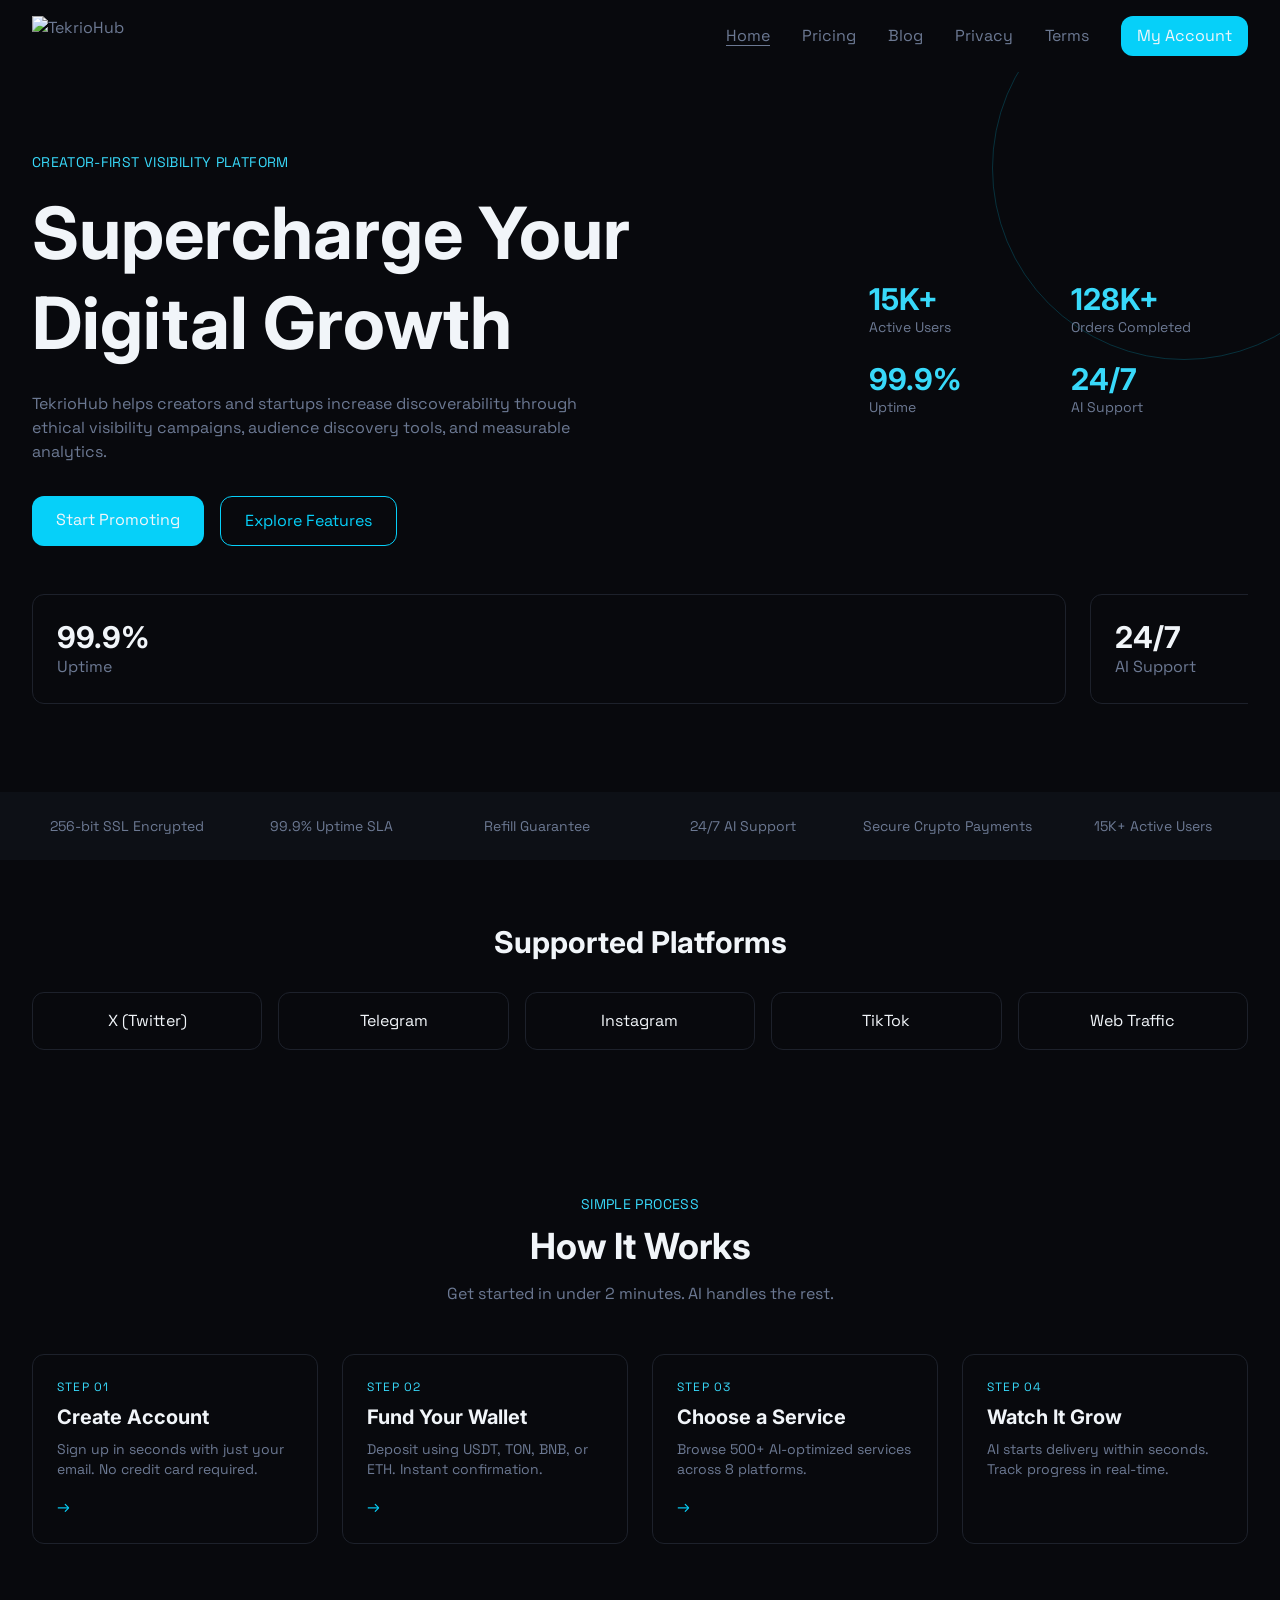
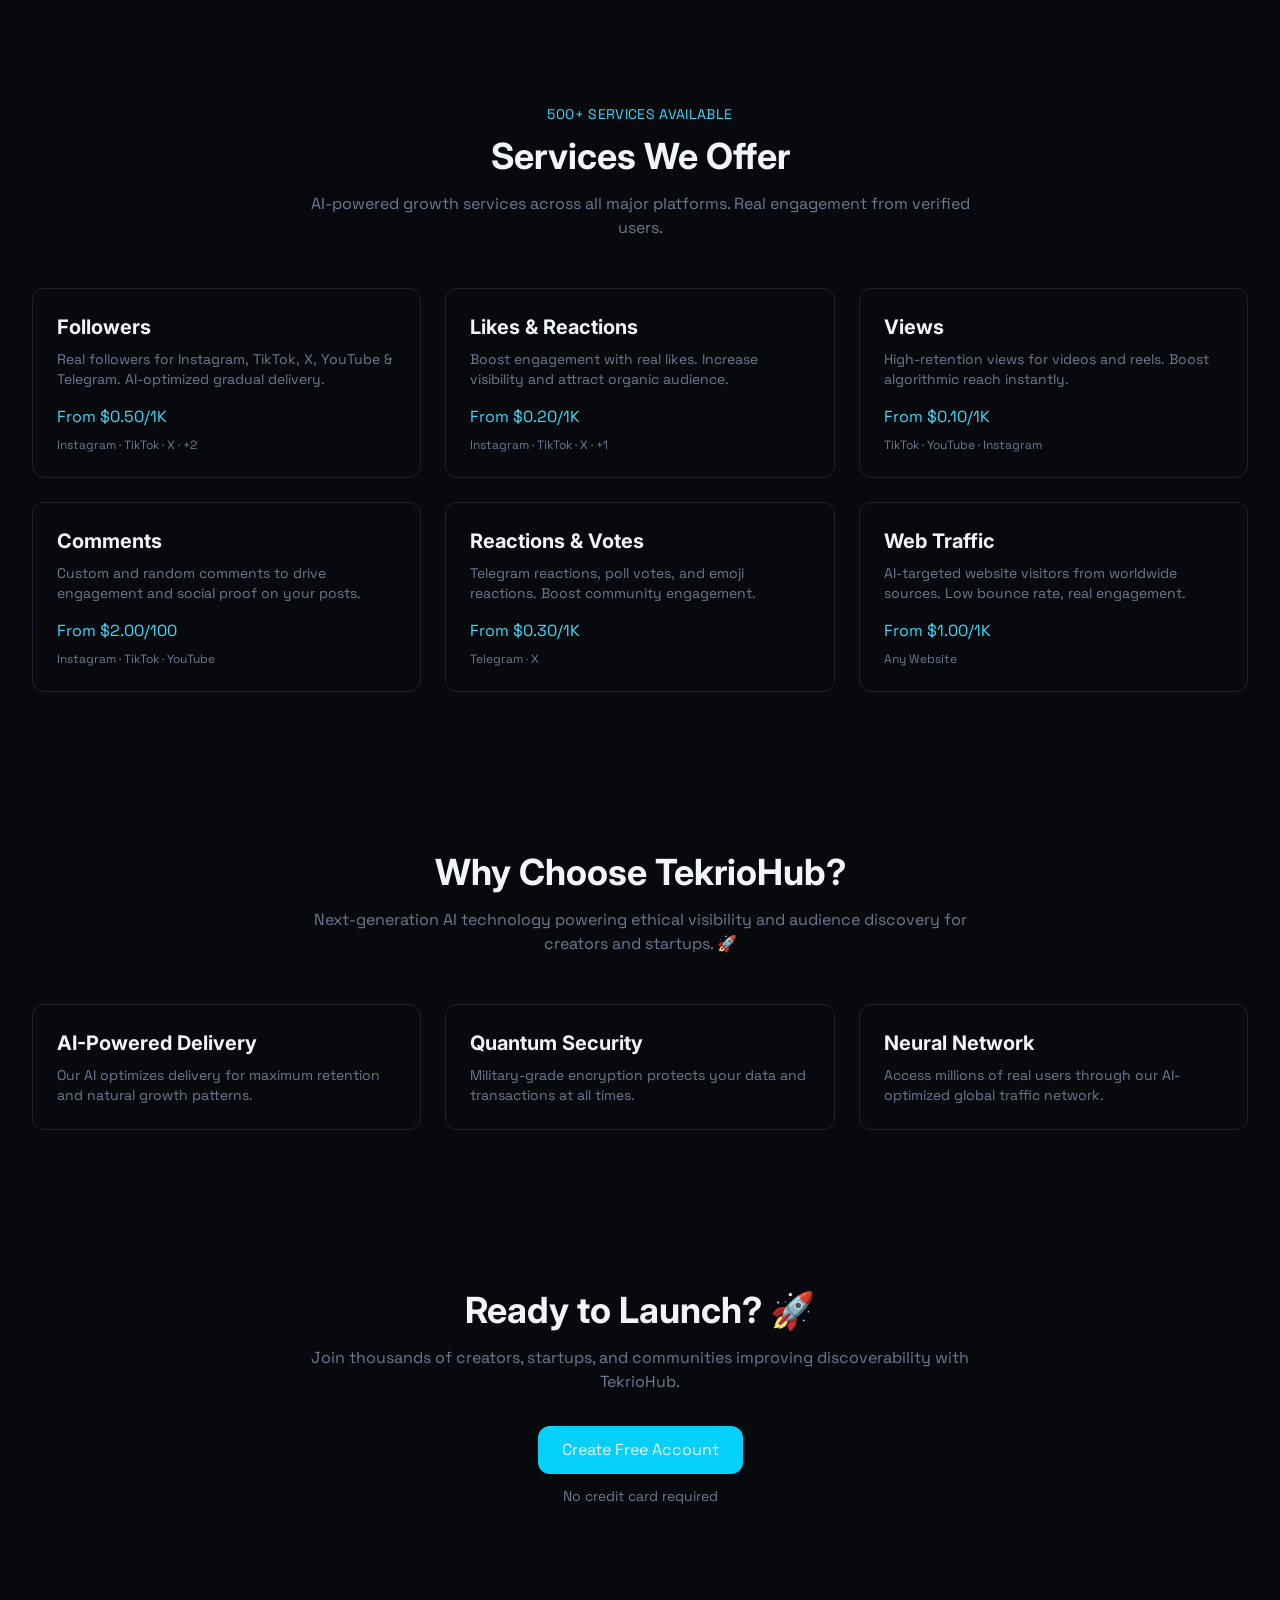
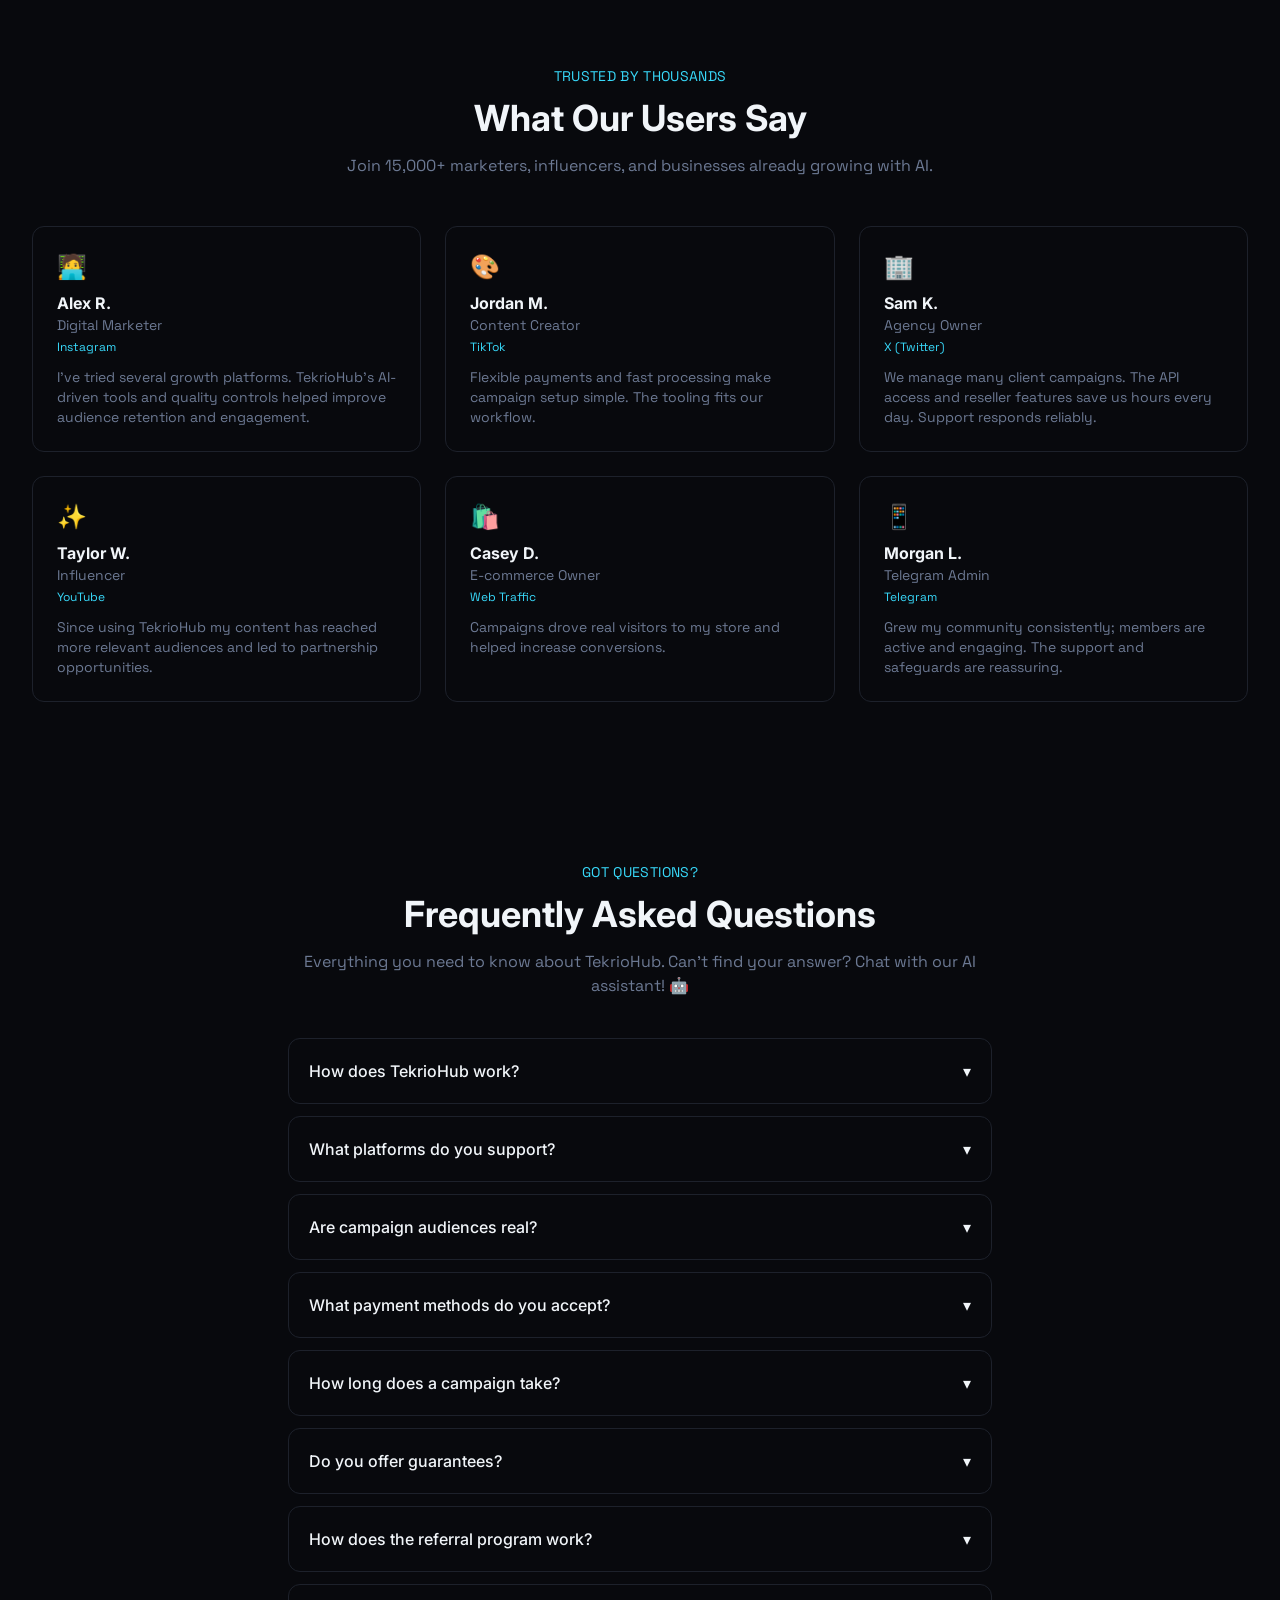
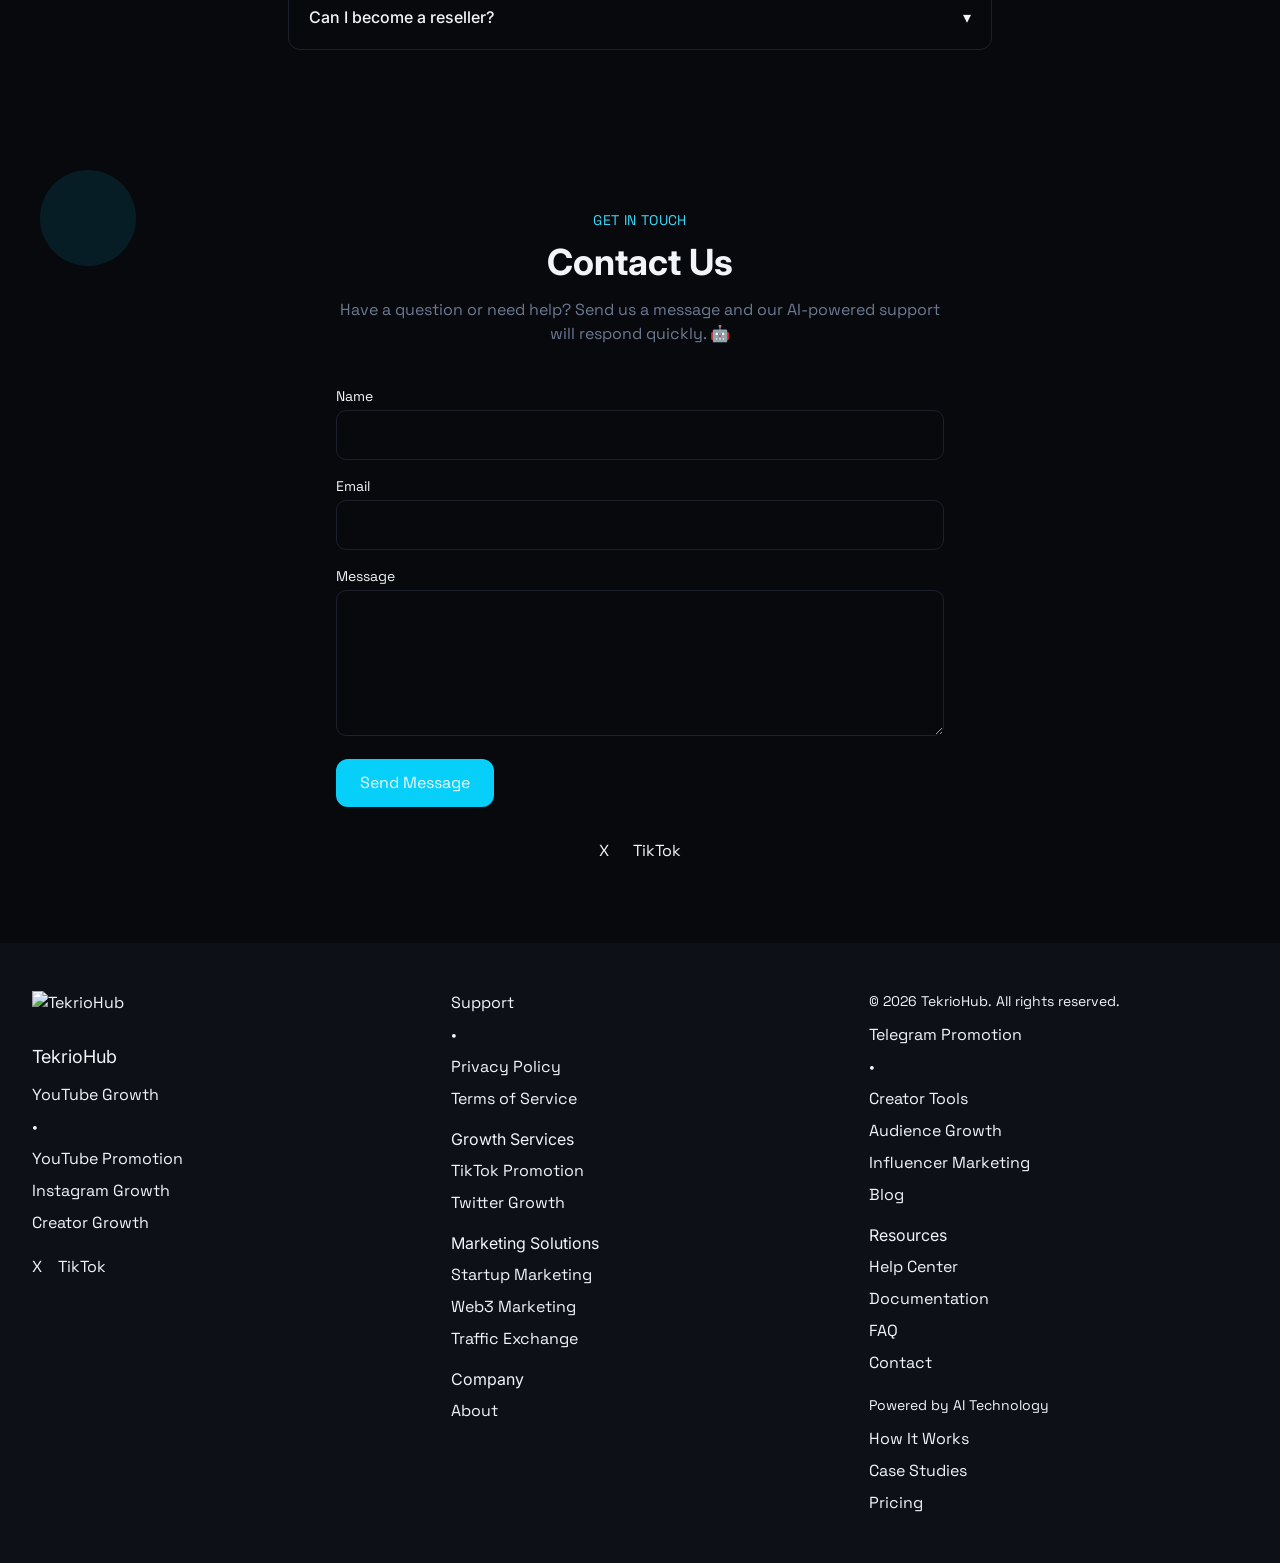
==== index.html @ 3140b38f "Update copy on / via Tibly" ====
<!DOCTYPE html><html lang="en"><head>
<meta charset="utf-8"/>
<meta name="viewport" content="width=device-width, initial-scale=1"/>
<title>TekrioHub | Digital Visibility Platform for Creators &amp; Startups</title>
<meta name="description" content="TekrioHub helps creators, startups, and communities increase visibility with ethical visibility campaigns, audience discovery tools, and actionable analytics."/>
<meta property="og:image" content="https://br-winter-boat-ajcnusyq.storage.c-3.us-east-2.aws.neon.tech/tibly-site-media/sites/421fded9-c532-4788-9be6-885346e5e071/cadd8f67a41bf68ce78d9ea12c8941b3.png"/>
<link rel="canonical" href="https://tekriohub-50c8.sites.tibly.ai/"/>
<meta property="og:type" content="website"/>
<meta property="og:url" content="https://tekriohub-50c8.sites.tibly.ai/"/>
<meta property="og:site_name" content="TekrioHub"/>
<meta property="og:title" content="TekrioHub | Digital Visibility Platform for Creators &amp; Startups"/>
<meta property="og:description" content="TekrioHub helps creators, startups, and communities increase visibility with ethical visibility campaigns, audience discovery tools, and actionable analytics."/>
<meta name="twitter:card" content="summary_large_image"/>
<script type="application/ld+json" data-tibly-business="">{"@context":"https://schema.org","@type":"LocalBusiness","name":"TekrioHub","url":"https://tekriohub-50c8.sites.tibly.ai/"}</script>
<link rel="icon" href="/favicon.svg" type="image/svg+xml"/>
<link rel="preconnect" href="https://fonts.googleapis.com"/>
<link rel="preconnect" href="https://fonts.gstatic.com" crossorigin=""/>
<link href="https://fonts.googleapis.com/css2?family=Inter:wght@300;400;600;700&amp;family=Space+Grotesk:wght@300;400;600;700&amp;display=swap" rel="stylesheet"/>
<style>details[open] > *:not(summary){animation:tibly-acc .35s ease}@keyframes tibly-acc{from{opacity:0;transform:translateY(-4px)}}</style>
<style>.tibly-ba{position:relative;overflow:hidden;--ba:50%;cursor:ew-resize;touch-action:pan-y;user-select:none;-webkit-user-select:none}.tibly-ba>img{display:block;width:100%;height:100%;object-fit:cover}.tibly-ba .tibly-ba-before{position:absolute;inset:0;clip-path:inset(0 calc(100% - var(--ba)) 0 0)}.tibly-ba .tibly-ba-before img{display:block;width:100%;height:100%;object-fit:cover}.tibly-ba::after{content:'';position:absolute;top:0;bottom:0;left:var(--ba);width:2px;margin-left:-1px;background:#fff;box-shadow:0 0 6px rgba(0,0,0,.55);pointer-events:none;z-index:1}.tibly-ba::before{content:'';position:absolute;top:50%;left:var(--ba);width:44px;height:44px;transform:translate(-50%,-50%);border-radius:9999px;background:rgba(0,0,0,.75) url("data:image/svg+xml,%3Csvg%20xmlns='http://www.w3.org/2000/svg'%20viewBox='0%200%2024%2024'%20fill='%23fff'%3E%3Cpath%20d='M9%206l-6%206%206%206zM15%206l6%206-6%206z'/%3E%3C/svg%3E") center/22px 22px no-repeat;border:2px solid #fff;box-shadow:0 2px 8px rgba(0,0,0,.4);pointer-events:none;z-index:1}.tibly-ba input[type=range]{position:absolute;inset:0;width:100%;height:100%;margin:0;opacity:0;pointer-events:none;-webkit-appearance:none;appearance:none;z-index:2}[data-lightbox]{cursor:zoom-in}.tibly-lb{position:fixed;inset:0;z-index:9999;background:rgba(0,0,0,.92);display:flex;align-items:center;justify-content:center;cursor:zoom-out;padding:24px}.tibly-lb img{max-width:100%;max-height:100%;object-fit:contain}</style>
<script>document.addEventListener('input',function(e){var t=e.target;if(!t||t.type!=='range')return;var c=t.closest&&t.closest('.tibly-ba');if(c)c.style.setProperty('--ba',t.value+'%')});document.addEventListener('pointerdown',function(e){var c=e.target.closest&&e.target.closest('.tibly-ba');if(!c||e.button>0)return;e.preventDefault();var inp=c.querySelector('input[type=range]');var set=function(x){var r=c.getBoundingClientRect();if(!r.width)return;var p=Math.max(0,Math.min(100,(x-r.left)*100/r.width));c.style.setProperty('--ba',p+'%');if(inp)inp.value=Math.round(p)};set(e.clientX);var mv=function(ev){set(ev.clientX)};var up=function(){document.removeEventListener('pointermove',mv);document.removeEventListener('pointerup',up);document.removeEventListener('pointercancel',up)};document.addEventListener('pointermove',mv);document.addEventListener('pointerup',up);document.addEventListener('pointercancel',up)});document.addEventListener('click',function(e){var im=e.target.closest&&e.target.closest('[data-lightbox]');if(!im||!(im.currentSrc||im.src))return;e.preventDefault();var o=document.createElement('div');o.className='tibly-lb';var big=document.createElement('img');big.src=im.currentSrc||im.src;big.alt=im.alt||'';o.appendChild(big);o.addEventListener('click',function(){o.remove()});document.addEventListener('keydown',function esc(ev){if(ev.key==='Escape'){o.remove();document.removeEventListener('keydown',esc)}});document.body.appendChild(o)});document.addEventListener('click',function(e){var x=e.target.closest&&e.target.closest('[data-announce-close]');if(!x)return;var b=x.closest('[data-announce]');if(b){b.style.display='none';try{sessionStorage.setItem('tibly-announce','1')}catch(_){}}});addEventListener('DOMContentLoaded',function(){try{if(sessionStorage.getItem('tibly-announce')==='1'){var b=document.querySelector('[data-announce]');if(b)b.style.display='none'}}catch(_){}if('IntersectionObserver' in window&&!matchMedia('(prefers-reduced-motion:reduce)').matches){var els=document.querySelectorAll('[data-count]');if(els.length){var io=new IntersectionObserver(function(es){es.forEach(function(en){if(!en.isIntersecting)return;io.unobserve(en.target);var el=en.target,s=el.textContent||'',m=s.match(/[\d,]*\d(?:\.\d+)?/);if(!m)return;var raw=m[0],num=parseFloat(raw.replace(/,/g,''));if(!isFinite(num))return;var pre=s.slice(0,m.index),post=s.slice(m.index+raw.length),grp=raw.indexOf(',')>=0,dec=(raw.split('.')[1]||'').length,t0=performance.now();requestAnimationFrame(function tick(now){var p=Math.min((now-t0)/1400,1);p=1-Math.pow(1-p,3);var v=(num*p).toFixed(dec);if(grp)v=Number(v).toLocaleString('en-US',{minimumFractionDigits:dec});el.textContent=pre+v+post;if(p<1)requestAnimationFrame(tick)})})},{rootMargin:'0px 0px -10% 0px'});els.forEach(function(el){io.observe(el)})}}var badge=document.querySelector('[data-tibly-open]');if(badge){var src=document.querySelector('[data-tibly-field="hours"]');var txt=(src&&src.textContent||'').toLowerCase();var days=['sun','mon','tue','wed','thu','fri','sat'];var toMin=function(h,mm,ap){h=+h;mm=+(mm||0);if(ap==='pm'&&h!==12)h+=12;if(ap==='am'&&h===12)h=0;return h*60+mm};var spans=[];var re=/(sun|mon|tue|wed|thu|fri|sat|daily|every ?day)[a-z]*\s*(?:[-\u2013\u2014]\s*(sun|mon|tue|wed|thu|fri|sat)[a-z]*)?\s*:?\s*(\d{1,2})(?::(\d{2}))?\s*(am|pm)?\s*[-\u2013\u2014]\s*(\d{1,2})(?::(\d{2}))?\s*(am|pm)?/g,mm;while((mm=re.exec(txt))){var d1=mm[1].slice(0,3),d2=mm[2],ap1=mm[5]||(mm[8]==='pm'&&+mm[3]<=+mm[6]?'am':mm[8]),o=toMin(mm[3],mm[4],ap1),c=toMin(mm[6],mm[7],mm[8]);var from=d1==='dai'||d1==='eve'?0:days.indexOf(d1),to=d2?days.indexOf(d2.slice(0,3)):(d1==='dai'||d1==='eve'?6:from);if(from<0)continue;for(var d=from;;d=(d+1)%7){spans.push([d,o,c]);if(d===to)break}}if(spans.length){var now=new Date(),cur=now.getDay(),min=now.getHours()*60+now.getMinutes();var open=spans.some(function(s){return s[0]===cur&&min>=s[1]&&min<s[2]});badge.textContent=open?(badge.getAttribute('data-open-text')||'Open now'):(badge.getAttribute('data-closed-text')||'Closed now');badge.setAttribute('data-state',open?'open':'closed');badge.hidden=false}}});</script>
<style>header a[aria-current="page"]:not(:has(img,svg)){text-decoration:underline;text-underline-offset:4px;text-decoration-thickness:1px}</style>
<style>#nav-open~[class*="peer-checked:"][class*="fixed"]{min-height:100vh;min-height:100dvh}@media (prefers-reduced-motion:no-preference){label[for="nav-open"] span{transition:transform .3s ease,opacity .2s ease}header:has(#nav-open:checked) label[for="nav-open"]:not([aria-label="Close" i]) span:not(:has(span)):nth-of-type(1){transform:translateY(8px) rotate(45deg)}header:has(#nav-open:checked) label[for="nav-open"]:not([aria-label="Close" i]) span:not(:has(span)):nth-of-type(2){opacity:0}header:has(#nav-open:checked) label[for="nav-open"]:not([aria-label="Close" i]) span:not(:has(span)):nth-of-type(3){transform:translateY(-8px) rotate(-45deg)}#nav-open:checked~[class*="peer-checked:"]{animation:tibly-nav-in .25s ease}#nav-open:checked~[class*="peer-checked:"] label[for="nav-open"]{display:inline-block;animation:tibly-x-in .35s ease}@keyframes tibly-nav-in{from{opacity:0;transform:translateY(10px)}}@keyframes tibly-x-in{from{opacity:0;transform:rotate(-90deg) scale(.6)}}}</style>
<link rel="stylesheet" href="/styles.css?v=0b97b1a1"/>
</head>
<body>
<!-- block:header -->
<header class="bg-[#08090d] text-[#6c7993] font-body">
  <div class="mx-auto max-w-7xl px-4 sm:px-6 lg:px-8">
    <input type="checkbox" id="nav-open" class="peer sr-only"/>
    <div class="flex items-center justify-between py-4">
      <a aria-current="page" class="shrink-0" href="/">
        <img src="https://br-winter-boat-ajcnusyq.storage.c-3.us-east-2.aws.neon.tech/tibly-site-media/sites/421fded9-c532-4788-9be6-885346e5e071/7f662dbefc5cf13996095ab83c02dd96.png" alt="TekrioHub" class="h-[40px] w-auto"/>
      </a>
      <nav class="hidden md:flex items-center gap-8 font-normal">
        <a aria-current="page" class="hover:text-[#06d0f9] transition duration-200" href="/">Home</a>
        <a class="hover:text-[#06d0f9] transition duration-200" href="/pricing">Pricing</a>
        <a class="hover:text-[#06d0f9] transition duration-200" href="/blog">Blog</a>
        <a class="hover:text-[#06d0f9] transition duration-200" href="/privacy">Privacy</a>
        <a class="hover:text-[#06d0f9] transition duration-200" href="/terms">Terms</a>
        <a class="bg-[#06d0f9] text-[#f1f5f9] rounded-[12px] px-4 py-2 font-normal hover:-translate-y-0.5 hover:shadow-lg transition duration-200" href="/account">My Account</a>
      </nav>
      <label for="nav-open" class="md:hidden cursor-pointer" aria-label="Menu">
        <span class="block h-0.5 w-6 bg-current mb-1.5"></span>
        <span class="block h-0.5 w-6 bg-current mb-1.5"></span>
        <span class="block h-0.5 w-6 bg-current"></span>
      </label>
    </div>
    <div class="hidden peer-checked:flex md:hidden fixed inset-0 z-50 flex-col bg-[#08090d] text-[#6c7993]">
      <div class="flex items-center justify-between px-4 py-4">
        <a aria-current="page" class="shrink-0" href="/">
          <img src="https://br-winter-boat-ajcnusyq.storage.c-3.us-east-2.aws.neon.tech/tibly-site-media/sites/421fded9-c532-4788-9be6-885346e5e071/7f662dbefc5cf13996095ab83c02dd96.png" alt="TekrioHub" class="h-[40px] w-auto"/>
        </a>
        <label for="nav-open" aria-label="Close" class="cursor-pointer">
          <svg xmlns="http://www.w3.org/2000/svg" fill="none" viewBox="0 0 24 24" stroke="currentColor" stroke-width="2" class="h-7 w-7"><path stroke-linecap="round" stroke-linejoin="round" d="M6 18L18 6M6 6l12 12"></path></svg>
        </label>
      </div>
      <nav class="flex-1 flex flex-col gap-6 px-6 pt-8 font-normal text-3xl">
        <a aria-current="page" class="hover:text-[#06d0f9] transition duration-200" href="/">Home</a>
        <a class="hover:text-[#06d0f9] transition duration-200" href="/pricing">Pricing</a>
        <a class="hover:text-[#06d0f9] transition duration-200" href="/blog">Blog</a>
        <a class="hover:text-[#06d0f9] transition duration-200" href="/privacy">Privacy</a>
        <a class="hover:text-[#06d0f9] transition duration-200" href="/terms">Terms</a>
      </nav>
      <div class="px-6 pb-10">
        <a class="block text-center bg-[#06d0f9] text-[#f1f5f9] rounded-[12px] px-5 py-3 text-lg hover:-translate-y-0.5 hover:shadow-lg transition duration-200" href="/account">My Account</a>
      </div>
    </div>
  </div>
</header>
<!-- /block:header -->
<!-- block:hero -->
<section class="bg-surface text-[#f1f5f9] font-body relative overflow-hidden" data-block="hero">
  <div class="absolute -top-24 -right-24 h-96 w-96 rounded-full border border-brand-500/20 animate-spin-slow" aria-hidden="true"></div>
  <div class="relative z-10 mx-auto max-w-7xl px-4 sm:px-6 lg:px-8 py-20">
    <div class="grid lg:grid-cols-3 gap-10 items-center">
      <div class="lg:col-span-2">
        <p class="text-brand-400 tracking-wide uppercase text-sm">Creator-first Visibility Platform</p>
        <h1 class="font-display text-5xl md:text-[72px] leading-tight font-bold mt-4">Supercharge Your<br/>Digital Growth</h1>
        <p class="mt-6 text-ink max-w-xl">TekrioHub helps creators and startups increase discoverability through ethical visibility campaigns, audience discovery tools, and measurable analytics.</p>
        <div class="mt-8 flex flex-wrap gap-4">
          <a class="bg-[#06d0f9] text-[#f1f5f9] rounded-[12px] px-6 py-3 hover:-translate-y-0.5 hover:shadow-lg transition duration-200" href="/account">Start Promoting</a>
          <a class="border border-[#06d0f9] text-[#06d0f9] bg-transparent rounded-[12px] px-6 py-3 hover:-translate-y-0.5 hover:shadow-lg transition duration-200" href="/pricing">Explore Features</a>
        </div>
      </div>
      <div class="grid grid-cols-4 lg:grid-cols-2 gap-6">
        <div><p class="font-display text-3xl font-bold text-brand-400">15K+</p><p class="text-ink text-sm">Active Users</p></div>
        <div><p class="font-display text-3xl font-bold text-brand-400">128K+</p><p class="text-ink text-sm">Orders Completed</p></div>
        <div><p class="font-display text-3xl font-bold text-brand-400">99.9%</p><p class="text-ink text-sm">Uptime</p></div>
        <div><p class="font-display text-3xl font-bold text-brand-400">24/7</p><p class="text-ink text-sm">AI Support</p></div>
      </div>
    </div>
    <div class="mt-12 flex overflow-x-auto snap-x snap-mandatory gap-6 pb-2">
      <div class="shrink-0 snap-start basis-[85%] rounded-[12px] border border-[#1d212b] p-6"><p class="font-display text-3xl font-bold">99.9%</p><p class="text-ink">Uptime</p></div>
      <div class="shrink-0 snap-start basis-[85%] rounded-[12px] border border-[#1d212b] p-6"><p class="font-display text-3xl font-bold">24/7</p><p class="text-ink">AI Support</p></div>
    </div>
  </div>
</section>
<!-- /block:hero -->
<!-- block:trust -->
<section class="bg-[#0d1016] text-ink font-body" data-block="trust">
  <div class="mx-auto max-w-7xl px-4 sm:px-6 lg:px-8 py-6 grid grid-cols-2 md:grid-cols-6 gap-4 text-sm font-normal text-center">
    <p>256-bit SSL Encrypted</p>
    <p>99.9% Uptime SLA</p>
    <p>Refill Guarantee</p>
    <p>24/7 AI Support</p>
    <p>Secure Crypto Payments</p>
    <p>15K+ Active Users</p>
  </div>
</section>
<!-- /block:trust -->
<!-- block:platforms -->
<section class="bg-surface text-[#f1f5f9] font-body" data-block="platforms">
  <div class="mx-auto max-w-7xl px-4 sm:px-6 lg:px-8 py-16 text-center">
    <h2 class="font-display text-3xl font-bold">Supported Platforms</h2>
    <div class="mt-8 grid grid-cols-2 md:grid-cols-5 gap-4">
      <div class="rounded-[12px] border border-[#1d212b] py-4">X (Twitter)</div>
      <div class="rounded-[12px] border border-[#1d212b] py-4">Telegram</div>
      <div class="rounded-[12px] border border-[#1d212b] py-4">Instagram</div>
      <div class="rounded-[12px] border border-[#1d212b] py-4">TikTok</div>
      <div class="rounded-[12px] border border-[#1d212b] py-4">Web Traffic</div>
    </div>
  </div>
</section>
<!-- /block:platforms -->
<!-- block:how-it-works -->
<section class="bg-surface text-[#f1f5f9] font-body" data-block="how-it-works">
  <div class="mx-auto max-w-7xl px-4 sm:px-6 lg:px-8 py-20 text-center">
    <p class="text-brand-400 text-sm uppercase tracking-wide">Simple Process</p>
    <h2 class="font-display text-4xl font-bold mt-3">How It Works</h2>
    <p class="mt-4 text-ink">Get started in under 2 minutes. AI handles the rest.</p>
    <div class="mt-12 grid md:grid-cols-4 gap-6 text-left">
      <div class="rounded-[12px] border border-[#1d212b] p-6">
        <p class="text-brand-400 text-xs tracking-widest">STEP 01</p>
        <h3 class="font-display text-xl font-bold mt-2">Create Account</h3>
        <p class="text-ink mt-2 text-sm">Sign up in seconds with just your email. No credit card required.</p>
        <p class="text-brand-500 mt-4" aria-hidden="true">→</p>
      </div>
      <div class="rounded-[12px] border border-[#1d212b] p-6">
        <p class="text-brand-400 text-xs tracking-widest">STEP 02</p>
        <h3 class="font-display text-xl font-bold mt-2">Fund Your Wallet</h3>
        <p class="text-ink mt-2 text-sm">Deposit using USDT, TON, BNB, or ETH. Instant confirmation.</p>
        <p class="text-brand-500 mt-4" aria-hidden="true">→</p>
      </div>
      <div class="rounded-[12px] border border-[#1d212b] p-6">
        <p class="text-brand-400 text-xs tracking-widest">STEP 03</p>
        <h3 class="font-display text-xl font-bold mt-2">Choose a Service</h3>
        <p class="text-ink mt-2 text-sm">Browse 500+ AI-optimized services across 8 platforms.</p>
        <p class="text-brand-500 mt-4" aria-hidden="true">→</p>
      </div>
      <div class="rounded-[12px] border border-[#1d212b] p-6">
        <p class="text-brand-400 text-xs tracking-widest">STEP 04</p>
        <h3 class="font-display text-xl font-bold mt-2">Watch It Grow</h3>
        <p class="text-ink mt-2 text-sm">AI starts delivery within seconds. Track progress in real-time.</p>
      </div>
    </div>
  </div>
</section>
<!-- /block:how-it-works -->
<!-- block:services -->
<section class="bg-surface text-[#f1f5f9] font-body" data-block="services">
  <div class="mx-auto max-w-7xl px-4 sm:px-6 lg:px-8 py-20 text-center">
    <p class="text-brand-400 text-sm uppercase tracking-wide">500+ Services Available</p>
    <h2 class="font-display text-4xl font-bold mt-3">Services We Offer</h2>
    <p class="mt-4 text-ink max-w-2xl mx-auto">AI-powered growth services across all major platforms. Real engagement from verified users.</p>
    <div class="mt-12 grid md:grid-cols-3 gap-6 text-left">
      <div class="rounded-[12px] border border-[#1d212b] p-6">
        <h3 class="font-display text-xl font-bold">Followers</h3>
        <p class="text-ink mt-2 text-sm">Real followers for Instagram, TikTok, X, YouTube &amp; Telegram. AI-optimized gradual delivery.</p>
        <p class="text-brand-400 mt-4">From $0.50/1K</p>
        <p class="text-ink text-xs mt-2">Instagram · TikTok · X · +2</p>
      </div>
      <div class="rounded-[12px] border border-[#1d212b] p-6">
        <h3 class="font-display text-xl font-bold">Likes &amp; Reactions</h3>
        <p class="text-ink mt-2 text-sm">Boost engagement with real likes. Increase visibility and attract organic audience.</p>
        <p class="text-brand-400 mt-4">From $0.20/1K</p>
        <p class="text-ink text-xs mt-2">Instagram · TikTok · X · +1</p>
      </div>
      <div class="rounded-[12px] border border-[#1d212b] p-6">
        <h3 class="font-display text-xl font-bold">Views</h3>
        <p class="text-ink mt-2 text-sm">High-retention views for videos and reels. Boost algorithmic reach instantly.</p>
        <p class="text-brand-400 mt-4">From $0.10/1K</p>
        <p class="text-ink text-xs mt-2">TikTok · YouTube · Instagram</p>
      </div>
      <div class="rounded-[12px] border border-[#1d212b] p-6">
        <h3 class="font-display text-xl font-bold">Comments</h3>
        <p class="text-ink mt-2 text-sm">Custom and random comments to drive engagement and social proof on your posts.</p>
        <p class="text-brand-400 mt-4">From $2.00/100</p>
        <p class="text-ink text-xs mt-2">Instagram · TikTok · YouTube</p>
      </div>
      <div class="rounded-[12px] border border-[#1d212b] p-6">
        <h3 class="font-display text-xl font-bold">Reactions &amp; Votes</h3>
        <p class="text-ink mt-2 text-sm">Telegram reactions, poll votes, and emoji reactions. Boost community engagement.</p>
        <p class="text-brand-400 mt-4">From $0.30/1K</p>
        <p class="text-ink text-xs mt-2">Telegram · X</p>
      </div>
      <div class="rounded-[12px] border border-[#1d212b] p-6">
        <h3 class="font-display text-xl font-bold">Web Traffic</h3>
        <p class="text-ink mt-2 text-sm">AI-targeted website visitors from worldwide sources. Low bounce rate, real engagement.</p>
        <p class="text-brand-400 mt-4">From $1.00/1K</p>
        <p class="text-ink text-xs mt-2">Any Website</p>
      </div>
    </div>
  </div>
</section>
<!-- /block:services -->
<!-- block:why -->
<section class="bg-surface text-[#f1f5f9] font-body" data-block="why">
  <div class="mx-auto max-w-7xl px-4 sm:px-6 lg:px-8 py-20 text-center">
    <h2 class="font-display text-4xl font-bold">Why Choose <span data-tibly-field="business-name">TekrioHub</span>?</h2>
    <p class="mt-4 text-ink max-w-2xl mx-auto">Next-generation AI technology powering ethical visibility and audience discovery for creators and startups. 🚀</p>
    <div class="mt-12 grid md:grid-cols-3 gap-6 text-left">
      <div class="rounded-[12px] border border-[#1d212b] p-6">
        <h3 class="font-display text-xl font-bold">AI-Powered Delivery</h3>
        <p class="text-ink mt-2 text-sm">Our AI optimizes delivery for maximum retention and natural growth patterns.</p>
      </div>
      <div class="rounded-[12px] border border-[#1d212b] p-6">
        <h3 class="font-display text-xl font-bold">Quantum Security</h3>
        <p class="text-ink mt-2 text-sm">Military-grade encryption protects your data and transactions at all times.</p>
      </div>
      <div class="rounded-[12px] border border-[#1d212b] p-6">
        <h3 class="font-display text-xl font-bold">Neural Network</h3>
        <p class="text-ink mt-2 text-sm">Access millions of real users through our AI-optimized global traffic network.</p>
      </div>
    </div>
  </div>
</section>
<!-- /block:why -->
<!-- block:launch -->
<section class="bg-surface text-[#f1f5f9] font-body" data-block="launch">
  <div class="mx-auto max-w-3xl px-4 sm:px-6 lg:px-8 py-20 text-center">
    <h2 class="font-display text-4xl font-bold">Ready to Launch? 🚀</h2>
    <p class="mt-4 text-ink">Join thousands of creators, startups, and communities improving discoverability with TekrioHub.</p>
    <a class="inline-block mt-8 bg-[#06d0f9] text-[#f1f5f9] rounded-[12px] px-6 py-3 hover:-translate-y-0.5 hover:shadow-lg transition duration-200" href="/account">Create Free Account</a>
    <p class="mt-3 text-ink text-sm">No credit card required</p>
  </div>
</section>
<!-- /block:launch -->
<!-- block:testimonials -->
<section class="bg-surface text-[#f1f5f9] font-body" data-block="testimonials">
  <div class="mx-auto max-w-7xl px-4 sm:px-6 lg:px-8 py-20 text-center">
    <p class="text-brand-400 text-sm uppercase tracking-wide">Trusted by Thousands</p>
    <h2 class="font-display text-4xl font-bold mt-3">What Our Users Say</h2>
    <p class="mt-4 text-ink">Join 15,000+ marketers, influencers, and businesses already growing with AI.</p>
    <div class="mt-12 grid md:grid-cols-3 gap-6 text-left">
      <div class="rounded-[12px] border border-[#1d212b] p-6">
        <p class="text-2xl">🧑‍💻</p>
        <p class="font-display font-bold mt-2">Alex R.</p>
        <p class="text-ink text-sm">Digital Marketer</p>
        <p class="text-brand-400 text-xs mt-1">Instagram</p>
        <p class="text-ink mt-3 text-sm">I&#39;ve tried several growth platforms. TekrioHub&#39;s AI-driven tools and quality controls helped improve audience retention and engagement.</p>
      </div>
      <div class="rounded-[12px] border border-[#1d212b] p-6">
        <p class="text-2xl">🎨</p>
        <p class="font-display font-bold mt-2">Jordan M.</p>
        <p class="text-ink text-sm">Content Creator</p>
        <p class="text-brand-400 text-xs mt-1">TikTok</p>
        <p class="text-ink mt-3 text-sm">Flexible payments and fast processing make campaign setup simple. The tooling fits our workflow.</p>
      </div>
      <div class="rounded-[12px] border border-[#1d212b] p-6">
        <p class="text-2xl">🏢</p>
        <p class="font-display font-bold mt-2">Sam K.</p>
        <p class="text-ink text-sm">Agency Owner</p>
        <p class="text-brand-400 text-xs mt-1">X (Twitter)</p>
        <p class="text-ink mt-3 text-sm">We manage many client campaigns. The API access and reseller features save us hours every day. Support responds reliably.</p>
      </div>
      <div class="rounded-[12px] border border-[#1d212b] p-6">
        <p class="text-2xl">✨</p>
        <p class="font-display font-bold mt-2">Taylor W.</p>
        <p class="text-ink text-sm">Influencer</p>
        <p class="text-brand-400 text-xs mt-1">YouTube</p>
        <p class="text-ink mt-3 text-sm">Since using TekrioHub my content has reached more relevant audiences and led to partnership opportunities.</p>
      </div>
      <div class="rounded-[12px] border border-[#1d212b] p-6">
        <p class="text-2xl">🛍️</p>
        <p class="font-display font-bold mt-2">Casey D.</p>
        <p class="text-ink text-sm">E-commerce Owner</p>
        <p class="text-brand-400 text-xs mt-1">Web Traffic</p>
        <p class="text-ink mt-3 text-sm">Campaigns drove real visitors to my store and helped increase conversions.</p>
      </div>
      <div class="rounded-[12px] border border-[#1d212b] p-6">
        <p class="text-2xl">📱</p>
        <p class="font-display font-bold mt-2">Morgan L.</p>
        <p class="text-ink text-sm">Telegram Admin</p>
        <p class="text-brand-400 text-xs mt-1">Telegram</p>
        <p class="text-ink mt-3 text-sm">Grew my community consistently; members are active and engaging. The support and safeguards are reassuring.</p>
      </div>
    </div>
  </div>
</section>
<!-- /block:testimonials -->
<!-- block:faq -->
<section class="bg-surface text-[#f1f5f9] font-body" data-block="faq">
  <div class="mx-auto max-w-3xl px-4 sm:px-6 lg:px-8 py-20">
    <div class="text-center">
      <p class="text-brand-400 text-sm uppercase tracking-wide">Got Questions?</p>
      <h2 class="font-display text-4xl font-bold mt-3">Frequently Asked Questions</h2>
      <p class="mt-4 text-ink">Everything you need to know about TekrioHub. Can&#39;t find your answer? Chat with our AI assistant! 🤖</p>
    </div>
    <div class="mt-10 space-y-3">
      <details class="group rounded-[12px] border border-[#1d212b] p-5">
        <summary class="cursor-pointer list-none flex justify-between items-center font-display font-medium">How does TekrioHub work?<span class="transition-transform group-open:rotate-180">▾</span></summary>
        <p class="mt-3 text-ink text-sm">Create an account, fund your wallet, choose a service, and our AI starts the campaign within seconds.</p>
      </details>
      <details class="group rounded-[12px] border border-[#1d212b] p-5">
        <summary class="cursor-pointer list-none flex justify-between items-center font-display font-medium">What platforms do you support?<span class="transition-transform group-open:rotate-180">▾</span></summary>
        <p class="mt-3 text-ink text-sm">X (Twitter), Telegram, Instagram, TikTok, YouTube, and web traffic for any website.</p>
      </details>
      <details class="group rounded-[12px] border border-[#1d212b] p-5">
        <summary class="cursor-pointer list-none flex justify-between items-center font-display font-medium">Are campaign audiences real?<span class="transition-transform group-open:rotate-180">▾</span></summary>
        <p class="mt-3 text-ink text-sm">Yes. Campaigns reach real users through our discovery network, with gradual delivery and quality checks.</p>
      </details>
      <details class="group rounded-[12px] border border-[#1d212b] p-5">
        <summary class="cursor-pointer list-none flex justify-between items-center font-display font-medium">What payment methods do you accept?<span class="transition-transform group-open:rotate-180">▾</span></summary>
        <p class="mt-3 text-ink text-sm">USDT, TON, BNB, and ETH, with instant confirmation.</p>
      </details>
      <details class="group rounded-[12px] border border-[#1d212b] p-5">
        <summary class="cursor-pointer list-none flex justify-between items-center font-display font-medium">How long does a campaign take?<span class="transition-transform group-open:rotate-180">▾</span></summary>
        <p class="mt-3 text-ink text-sm">Delivery starts within seconds. Completion time depends on the service and volume you order.</p>
      </details>
      <details class="group rounded-[12px] border border-[#1d212b] p-5">
        <summary class="cursor-pointer list-none flex justify-between items-center font-display font-medium">Do you offer guarantees?<span class="transition-transform group-open:rotate-180">▾</span></summary>
        <p class="mt-3 text-ink text-sm">Eligible services include a refill guarantee, backed by a 99.9% uptime SLA.</p>
      </details>
      <details class="group rounded-[12px] border border-[#1d212b] p-5">
        <summary class="cursor-pointer list-none flex justify-between items-center font-display font-medium">How does the referral program work?<span class="transition-transform group-open:rotate-180">▾</span></summary>
        <p class="mt-3 text-ink text-sm">Share your referral link from your account and earn credit when the people you invite fund their wallet.</p>
      </details>
      <details class="group rounded-[12px] border border-[#1d212b] p-5">
        <summary class="cursor-pointer list-none flex justify-between items-center font-display font-medium">Can I become a reseller?<span class="transition-transform group-open:rotate-180">▾</span></summary>
        <p class="mt-3 text-ink text-sm">Yes. Agencies can use our API access and reseller features to manage client campaigns at scale.</p>
      </details>
    </div>
  </div>
</section>
<!-- /block:faq -->
<!-- block:contact -->
<section class="bg-surface text-[#f1f5f9] font-body relative overflow-hidden" data-block="contact">
  <div class="absolute top-10 left-10 h-24 w-24 rounded-full bg-brand-500/10 animate-float" aria-hidden="true"></div>
  <div class="relative z-10 mx-auto max-w-2xl px-4 sm:px-6 lg:px-8 py-20 text-center">
    <p class="text-brand-400 text-sm uppercase tracking-wide">Get In Touch</p>
    <h2 class="font-display text-4xl font-bold mt-3">Contact Us</h2>
    <p class="mt-4 text-ink">Have a question or need help? Send us a message and our AI-powered support will respond quickly. 🤖</p>
    <form method="POST" action="https://api.tibly.ai/api/public/site-forms" class="mt-10 space-y-4 text-left">
      <input type="hidden" name="_page" value="/"/>
      <input type="text" name="_gotcha" class="hidden" tabindex="-1" autocomplete="off" aria-hidden="true"/>
      <div>
        <label class="block text-sm mb-1" for="name">Name</label>
        <input id="name" name="name" type="text" class="w-full bg-[#08090d] text-[#f1f5f9] border border-[#1d212b] rounded-[10px] px-4 py-3 hover:border-[#06d0f9] focus:border-[#06d0f9] focus:outline-none transition-colors"/>
      </div>
      <div>
        <label class="block text-sm mb-1" for="email">Email</label>
        <input id="email" name="email" type="email" class="w-full bg-[#08090d] text-[#f1f5f9] border border-[#1d212b] rounded-[10px] px-4 py-3 hover:border-[#06d0f9] focus:border-[#06d0f9] focus:outline-none transition-colors"/>
      </div>
      <div>
        <label class="block text-sm mb-1" for="message">Message</label>
        <textarea id="message" name="message" rows="5" class="w-full bg-[#08090d] text-[#f1f5f9] border border-[#1d212b] rounded-[10px] px-4 py-3 hover:border-[#06d0f9] focus:border-[#06d0f9] focus:outline-none transition-colors"></textarea>
      </div>
      <button type="submit" class="bg-[#06d0f9] text-[#f1f5f9] rounded-[12px] px-6 py-3 hover:-translate-y-0.5 hover:shadow-lg transition duration-200">Send Message</button>
    </form>
    <div data-tibly-field="links" class="mt-8 flex justify-center gap-6"><a href="https://x.com/tekriohub" class="hover:opacity-80 transition duration-200">X</a><a href="https://www.tiktok.com/@tekriohub" class="hover:opacity-80 transition duration-200">TikTok</a></div>
  </div>
</section>
<!-- /block:contact -->
<!-- block:footer -->
<footer class="bg-[#0d1016] text-[#f1f5f9] font-body">
  <div class="mx-auto max-w-7xl px-4 sm:px-6 lg:px-8 py-12 grid grid-cols-1 md:grid-cols-3 gap-10">
    <div class="space-y-3">
      <img src="https://br-winter-boat-ajcnusyq.storage.c-3.us-east-2.aws.neon.tech/tibly-site-media/sites/421fded9-c532-4788-9be6-885346e5e071/7f662dbefc5cf13996095ab83c02dd96.png" alt="TekrioHub" class="h-[40px] w-auto"/>
      <p class="font-display text-lg" data-tibly-field="business-name">TekrioHub</p>
      <ul class="space-y-2">
        <li><a class="hover:text-[#06d0f9] transition duration-200" href="/youtube-growth">YouTube Growth</a></li>
        <li aria-hidden="true">•</li>
        <li><a class="hover:text-[#06d0f9] transition duration-200" href="/youtube-promotion">YouTube Promotion</a></li>
        <li><a class="hover:text-[#06d0f9] transition duration-200" href="/instagram-growth">Instagram Growth</a></li>
        <li><a class="hover:text-[#06d0f9] transition duration-200" href="/creator-growth">Creator Growth</a></li>
      </ul>
      <div data-tibly-field="links" class="flex gap-4 pt-2"><a href="https://x.com/tekriohub" class="hover:text-[#06d0f9] transition duration-200">X</a><a href="https://www.tiktok.com/@tekriohub" class="hover:text-[#06d0f9] transition duration-200">TikTok</a></div>
    </div>
    <div class="space-y-3">
      
      <ul class="space-y-2">
        <li><a class="hover:text-[#06d0f9] transition duration-200" href="/support">Support</a></li>
        <li aria-hidden="true">•</li>
        <li><a class="hover:text-[#06d0f9] transition duration-200" href="/privacy">Privacy Policy</a></li>
        <li><a class="hover:text-[#06d0f9] transition duration-200" href="/terms">Terms of Service</a></li>
        <li class="font-display pt-2">Growth Services</li>
        <li><a class="hover:text-[#06d0f9] transition duration-200" href="/tiktok-promotion">TikTok Promotion</a></li>
        <li><a class="hover:text-[#06d0f9] transition duration-200" href="/twitter-growth">Twitter Growth</a></li>
        <li class="font-display pt-2">Marketing Solutions</li>
        <li><a class="hover:text-[#06d0f9] transition duration-200" href="/startup-marketing">Startup Marketing</a></li>
        <li><a class="hover:text-[#06d0f9] transition duration-200" href="/web3-marketing">Web3 Marketing</a></li>
        <li><a class="hover:text-[#06d0f9] transition duration-200" href="/traffic-exchange">Traffic Exchange</a></li>
        <li class="font-display pt-2">Company</li>
        <li><a class="hover:text-[#06d0f9] transition duration-200" href="/about">About</a></li>
      </ul>
    </div>
    <div class="space-y-3">
      
      <p class="text-sm">© 2026 TekrioHub. All rights reserved.</p>
      <ul class="space-y-2">
        <li><a class="hover:text-[#06d0f9] transition duration-200" href="/telegram-promotion">Telegram Promotion</a></li>
        <li aria-hidden="true">•</li>
        <li><a class="hover:text-[#06d0f9] transition duration-200" href="/creator-tools">Creator Tools</a></li>
        <li><a class="hover:text-[#06d0f9] transition duration-200" href="/audience-growth-platform">Audience Growth</a></li>
        <li><a class="hover:text-[#06d0f9] transition duration-200" href="/influencer-marketing">Influencer Marketing</a></li>
        <li><a class="hover:text-[#06d0f9] transition duration-200" href="/blog">Blog</a></li>
        <li class="font-display pt-2">Resources</li>
        <li><a class="hover:text-[#06d0f9] transition duration-200" href="/help">Help Center</a></li>
        <li><a class="hover:text-[#06d0f9] transition duration-200" href="/docs">Documentation</a></li>
        <li><a class="hover:text-[#06d0f9] transition duration-200" href="/faq">FAQ</a></li>
        <li><a class="hover:text-[#06d0f9] transition duration-200" href="/support">Contact</a></li>
      </ul>
      <p class="text-sm pt-2">Powered by AI Technology</p>
      <ul class="space-y-2">
        <li><a class="hover:text-[#06d0f9] transition duration-200" href="/how-it-works">How It Works</a></li>
        <li><a class="hover:text-[#06d0f9] transition duration-200" href="/case-studies">Case Studies</a></li>
        <li><a class="hover:text-[#06d0f9] transition duration-200" href="/pricing">Pricing</a></li>
      </ul>
    </div>
  </div>
</footer>
<!-- /block:footer -->
  <script async="" src="https://api.tibly.ai/widget/v1.js"></script>


</body></html>
---- styles.css ----
/*! tailwindcss v4.3.2 | MIT License | https://tailwindcss.com */
@layer properties{@supports (((-webkit-hyphens:none)) and (not (margin-trim:inline))) or ((-moz-orient:inline) and (not (color:rgb(from red r g b)))){*,:before,:after,::backdrop{--tw-translate-x:0;--tw-translate-y:0;--tw-translate-z:0;--tw-scroll-snap-strictness:proximity;--tw-space-y-reverse:0;--tw-divide-y-reverse:0;--tw-border-style:solid;--tw-leading:initial;--tw-font-weight:initial;--tw-tracking:initial;--tw-shadow:0 0 #0000;--tw-shadow-color:initial;--tw-shadow-alpha:100%;--tw-inset-shadow:0 0 #0000;--tw-inset-shadow-color:initial;--tw-inset-shadow-alpha:100%;--tw-ring-color:initial;--tw-ring-shadow:0 0 #0000;--tw-inset-ring-color:initial;--tw-inset-ring-shadow:0 0 #0000;--tw-ring-inset:initial;--tw-ring-offset-width:0px;--tw-ring-offset-color:#fff;--tw-ring-offset-shadow:0 0 #0000;--tw-blur:initial;--tw-brightness:initial;--tw-contrast:initial;--tw-grayscale:initial;--tw-hue-rotate:initial;--tw-invert:initial;--tw-opacity:initial;--tw-saturate:initial;--tw-sepia:initial;--tw-drop-shadow:initial;--tw-drop-shadow-color:initial;--tw-drop-shadow-alpha:100%;--tw-drop-shadow-size:initial;--tw-duration:initial}}}@layer theme{:root,:host{--font-sans:ui-sans-serif, system-ui, sans-serif, "Apple Color Emoji", "Segoe UI Emoji", "Segoe UI Symbol", "Noto Color Emoji";--font-mono:ui-monospace, SFMono-Regular, Menlo, Monaco, Consolas, "Liberation Mono", "Courier New", monospace;--color-red-200:oklch(88.5% .062 18.334);--color-red-600:oklch(57.7% .245 27.325);--color-white:#fff;--spacing:.25rem;--container-xl:36rem;--container-2xl:42rem;--container-3xl:48rem;--container-4xl:56rem;--container-5xl:64rem;--container-7xl:80rem;--text-xs:.75rem;--text-xs--line-height:calc(1 / .75);--text-sm:.875rem;--text-sm--line-height:calc(1.25 / .875);--text-base:1rem;--text-base--line-height:calc(1.5 / 1);--text-lg:1.125rem;--text-lg--line-height:calc(1.75 / 1.125);--text-xl:1.25rem;--text-xl--line-height:calc(1.75 / 1.25);--text-2xl:1.5rem;--text-2xl--line-height:calc(2 / 1.5);--text-3xl:1.875rem;--text-3xl--line-height:calc(2.25 / 1.875);--text-4xl:2.25rem;--text-4xl--line-height:calc(2.5 / 2.25);--text-5xl:3rem;--text-5xl--line-height:1;--font-weight-normal:400;--font-weight-medium:500;--font-weight-semibold:600;--font-weight-bold:700;--tracking-wide:.025em;--tracking-widest:.1em;--leading-tight:1.25;--radius-lg:.5rem;--animate-pulse:pulse 2s cubic-bezier(.4, 0, .6, 1) infinite;--blur-3xl:64px;--default-transition-duration:.15s;--default-transition-timing-function:cubic-bezier(.4, 0, .2, 1);--default-font-family:var(--font-sans);--default-mono-font-family:var(--font-mono);--color-brand-50:#e6fafe;--color-brand-100:#cdf6fe;--color-brand-200:#a0edfd;--color-brand-300:#6fe4fc;--color-brand-400:#38d9fa;--color-brand-500:#06d0f9;--color-brand-600:#05b3d6;--color-brand-700:#0492ae;--color-brand-800:#037086;--color-brand-900:#024f5f;--color-surface:#08090d;--color-ink:#6c7993;--font-display:"Inter", serif;--font-body:"Space Grotesk", sans-serif;--radius-DEFAULT:12px;--animate-marquee:marquee 30s linear infinite;--animate-kenburns:kenburns 18s ease-in-out infinite alternate;--animate-float:float 6s ease-in-out infinite;--animate-pulse-soft:pulse-soft 4s ease-in-out infinite;--animate-spin-slow:spin-slow 24s linear infinite}}@layer base{*,:after,:before,::backdrop{box-sizing:border-box;border:0 solid;margin:0;padding:0}::file-selector-button{box-sizing:border-box;border:0 solid;margin:0;padding:0}html,:host{-webkit-text-size-adjust:100%;tab-size:4;line-height:1.5;font-family:var(--default-font-family,ui-sans-serif, system-ui, sans-serif, "Apple Color Emoji", "Segoe UI Emoji", "Segoe UI Symbol", "Noto Color Emoji");font-feature-settings:var(--default-font-feature-settings,normal);font-variation-settings:var(--default-font-variation-settings,normal);-webkit-tap-highlight-color:transparent}hr{height:0;color:inherit;border-top-width:1px}abbr:where([title]){-webkit-text-decoration:underline dotted;text-decoration:underline dotted}h1,h2,h3,h4,h5,h6{font-size:inherit;font-weight:inherit}a{color:inherit;-webkit-text-decoration:inherit;-webkit-text-decoration:inherit;-webkit-text-decoration:inherit;text-decoration:inherit}b,strong{font-weight:bolder}code,kbd,samp,pre{font-family:var(--default-mono-font-family,ui-monospace, SFMono-Regular, Menlo, Monaco, Consolas, "Liberation Mono", "Courier New", monospace);font-feature-settings:var(--default-mono-font-feature-settings,normal);font-variation-settings:var(--default-mono-font-variation-settings,normal);font-size:1em}small{font-size:80%}sub,sup{vertical-align:baseline;font-size:75%;line-height:0;position:relative}sub{bottom:-.25em}sup{top:-.5em}table{text-indent:0;border-color:inherit;border-collapse:collapse}:-moz-focusring{outline:auto}progress{vertical-align:baseline}summary{display:list-item}ol,ul,menu{list-style:none}img,svg,video,canvas,audio,iframe,embed,object{vertical-align:middle;display:block}img,video{max-width:100%;height:auto}button,input,select,optgroup,textarea{font:inherit;font-feature-settings:inherit;font-variation-settings:inherit;letter-spacing:inherit;color:inherit;opacity:1;background-color:#0000;border-radius:0}::file-selector-button{font:inherit;font-feature-settings:inherit;font-variation-settings:inherit;letter-spacing:inherit;color:inherit;opacity:1;background-color:#0000;border-radius:0}:where(select:is([multiple],[size])) optgroup{font-weight:bolder}:where(select:is([multiple],[size])) optgroup option{padding-inline-start:20px}::file-selector-button{margin-inline-end:4px}::placeholder{opacity:1}@supports (not ((-webkit-appearance:-apple-pay-button))) or (contain-intrinsic-size:1px){::placeholder{color:currentColor}@supports (color:color-mix(in lab, red, red)){::placeholder{color:color-mix(in oklab, currentcolor 50%, transparent)}}}textarea{resize:vertical}::-webkit-search-decoration{-webkit-appearance:none}::-webkit-date-and-time-value{min-height:1lh;text-align:inherit}::-webkit-datetime-edit{display:inline-flex}::-webkit-datetime-edit-fields-wrapper{padding:0}::-webkit-datetime-edit{padding-block:0}::-webkit-datetime-edit-year-field{padding-block:0}::-webkit-datetime-edit-month-field{padding-block:0}::-webkit-datetime-edit-day-field{padding-block:0}::-webkit-datetime-edit-hour-field{padding-block:0}::-webkit-datetime-edit-minute-field{padding-block:0}::-webkit-datetime-edit-second-field{padding-block:0}::-webkit-datetime-edit-millisecond-field{padding-block:0}::-webkit-datetime-edit-meridiem-field{padding-block:0}::-webkit-calendar-picker-indicator{line-height:1}:-moz-ui-invalid{box-shadow:none}button,input:where([type=button],[type=reset],[type=submit]){appearance:button}::file-selector-button{appearance:button}::-webkit-inner-spin-button{height:auto}::-webkit-outer-spin-button{height:auto}[hidden]:where(:not([hidden=until-found])){display:none!important}}@layer components;@layer utilities{.sr-only{clip-path:inset(50%);white-space:nowrap;border-width:0;width:1px;height:1px;margin:-1px;padding:0;position:absolute;overflow:hidden}.absolute{position:absolute}.fixed{position:fixed}.relative{position:relative}.inset-0{inset:0}.-top-24{top:calc(var(--spacing) * -24)}.top-10{top:calc(var(--spacing) * 10)}.-right-24{right:calc(var(--spacing) * -24)}.left-1\/2{left:50%}.left-10{left:calc(var(--spacing) * 10)}.z-10{z-index:10}.z-50{z-index:50}.mx-auto{margin-inline:auto}.mt-1{margin-top:var(--spacing)}.mt-2{margin-top:calc(var(--spacing) * 2)}.mt-3{margin-top:calc(var(--spacing) * 3)}.mt-4{margin-top:calc(var(--spacing) * 4)}.mt-5{margin-top:calc(var(--spacing) * 5)}.mt-6{margin-top:calc(var(--spacing) * 6)}.mt-8{margin-top:calc(var(--spacing) * 8)}.mt-10{margin-top:calc(var(--spacing) * 10)}.mt-12{margin-top:calc(var(--spacing) * 12)}.mb-1{margin-bottom:var(--spacing)}.mb-1\.5{margin-bottom:calc(var(--spacing) * 1.5)}.mb-2{margin-bottom:calc(var(--spacing) * 2)}.block{display:block}.flex{display:flex}.grid{display:grid}.hidden{display:none}.inline-block{display:inline-block}.h-0\.5{height:calc(var(--spacing) * .5)}.h-4{height:calc(var(--spacing) * 4)}.h-7{height:calc(var(--spacing) * 7)}.h-24{height:calc(var(--spacing) * 24)}.h-64{height:calc(var(--spacing) * 64)}.h-96{height:calc(var(--spacing) * 96)}.h-\[40px\]{height:40px}.w-1\/2{width:50%}.w-2\/3{width:66.6667%}.w-3\/4{width:75%}.w-6{width:calc(var(--spacing) * 6)}.w-7{width:calc(var(--spacing) * 7)}.w-24{width:calc(var(--spacing) * 24)}.w-64{width:calc(var(--spacing) * 64)}.w-96{width:calc(var(--spacing) * 96)}.w-auto{width:auto}.w-full{width:100%}.max-w-2xl{max-width:var(--container-2xl)}.max-w-3xl{max-width:var(--container-3xl)}.max-w-4xl{max-width:var(--container-4xl)}.max-w-5xl{max-width:var(--container-5xl)}.max-w-7xl{max-width:var(--container-7xl)}.max-w-xl{max-width:var(--container-xl)}.flex-1{flex:1}.shrink-0{flex-shrink:0}.basis-\[85\%\]{flex-basis:85%}.-translate-x-1\/2{--tw-translate-x:calc(calc(1 / 2 * 100%) * -1);translate:var(--tw-translate-x) var(--tw-translate-y)}.animate-float{animation:var(--animate-float)}.animate-pulse{animation:var(--animate-pulse)}.animate-pulse-soft{animation:var(--animate-pulse-soft)}.animate-spin-slow{animation:var(--animate-spin-slow)}.cursor-pointer{cursor:pointer}.snap-x{scroll-snap-type:x var(--tw-scroll-snap-strictness)}.snap-mandatory{--tw-scroll-snap-strictness:mandatory}.snap-start{scroll-snap-align:start}.list-disc{list-style-type:disc}.list-none{list-style-type:none}.grid-cols-1{grid-template-columns:repeat(1,minmax(0,1fr))}.grid-cols-2{grid-template-columns:repeat(2,minmax(0,1fr))}.grid-cols-4{grid-template-columns:repeat(4,minmax(0,1fr))}.flex-col{flex-direction:column}.flex-wrap{flex-wrap:wrap}.items-center{align-items:center}.justify-between{justify-content:space-between}.justify-center{justify-content:center}.justify-end{justify-content:flex-end}.gap-2{gap:calc(var(--spacing) * 2)}.gap-3{gap:calc(var(--spacing) * 3)}.gap-4{gap:calc(var(--spacing) * 4)}.gap-6{gap:calc(var(--spacing) * 6)}.gap-8{gap:calc(var(--spacing) * 8)}.gap-10{gap:calc(var(--spacing) * 10)}:where(.space-y-1>:not(:last-child)){--tw-space-y-reverse:0;margin-block-start:calc(var(--spacing) * var(--tw-space-y-reverse));margin-block-end:calc(var(--spacing) * calc(1 - var(--tw-space-y-reverse)))}:where(.space-y-2>:not(:last-child)){--tw-space-y-reverse:0;margin-block-start:calc(calc(var(--spacing) * 2) * var(--tw-space-y-reverse));margin-block-end:calc(calc(var(--spacing) * 2) * calc(1 - var(--tw-space-y-reverse)))}:where(.space-y-3>:not(:last-child)){--tw-space-y-reverse:0;margin-block-start:calc(calc(var(--spacing) * 3) * var(--tw-space-y-reverse));margin-block-end:calc(calc(var(--spacing) * 3) * calc(1 - var(--tw-space-y-reverse)))}:where(.space-y-4>:not(:last-child)){--tw-space-y-reverse:0;margin-block-start:calc(calc(var(--spacing) * 4) * var(--tw-space-y-reverse));margin-block-end:calc(calc(var(--spacing) * 4) * calc(1 - var(--tw-space-y-reverse)))}:where(.space-y-6>:not(:last-child)){--tw-space-y-reverse:0;margin-block-start:calc(calc(var(--spacing) * 6) * var(--tw-space-y-reverse));margin-block-end:calc(calc(var(--spacing) * 6) * calc(1 - var(--tw-space-y-reverse)))}:where(.divide-y>:not(:last-child)){--tw-divide-y-reverse:0;border-bottom-style:var(--tw-border-style);border-top-style:var(--tw-border-style);border-top-width:calc(1px * var(--tw-divide-y-reverse));border-bottom-width:calc(1px * calc(1 - var(--tw-divide-y-reverse)))}:where(.divide-\[\#1d212b\]>:not(:last-child)){border-color:#1d212b}.overflow-hidden{overflow:hidden}.overflow-x-auto{overflow-x:auto}.rounded{border-radius:.25rem}.rounded-\[10px\]{border-radius:10px}.rounded-\[12px\]{border-radius:12px}.rounded-full{border-radius:3.40282e38px}.rounded-lg{border-radius:var(--radius-lg)}.border{border-style:var(--tw-border-style);border-width:1px}.border-dashed{--tw-border-style:dashed;border-style:dashed}.border-\[\#1d212b\]{border-color:#1d212b}.border-\[\#06d0f9\]{border-color:#06d0f9}.border-brand-500\/20{border-color:#06d0f933}@supports (color:color-mix(in lab, red, red)){.border-brand-500\/20{border-color:color-mix(in oklab, var(--color-brand-500) 20%, transparent)}}.border-brand-600\/30{border-color:#05b3d64d}@supports (color:color-mix(in lab, red, red)){.border-brand-600\/30{border-color:color-mix(in oklab, var(--color-brand-600) 30%, transparent)}}.border-ink\/10{border-color:#6c79931a}@supports (color:color-mix(in lab, red, red)){.border-ink\/10{border-color:color-mix(in oklab, var(--color-ink) 10%, transparent)}}.border-ink\/15{border-color:#6c799326}@supports (color:color-mix(in lab, red, red)){.border-ink\/15{border-color:color-mix(in oklab, var(--color-ink) 15%, transparent)}}.border-ink\/20{border-color:#6c799333}@supports (color:color-mix(in lab, red, red)){.border-ink\/20{border-color:color-mix(in oklab, var(--color-ink) 20%, transparent)}}.border-red-200{border-color:var(--color-red-200)}.bg-\[\#0d1016\]{background-color:#0d1016}.bg-\[\#06d0f9\]{background-color:#06d0f9}.bg-\[\#06d0f9\]\/20{background-color:oklab(79.2575% -.110972 -.0897398/.2)}.bg-\[\#08090d\]{background-color:#08090d}.bg-brand-500\/10{background-color:#06d0f91a}@supports (color:color-mix(in lab, red, red)){.bg-brand-500\/10{background-color:color-mix(in oklab, var(--color-brand-500) 10%, transparent)}}.bg-brand-600\/5{background-color:#05b3d60d}@supports (color:color-mix(in lab, red, red)){.bg-brand-600\/5{background-color:color-mix(in oklab, var(--color-brand-600) 5%, transparent)}}.bg-brand-600\/10{background-color:#05b3d61a}@supports (color:color-mix(in lab, red, red)){.bg-brand-600\/10{background-color:color-mix(in oklab, var(--color-brand-600) 10%, transparent)}}.bg-current{background-color:currentColor}.bg-ink\/10{background-color:#6c79931a}@supports (color:color-mix(in lab, red, red)){.bg-ink\/10{background-color:color-mix(in oklab, var(--color-ink) 10%, transparent)}}.bg-surface{background-color:var(--color-surface)}.bg-transparent{background-color:#0000}.bg-white{background-color:var(--color-white)}.p-4{padding:calc(var(--spacing) * 4)}.p-5{padding:calc(var(--spacing) * 5)}.p-6{padding:calc(var(--spacing) * 6)}.p-8{padding:calc(var(--spacing) * 8)}.px-3{padding-inline:calc(var(--spacing) * 3)}.px-4{padding-inline:calc(var(--spacing) * 4)}.px-5{padding-inline:calc(var(--spacing) * 5)}.px-6{padding-inline:calc(var(--spacing) * 6)}.py-1{padding-block:var(--spacing)}.py-2{padding-block:calc(var(--spacing) * 2)}.py-2\.5{padding-block:calc(var(--spacing) * 2.5)}.py-3{padding-block:calc(var(--spacing) * 3)}.py-4{padding-block:calc(var(--spacing) * 4)}.py-6{padding-block:calc(var(--spacing) * 6)}.py-10{padding-block:calc(var(--spacing) * 10)}.py-12{padding-block:calc(var(--spacing) * 12)}.py-16{padding-block:calc(var(--spacing) * 16)}.py-20{padding-block:calc(var(--spacing) * 20)}.py-24{padding-block:calc(var(--spacing) * 24)}.pt-1{padding-top:var(--spacing)}.pt-2{padding-top:calc(var(--spacing) * 2)}.pt-3{padding-top:calc(var(--spacing) * 3)}.pt-4{padding-top:calc(var(--spacing) * 4)}.pt-8{padding-top:calc(var(--spacing) * 8)}.pb-2{padding-bottom:calc(var(--spacing) * 2)}.pb-10{padding-bottom:calc(var(--spacing) * 10)}.pl-5{padding-left:calc(var(--spacing) * 5)}.text-center{text-align:center}.text-left{text-align:left}.text-right{text-align:right}.font-body{font-family:var(--font-body)}.font-display{font-family:var(--font-display)}.text-2xl{font-size:var(--text-2xl);line-height:var(--tw-leading,var(--text-2xl--line-height))}.text-3xl{font-size:var(--text-3xl);line-height:var(--tw-leading,var(--text-3xl--line-height))}.text-4xl{font-size:var(--text-4xl);line-height:var(--tw-leading,var(--text-4xl--line-height))}.text-5xl{font-size:var(--text-5xl);line-height:var(--tw-leading,var(--text-5xl--line-height))}.text-base{font-size:var(--text-base);line-height:var(--tw-leading,var(--text-base--line-height))}.text-lg{font-size:var(--text-lg);line-height:var(--tw-leading,var(--text-lg--line-height))}.text-sm{font-size:var(--text-sm);line-height:var(--tw-leading,var(--text-sm--line-height))}.text-xl{font-size:var(--text-xl);line-height:var(--tw-leading,var(--text-xl--line-height))}.text-xs{font-size:var(--text-xs);line-height:var(--tw-leading,var(--text-xs--line-height))}.leading-tight{--tw-leading:var(--leading-tight);line-height:var(--leading-tight)}.font-bold{--tw-font-weight:var(--font-weight-bold);font-weight:var(--font-weight-bold)}.font-medium{--tw-font-weight:var(--font-weight-medium);font-weight:var(--font-weight-medium)}.font-normal{--tw-font-weight:var(--font-weight-normal);font-weight:var(--font-weight-normal)}.font-semibold{--tw-font-weight:var(--font-weight-semibold);font-weight:var(--font-weight-semibold)}.tracking-wide{--tw-tracking:var(--tracking-wide);letter-spacing:var(--tracking-wide)}.tracking-widest{--tw-tracking:var(--tracking-widest);letter-spacing:var(--tracking-widest)}.text-\[\#06d0f9\]{color:#06d0f9}.text-\[\#6c7993\]{color:#6c7993}.text-\[\#f1f5f9\]{color:#f1f5f9}.text-brand-400{color:var(--color-brand-400)}.text-brand-500{color:var(--color-brand-500)}.text-brand-600{color:var(--color-brand-600)}.text-ink{color:var(--color-ink)}.text-ink\/50{color:#6c799380}@supports (color:color-mix(in lab, red, red)){.text-ink\/50{color:color-mix(in oklab, var(--color-ink) 50%, transparent)}}.text-ink\/55{color:#6c79938c}@supports (color:color-mix(in lab, red, red)){.text-ink\/55{color:color-mix(in oklab, var(--color-ink) 55%, transparent)}}.text-ink\/60{color:#6c799399}@supports (color:color-mix(in lab, red, red)){.text-ink\/60{color:color-mix(in oklab, var(--color-ink) 60%, transparent)}}.text-ink\/70{color:#6c7993b3}@supports (color:color-mix(in lab, red, red)){.text-ink\/70{color:color-mix(in oklab, var(--color-ink) 70%, transparent)}}.text-ink\/75{color:#6c7993bf}@supports (color:color-mix(in lab, red, red)){.text-ink\/75{color:color-mix(in oklab, var(--color-ink) 75%, transparent)}}.text-ink\/80{color:#6c7993cc}@supports (color:color-mix(in lab, red, red)){.text-ink\/80{color:color-mix(in oklab, var(--color-ink) 80%, transparent)}}.text-red-600{color:var(--color-red-600)}.uppercase{text-transform:uppercase}.ring{--tw-ring-shadow:var(--tw-ring-inset,) 0 0 0 calc(1px + var(--tw-ring-offset-width)) var(--tw-ring-color,currentcolor);box-shadow:var(--tw-inset-shadow), var(--tw-inset-ring-shadow), var(--tw-ring-offset-shadow), var(--tw-ring-shadow), var(--tw-shadow)}.blur-3xl{--tw-blur:blur(var(--blur-3xl));filter:var(--tw-blur,) var(--tw-brightness,) var(--tw-contrast,) var(--tw-grayscale,) var(--tw-hue-rotate,) var(--tw-invert,) var(--tw-saturate,) var(--tw-sepia,) var(--tw-drop-shadow,)}.transition{transition-property:color,background-color,border-color,outline-color,text-decoration-color,fill,stroke,--tw-gradient-from,--tw-gradient-via,--tw-gradient-to,opacity,box-shadow,transform,translate,scale,rotate,filter,-webkit-backdrop-filter,backdrop-filter,display,content-visibility,overlay,pointer-events;transition-timing-function:var(--tw-ease,var(--default-transition-timing-function));transition-duration:var(--tw-duration,var(--default-transition-duration))}.transition-colors{transition-property:color,background-color,border-color,outline-color,text-decoration-color,fill,stroke,--tw-gradient-from,--tw-gradient-via,--tw-gradient-to;transition-timing-function:var(--tw-ease,var(--default-transition-timing-function));transition-duration:var(--tw-duration,var(--default-transition-duration))}.transition-transform{transition-property:transform,translate,scale,rotate;transition-timing-function:var(--tw-ease,var(--default-transition-timing-function));transition-duration:var(--tw-duration,var(--default-transition-duration))}.duration-200{--tw-duration:.2s;transition-duration:.2s}.group-open\:rotate-180:is(:where(.group):is([open],:popover-open,:open) *){rotate:180deg}.peer-checked\:flex:is(:where(.peer):checked~*){display:flex}@media (hover:hover){.hover\:-translate-y-0\.5:hover{--tw-translate-y:calc(var(--spacing) * -.5);translate:var(--tw-translate-x) var(--tw-translate-y)}.hover\:border-\[\#06d0f9\]:hover{border-color:#06d0f9}.hover\:text-\[\#06d0f9\]:hover{color:#06d0f9}.hover\:underline:hover{text-decoration-line:underline}.hover\:opacity-80:hover{opacity:.8}.hover\:shadow-lg:hover{--tw-shadow:0 10px 15px -3px var(--tw-shadow-color,#0000001a), 0 4px 6px -4px var(--tw-shadow-color,#0000001a);box-shadow:var(--tw-inset-shadow), var(--tw-inset-ring-shadow), var(--tw-ring-offset-shadow), var(--tw-ring-shadow), var(--tw-shadow)}}.focus\:border-\[\#06d0f9\]:focus{border-color:#06d0f9}.focus\:border-brand-600:focus{border-color:var(--color-brand-600)}.focus\:outline-none:focus{--tw-outline-style:none;outline-style:none}@media (min-width:40rem){.sm\:col-span-2{grid-column:span 2/span 2}.sm\:col-span-3{grid-column:span 3/span 3}.sm\:grid-cols-2{grid-template-columns:repeat(2,minmax(0,1fr))}.sm\:grid-cols-3{grid-template-columns:repeat(3,minmax(0,1fr))}.sm\:px-6{padding-inline:calc(var(--spacing) * 6)}}@media (min-width:48rem){.md\:col-span-2{grid-column:span 2/span 2}.md\:col-span-3{grid-column:span 3/span 3}.md\:flex{display:flex}.md\:hidden{display:none}.md\:grid-cols-3{grid-template-columns:repeat(3,minmax(0,1fr))}.md\:grid-cols-4{grid-template-columns:repeat(4,minmax(0,1fr))}.md\:grid-cols-5{grid-template-columns:repeat(5,minmax(0,1fr))}.md\:grid-cols-6{grid-template-columns:repeat(6,minmax(0,1fr))}.md\:text-\[60px\]{font-size:60px}.md\:text-\[72px\]{font-size:72px}}@media (min-width:64rem){.lg\:col-span-2{grid-column:span 2/span 2}.lg\:grid-cols-2{grid-template-columns:repeat(2,minmax(0,1fr))}.lg\:grid-cols-3{grid-template-columns:repeat(3,minmax(0,1fr))}.lg\:px-8{padding-inline:calc(var(--spacing) * 8)}}}[data-tb-bg]{position:relative}.tb-bg{pointer-events:none;position:absolute;inset:0;overflow:hidden}.tb-bg video,.tb-bg img{object-fit:cover;width:100%;height:100%}.tb-bg-tint{background:#000;position:absolute;inset:0}[data-tb-bg]>:not(.tb-bg){z-index:1;position:relative}@media (prefers-reduced-motion:reduce){.tb-bg video{display:none}}@property --tw-translate-x{syntax:"*";inherits:false;initial-value:0}@property --tw-translate-y{syntax:"*";inherits:false;initial-value:0}@property --tw-translate-z{syntax:"*";inherits:false;initial-value:0}@property --tw-scroll-snap-strictness{syntax:"*";inherits:false;initial-value:proximity}@property --tw-space-y-reverse{syntax:"*";inherits:false;initial-value:0}@property --tw-divide-y-reverse{syntax:"*";inherits:false;initial-value:0}@property --tw-border-style{syntax:"*";inherits:false;initial-value:solid}@property --tw-leading{syntax:"*";inherits:false}@property --tw-font-weight{syntax:"*";inherits:false}@property --tw-tracking{syntax:"*";inherits:false}@property --tw-shadow{syntax:"*";inherits:false;initial-value:0 0 #0000}@property --tw-shadow-color{syntax:"*";inherits:false}@property --tw-shadow-alpha{syntax:"<percentage>";inherits:false;initial-value:100%}@property --tw-inset-shadow{syntax:"*";inherits:false;initial-value:0 0 #0000}@property --tw-inset-shadow-color{syntax:"*";inherits:false}@property --tw-inset-shadow-alpha{syntax:"<percentage>";inherits:false;initial-value:100%}@property --tw-ring-color{syntax:"*";inherits:false}@property --tw-ring-shadow{syntax:"*";inherits:false;initial-value:0 0 #0000}@property --tw-inset-ring-color{syntax:"*";inherits:false}@property --tw-inset-ring-shadow{syntax:"*";inherits:false;initial-value:0 0 #0000}@property --tw-ring-inset{syntax:"*";inherits:false}@property --tw-ring-offset-width{syntax:"<length>";inherits:false;initial-value:0}@property --tw-ring-offset-color{syntax:"*";inherits:false;initial-value:#fff}@property --tw-ring-offset-shadow{syntax:"*";inherits:false;initial-value:0 0 #0000}@property --tw-blur{syntax:"*";inherits:false}@property --tw-brightness{syntax:"*";inherits:false}@property --tw-contrast{syntax:"*";inherits:false}@property --tw-grayscale{syntax:"*";inherits:false}@property --tw-hue-rotate{syntax:"*";inherits:false}@property --tw-invert{syntax:"*";inherits:false}@property --tw-opacity{syntax:"*";inherits:false}@property --tw-saturate{syntax:"*";inherits:false}@property --tw-sepia{syntax:"*";inherits:false}@property --tw-drop-shadow{syntax:"*";inherits:false}@property --tw-drop-shadow-color{syntax:"*";inherits:false}@property --tw-drop-shadow-alpha{syntax:"<percentage>";inherits:false;initial-value:100%}@property --tw-drop-shadow-size{syntax:"*";inherits:false}@property --tw-duration{syntax:"*";inherits:false}@keyframes pulse{50%{opacity:.5}}@keyframes marquee{to{transform:translate(-50%)}}@keyframes kenburns{to{transform:scale(1.08)}}@keyframes float{0%,to{transform:translateY(0)}50%{transform:translateY(-12px)}}@keyframes pulse-soft{0%,to{opacity:1}50%{opacity:.55}}@keyframes spin-slow{to{transform:rotate(360deg)}}
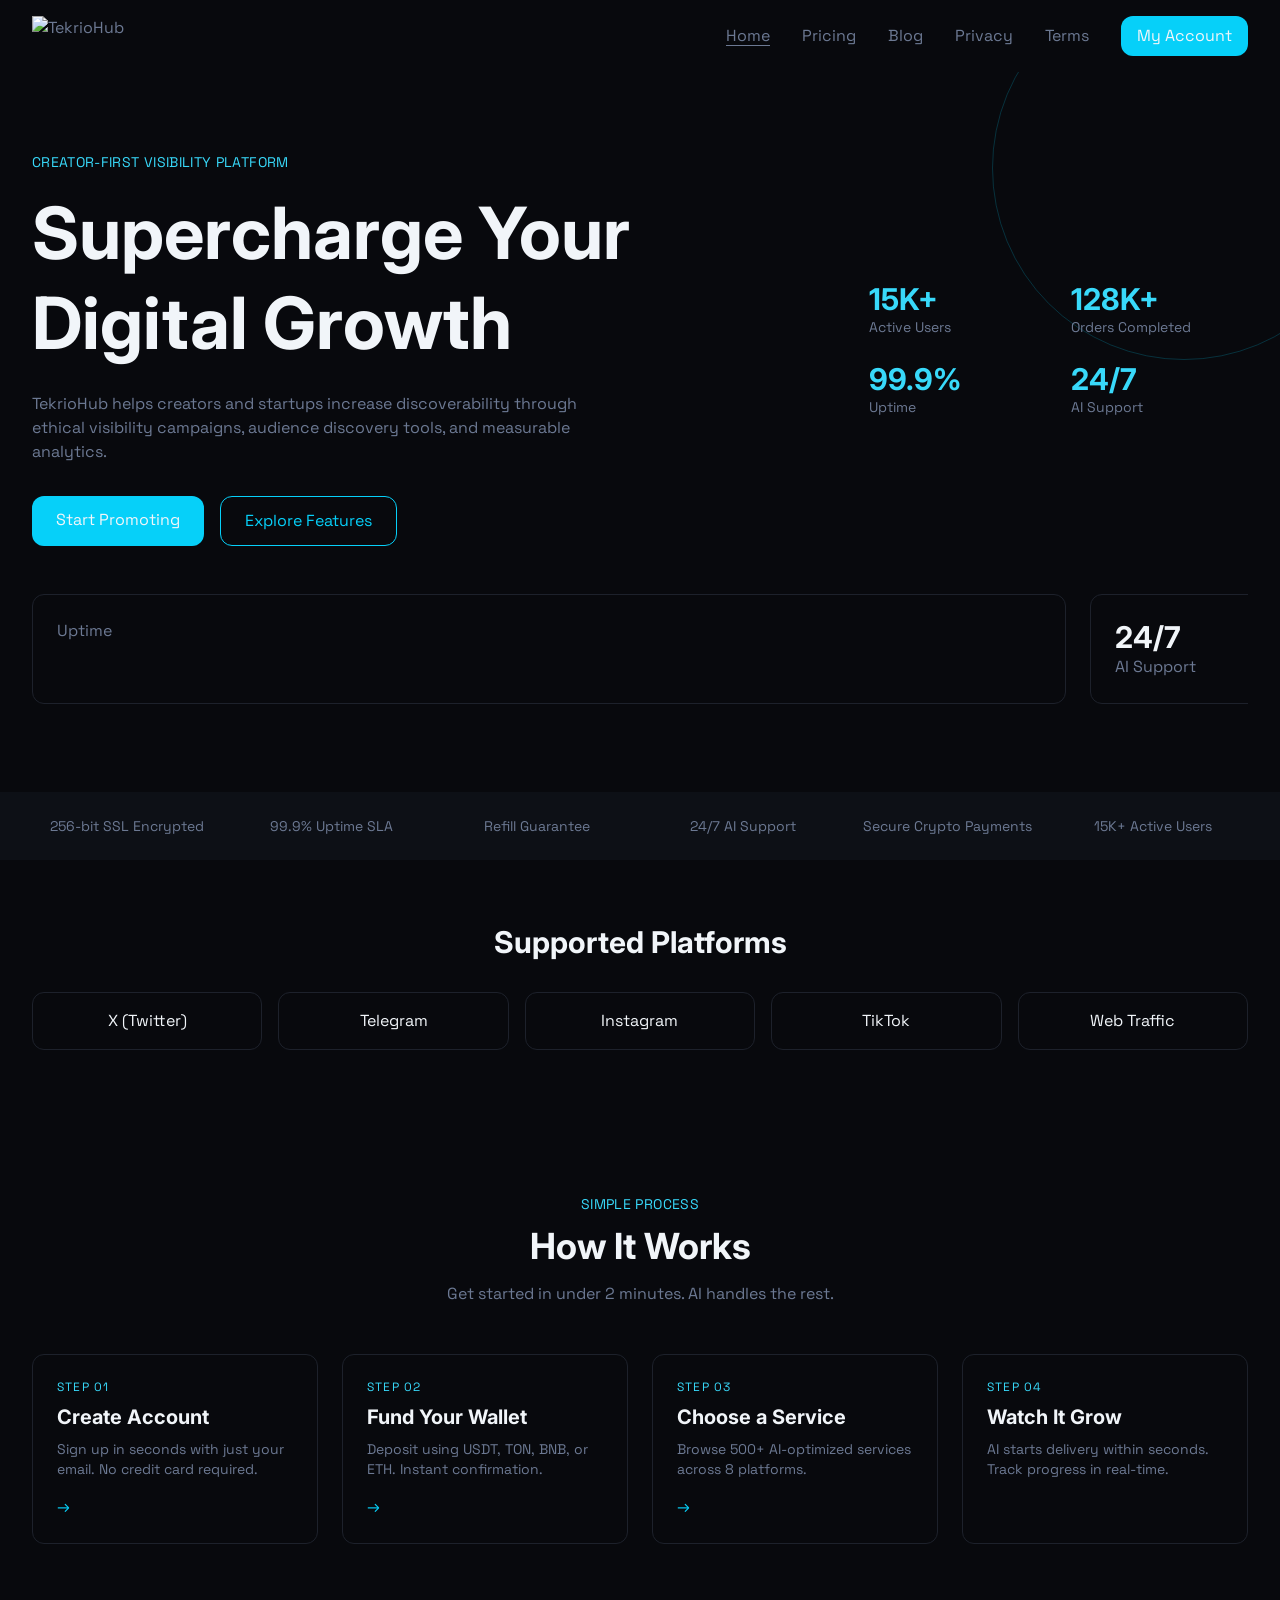
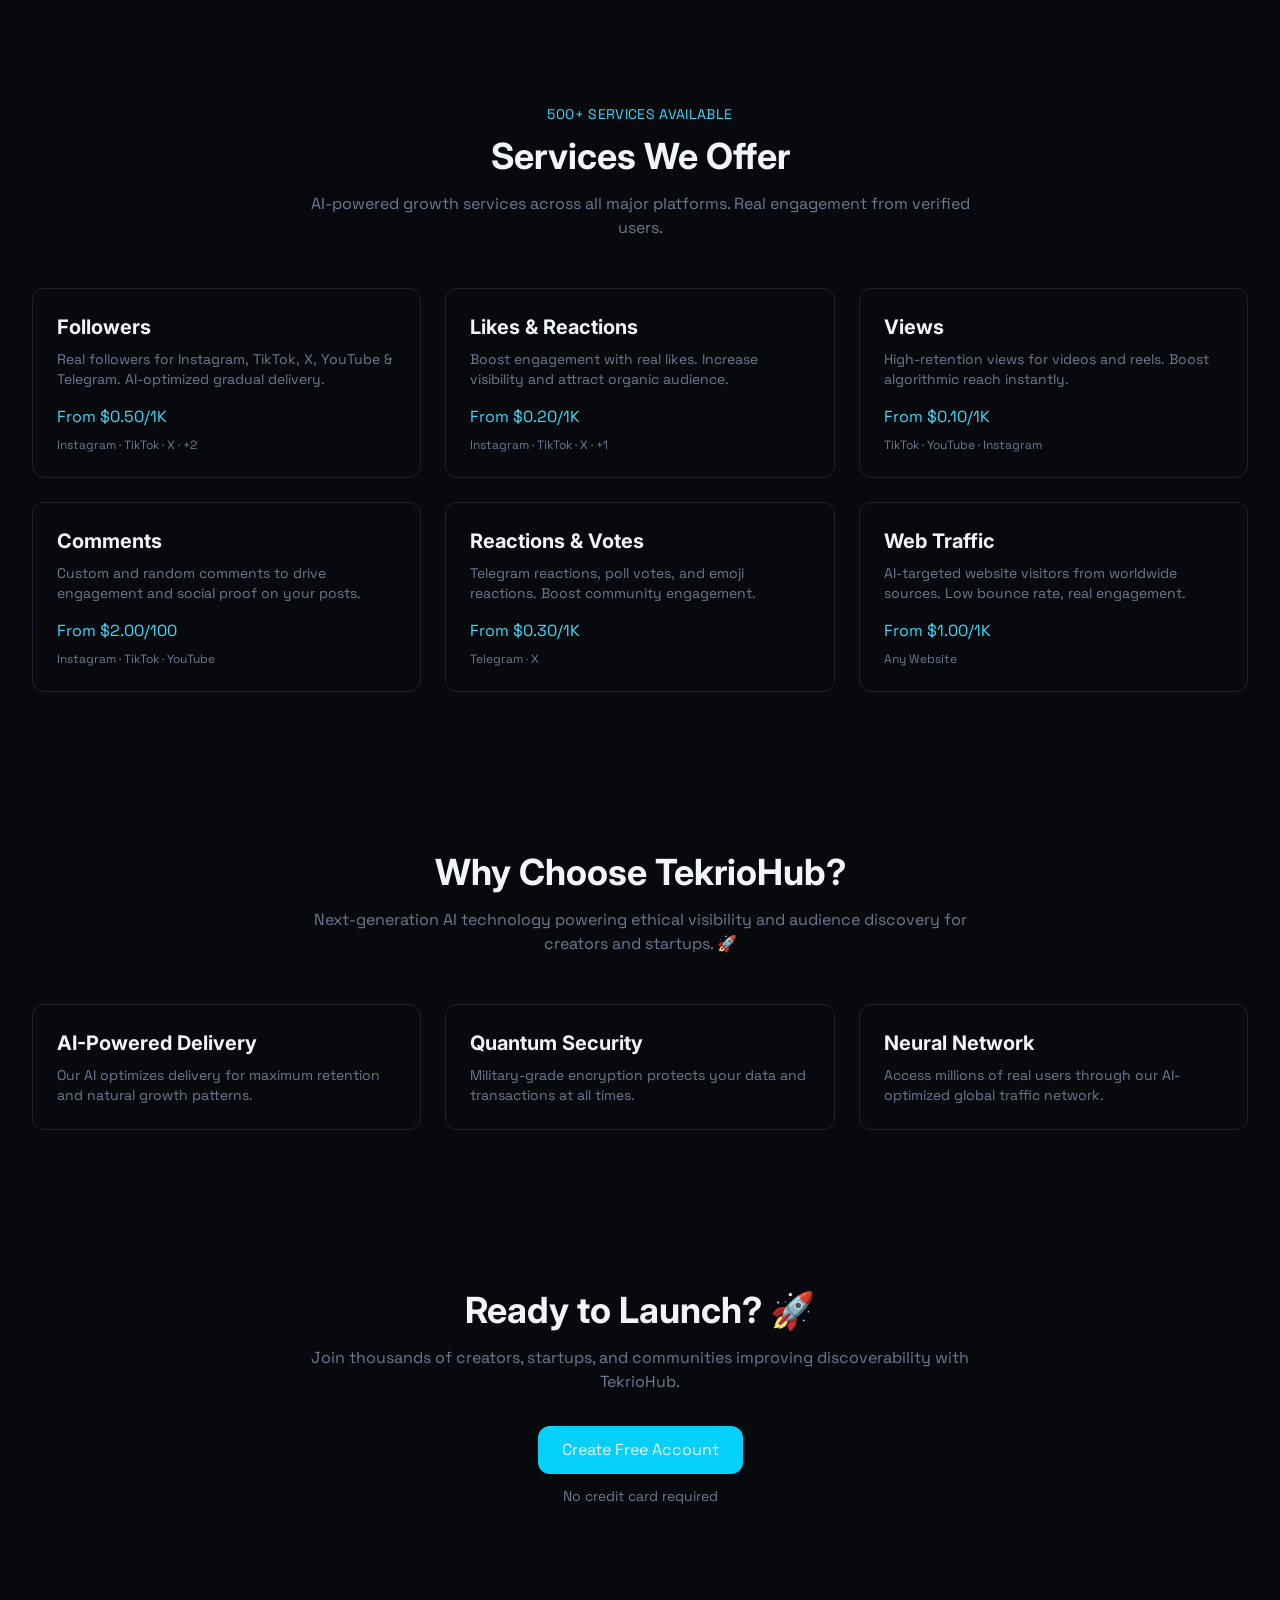
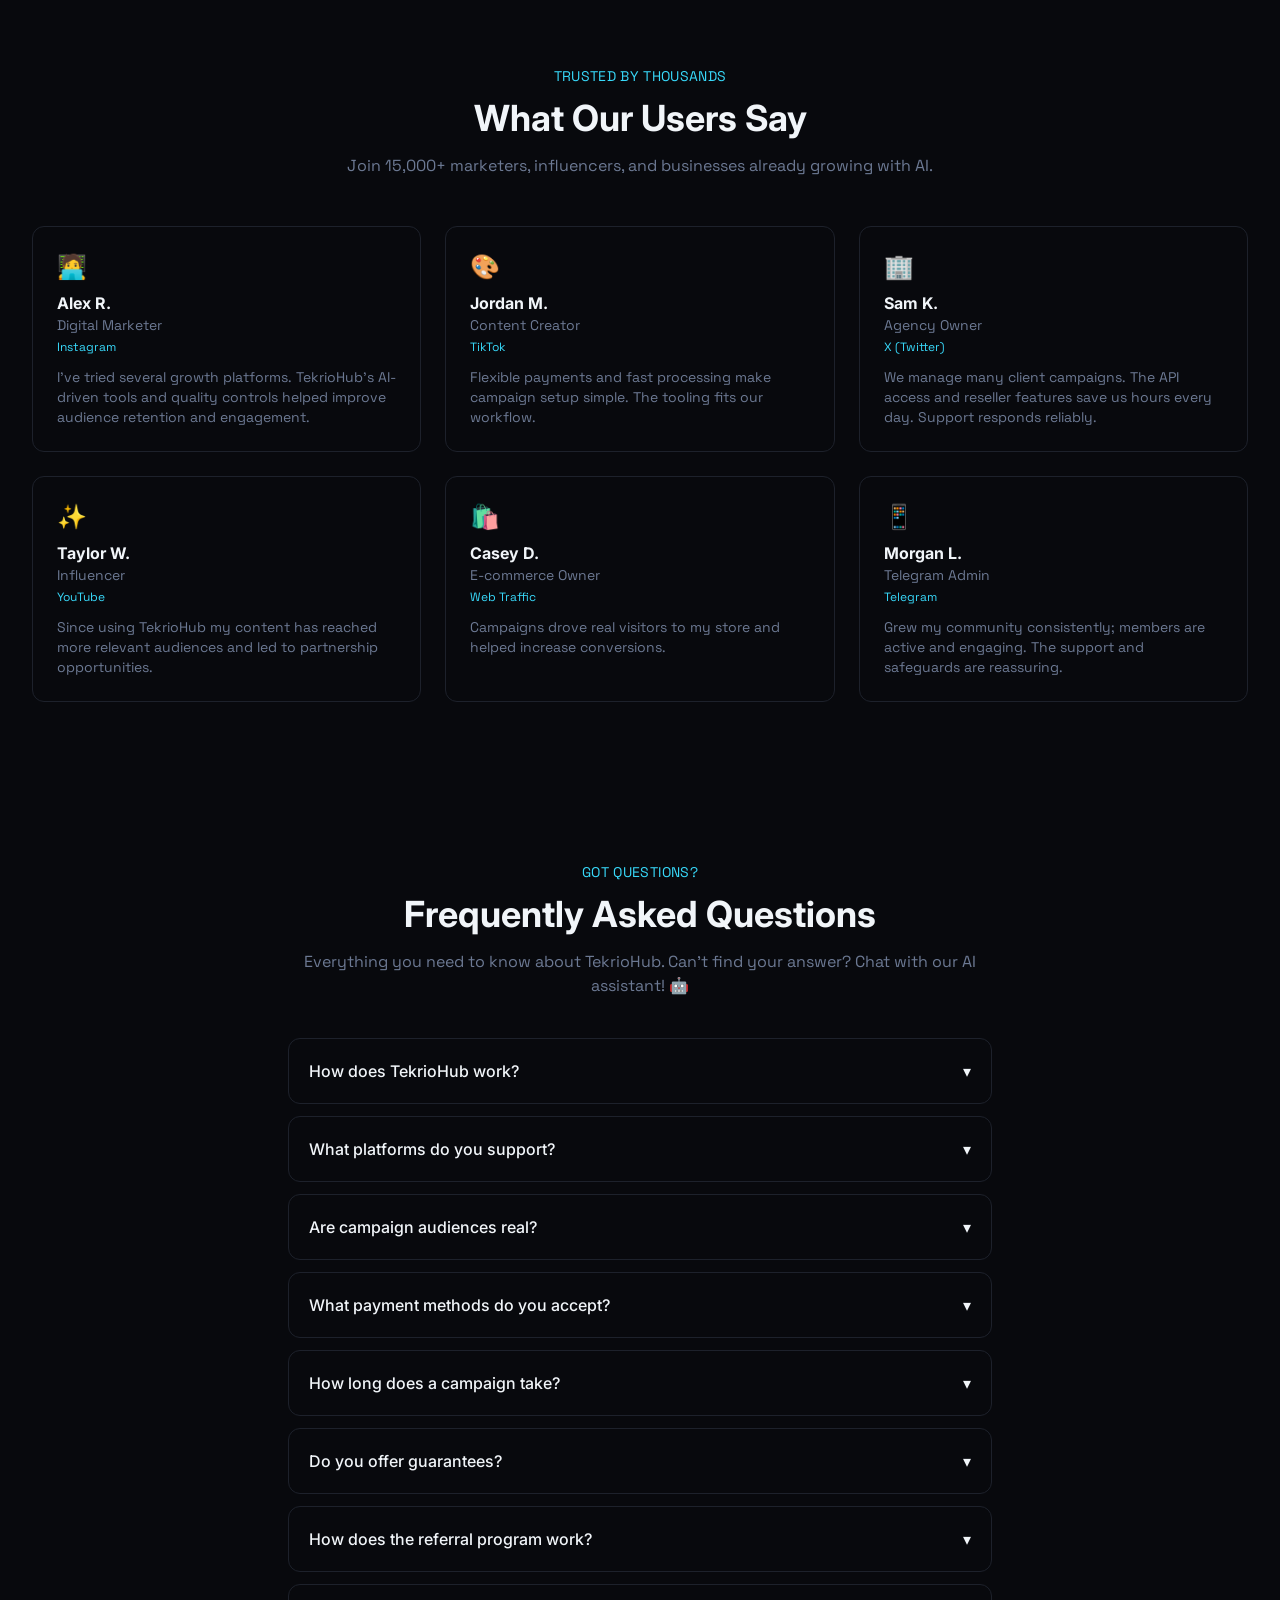
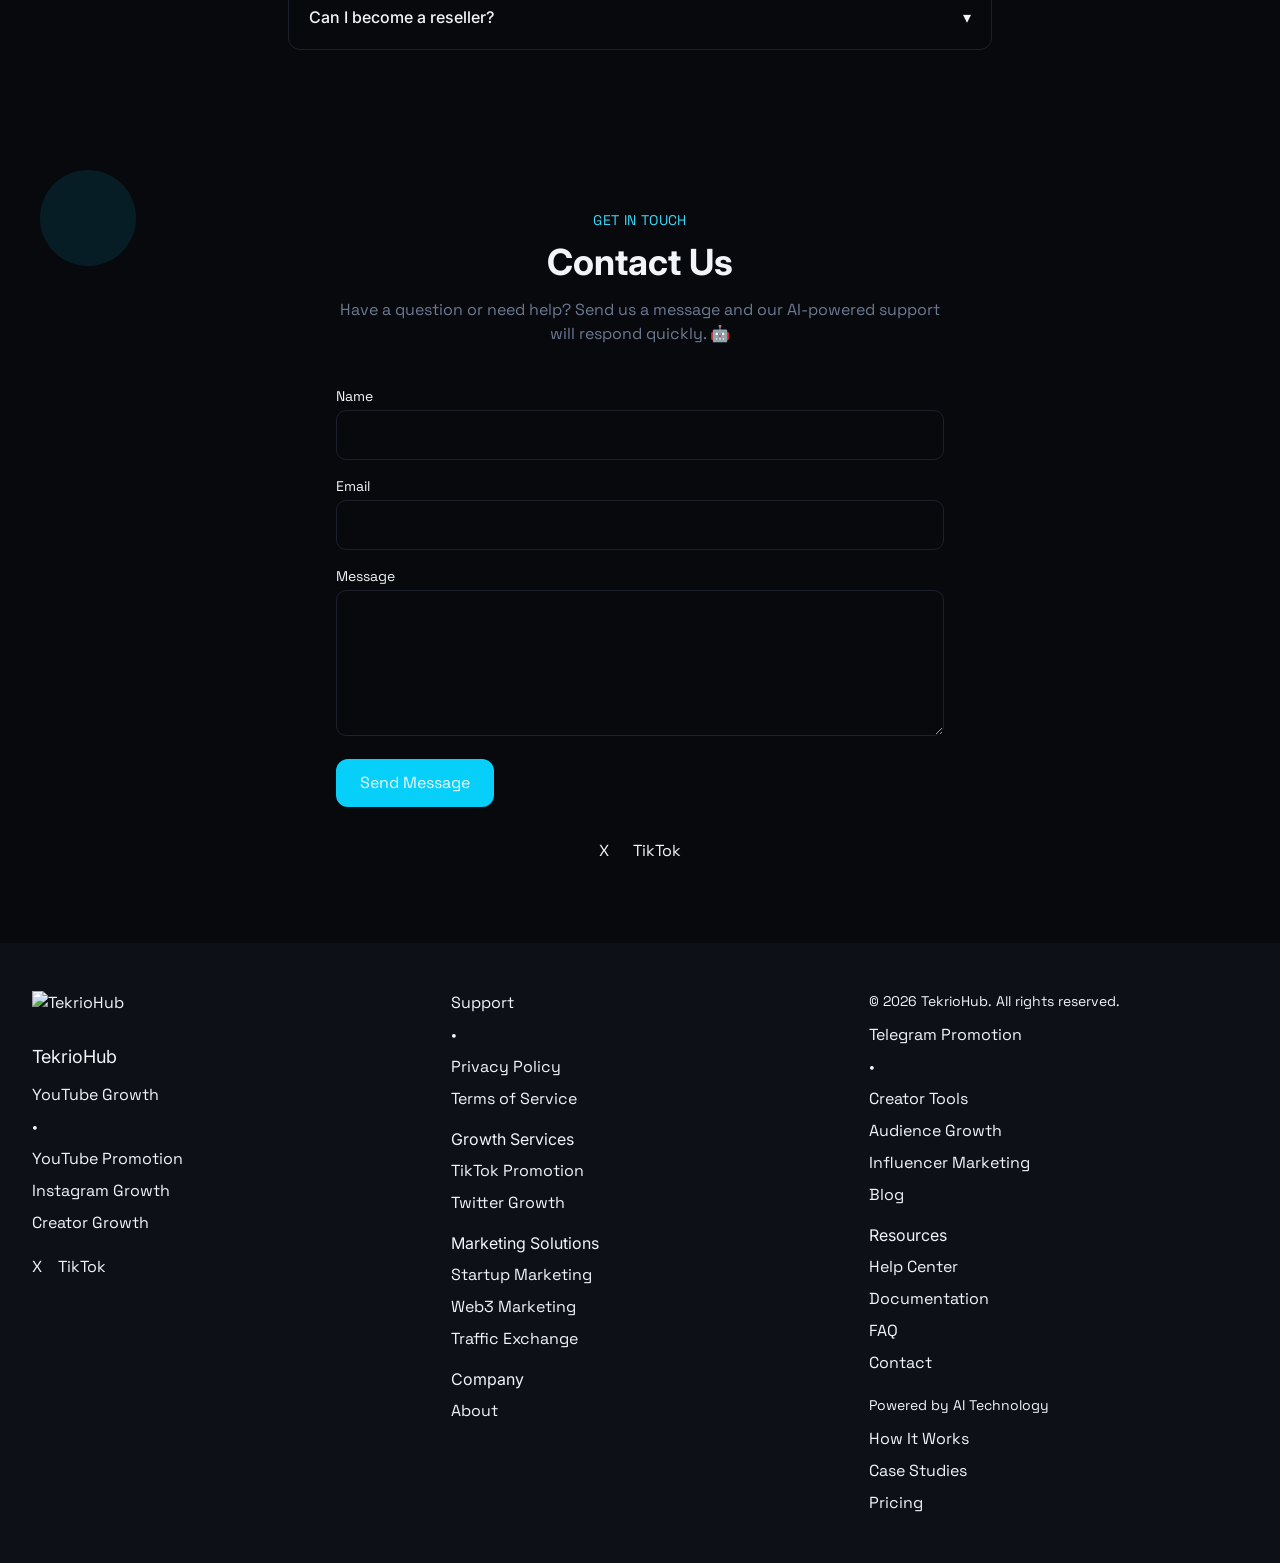
==== commit 16820f7d: "Update copy on / via Tibly" ====
--- a/index.html
+++ b/index.html
@@ -91,7 +91,7 @@
       </div>
     </div>
     <div class="mt-12 flex overflow-x-auto snap-x snap-mandatory gap-6 pb-2">
-      <div class="shrink-0 snap-start basis-[85%] rounded-[12px] border border-[#1d212b] p-6"><p class="font-display text-3xl font-bold">99.9%</p><p class="text-ink">Uptime</p></div>
+      <div class="shrink-0 snap-start basis-[85%] rounded-[12px] border border-[#1d212b] p-6"><p class="text-ink">Uptime</p></div>
       <div class="shrink-0 snap-start basis-[85%] rounded-[12px] border border-[#1d212b] p-6"><p class="font-display text-3xl font-bold">24/7</p><p class="text-ink">AI Support</p></div>
     </div>
   </div>
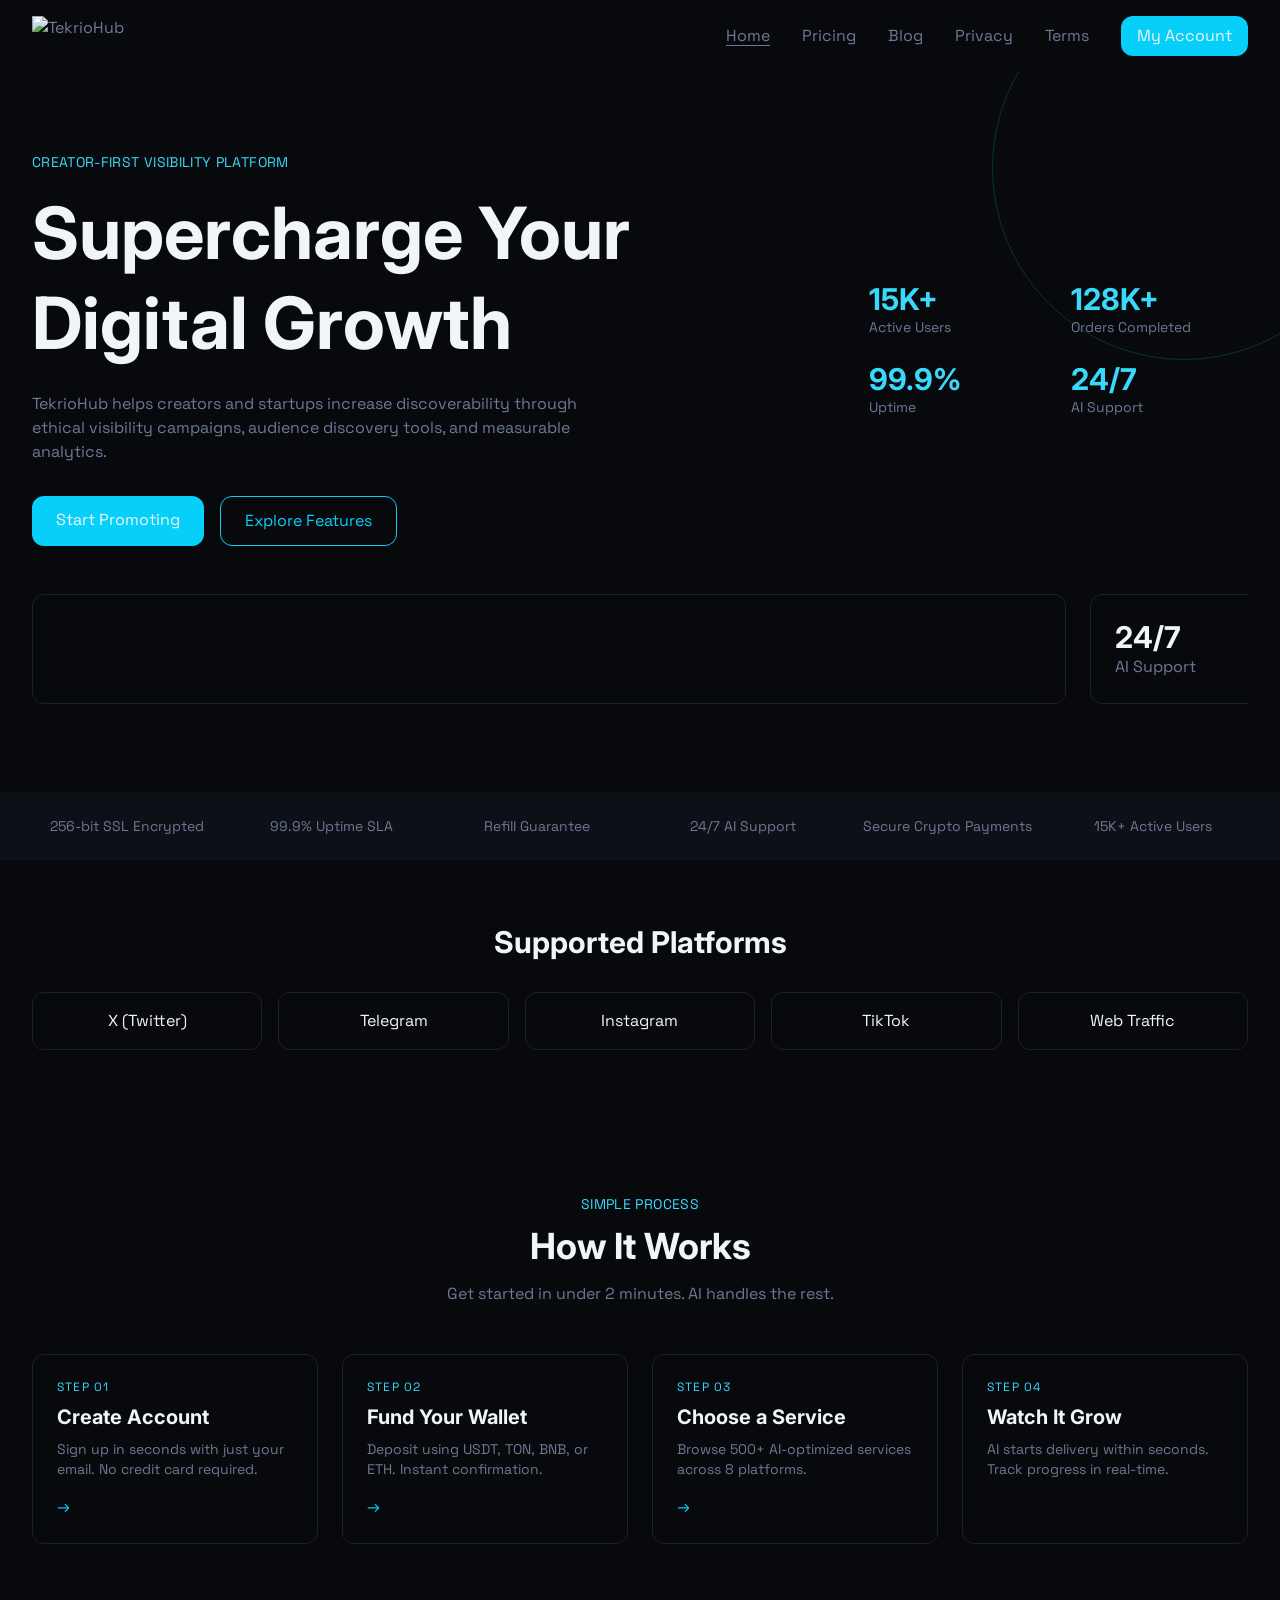
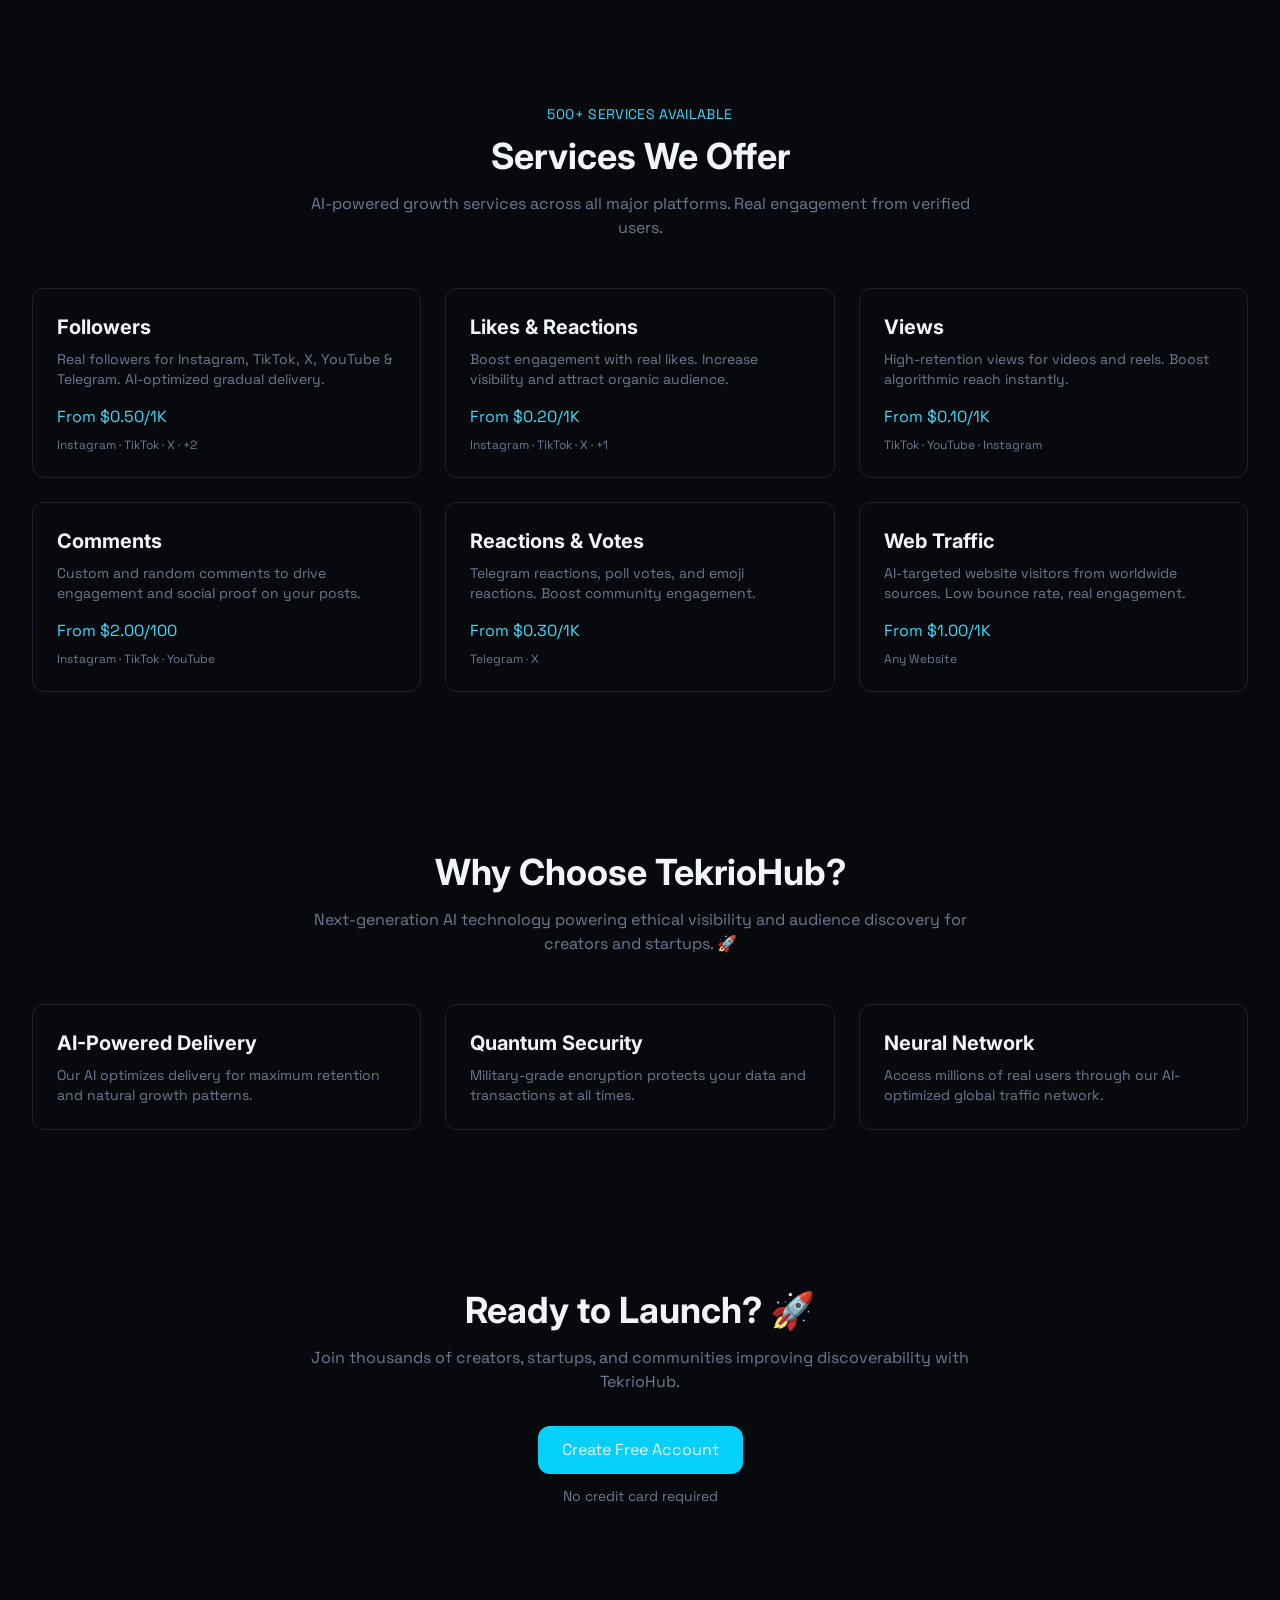
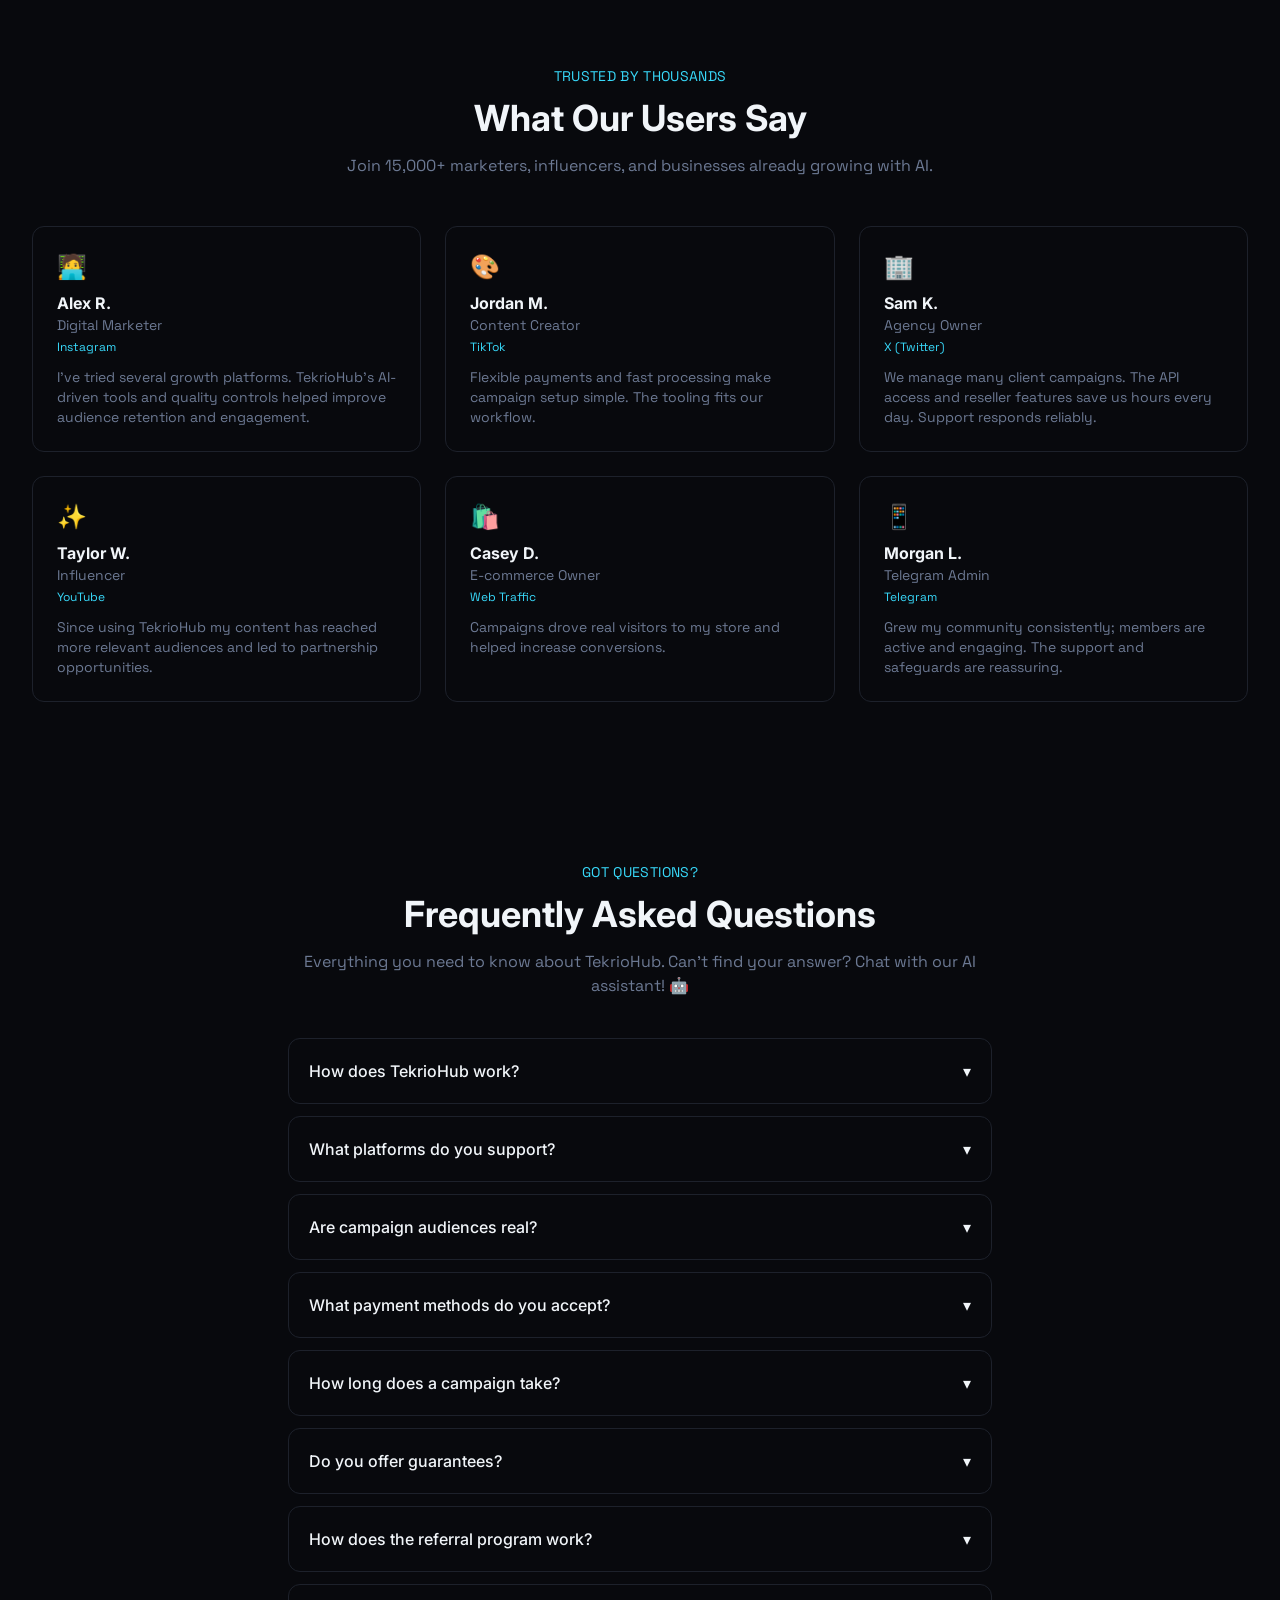
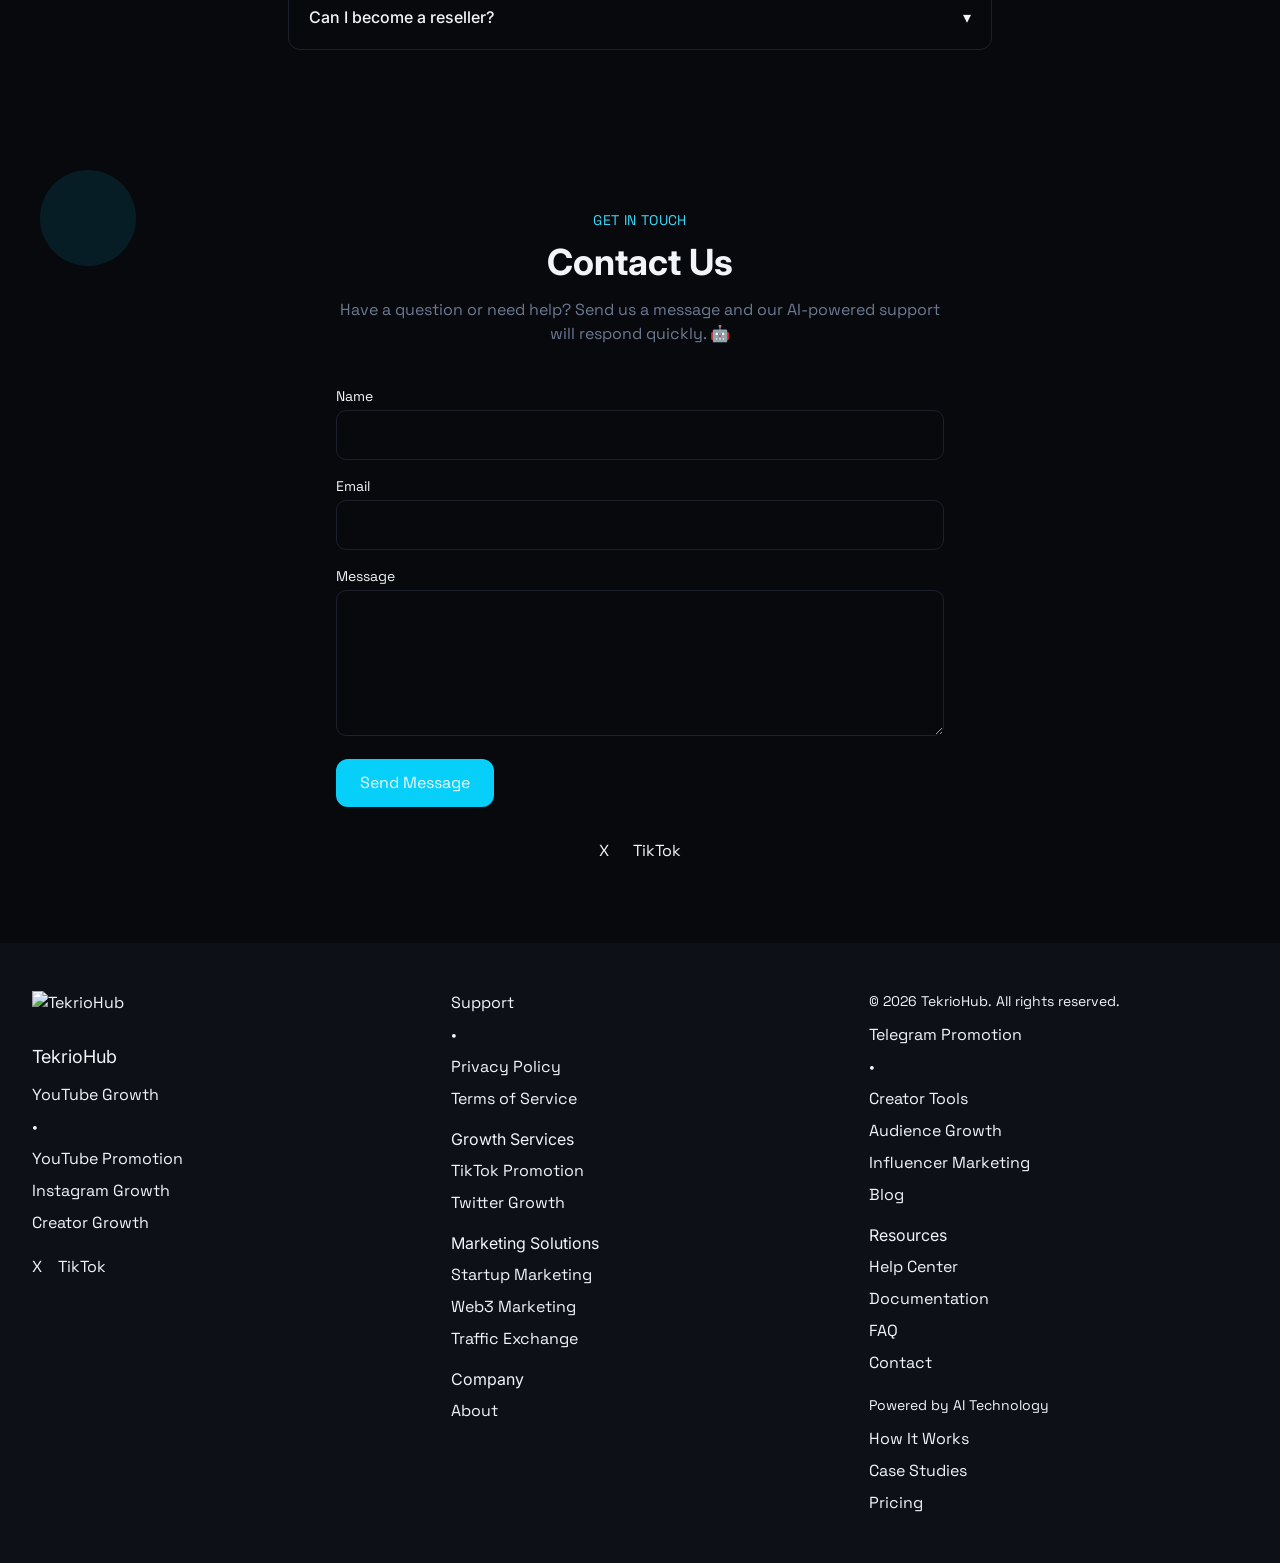
==== commit 670e0718: "Update copy on / via Tibly" ====
--- a/index.html
+++ b/index.html
@@ -91,7 +91,7 @@
       </div>
     </div>
     <div class="mt-12 flex overflow-x-auto snap-x snap-mandatory gap-6 pb-2">
-      <div class="shrink-0 snap-start basis-[85%] rounded-[12px] border border-[#1d212b] p-6"><p class="text-ink">Uptime</p></div>
+      <div class="shrink-0 snap-start basis-[85%] rounded-[12px] border border-[#1d212b] p-6"></div>
       <div class="shrink-0 snap-start basis-[85%] rounded-[12px] border border-[#1d212b] p-6"><p class="font-display text-3xl font-bold">24/7</p><p class="text-ink">AI Support</p></div>
     </div>
   </div>
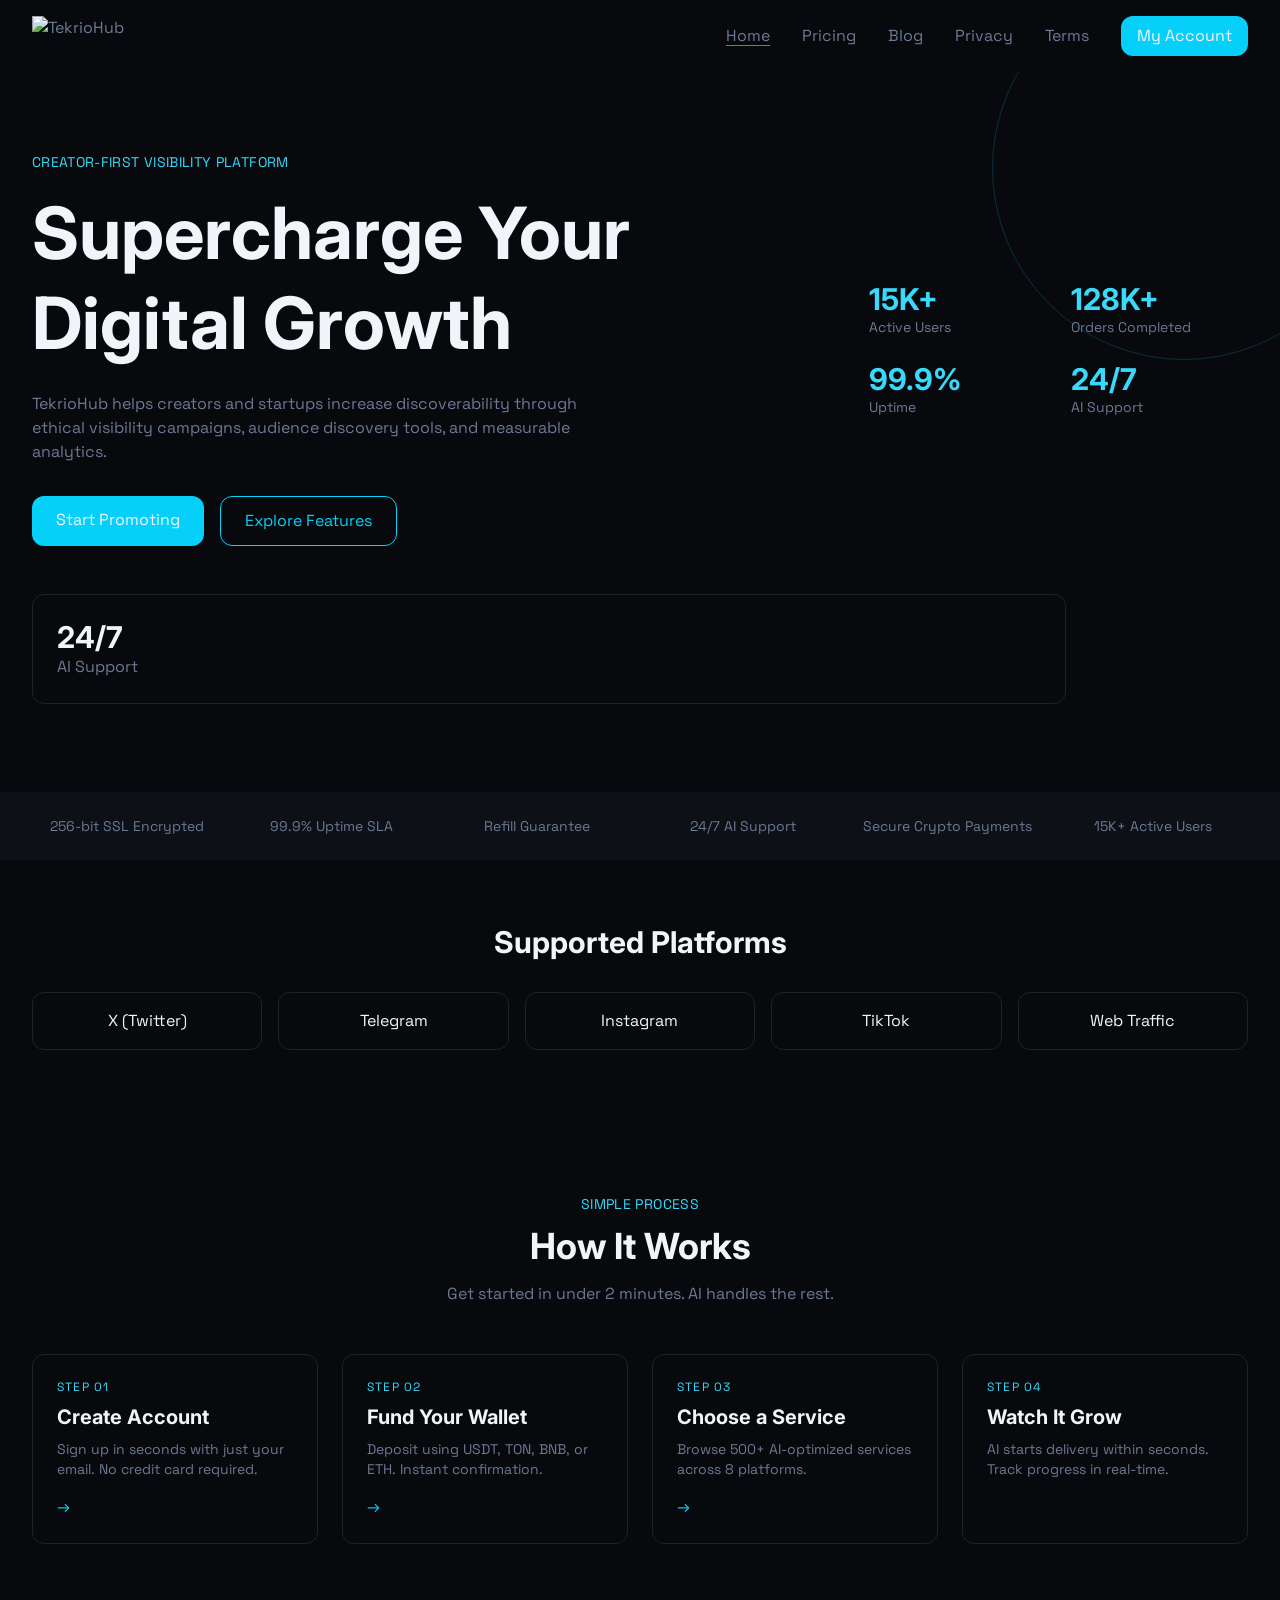
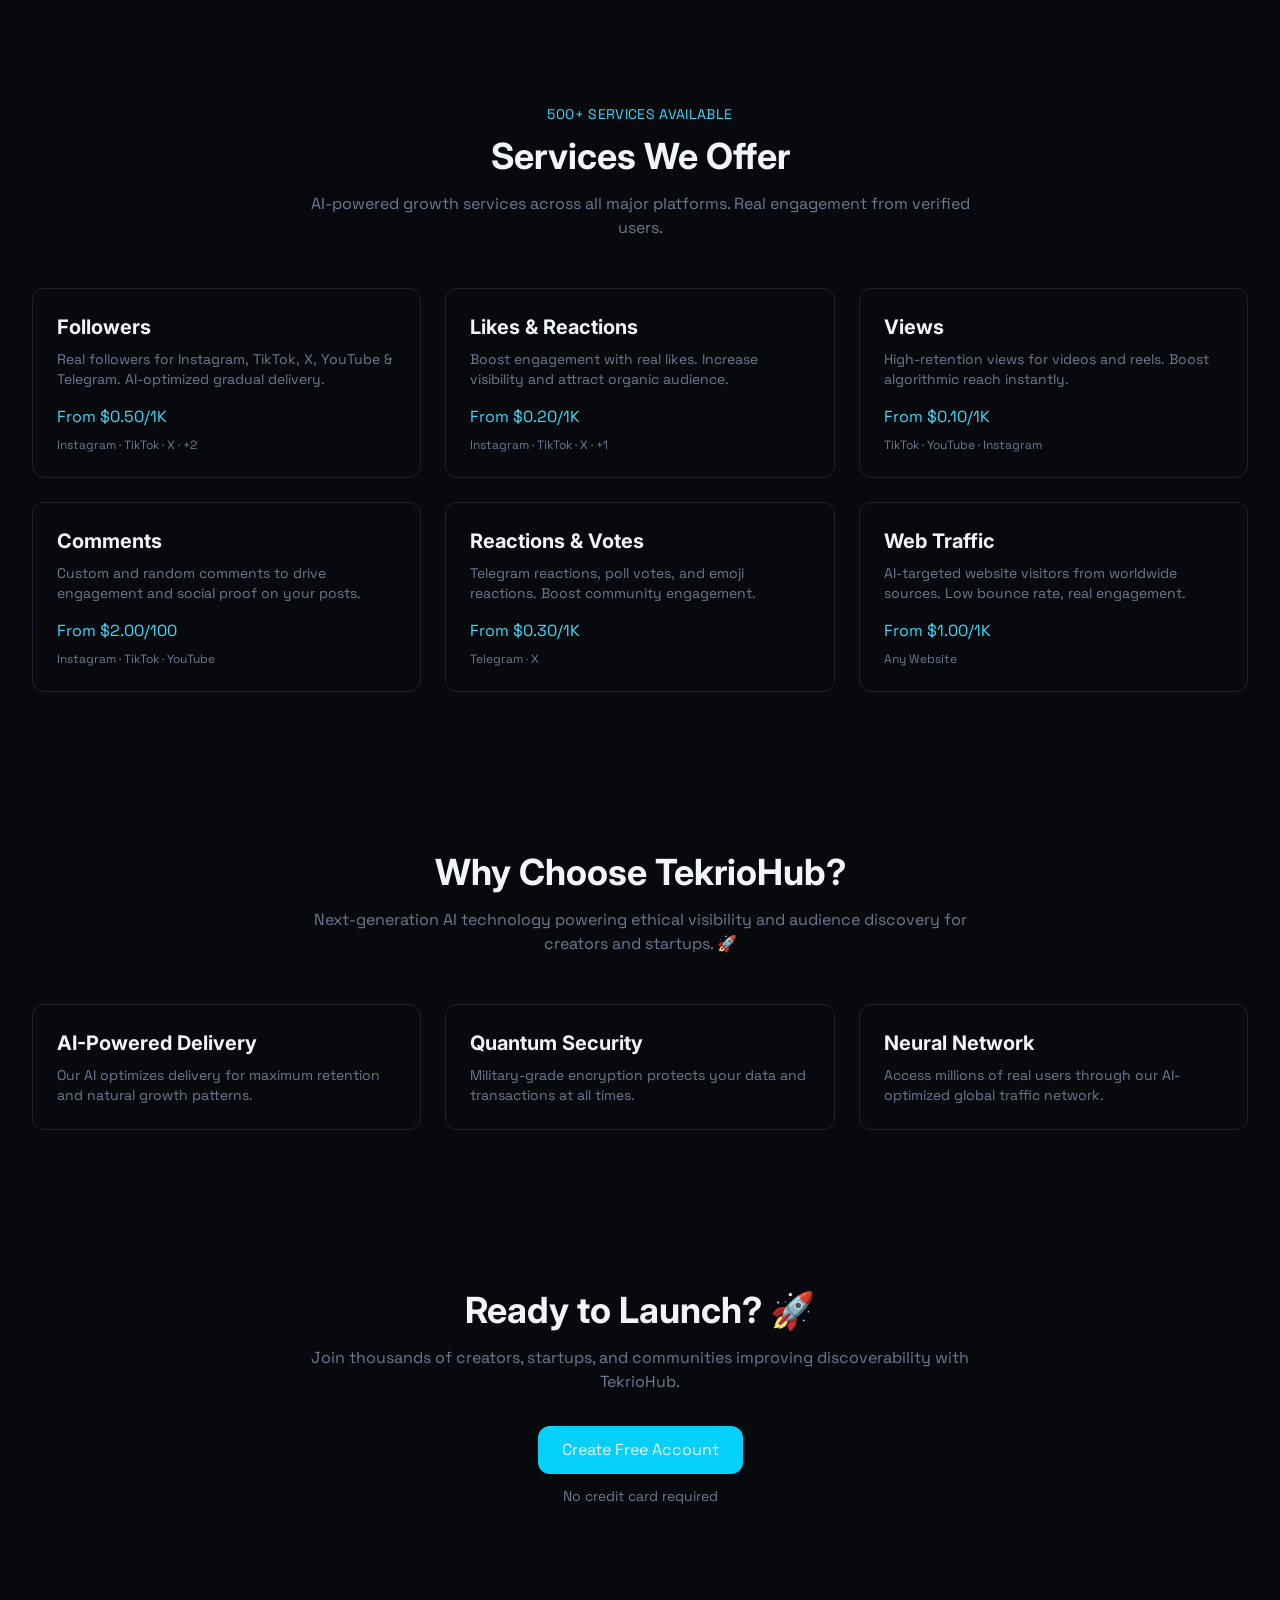
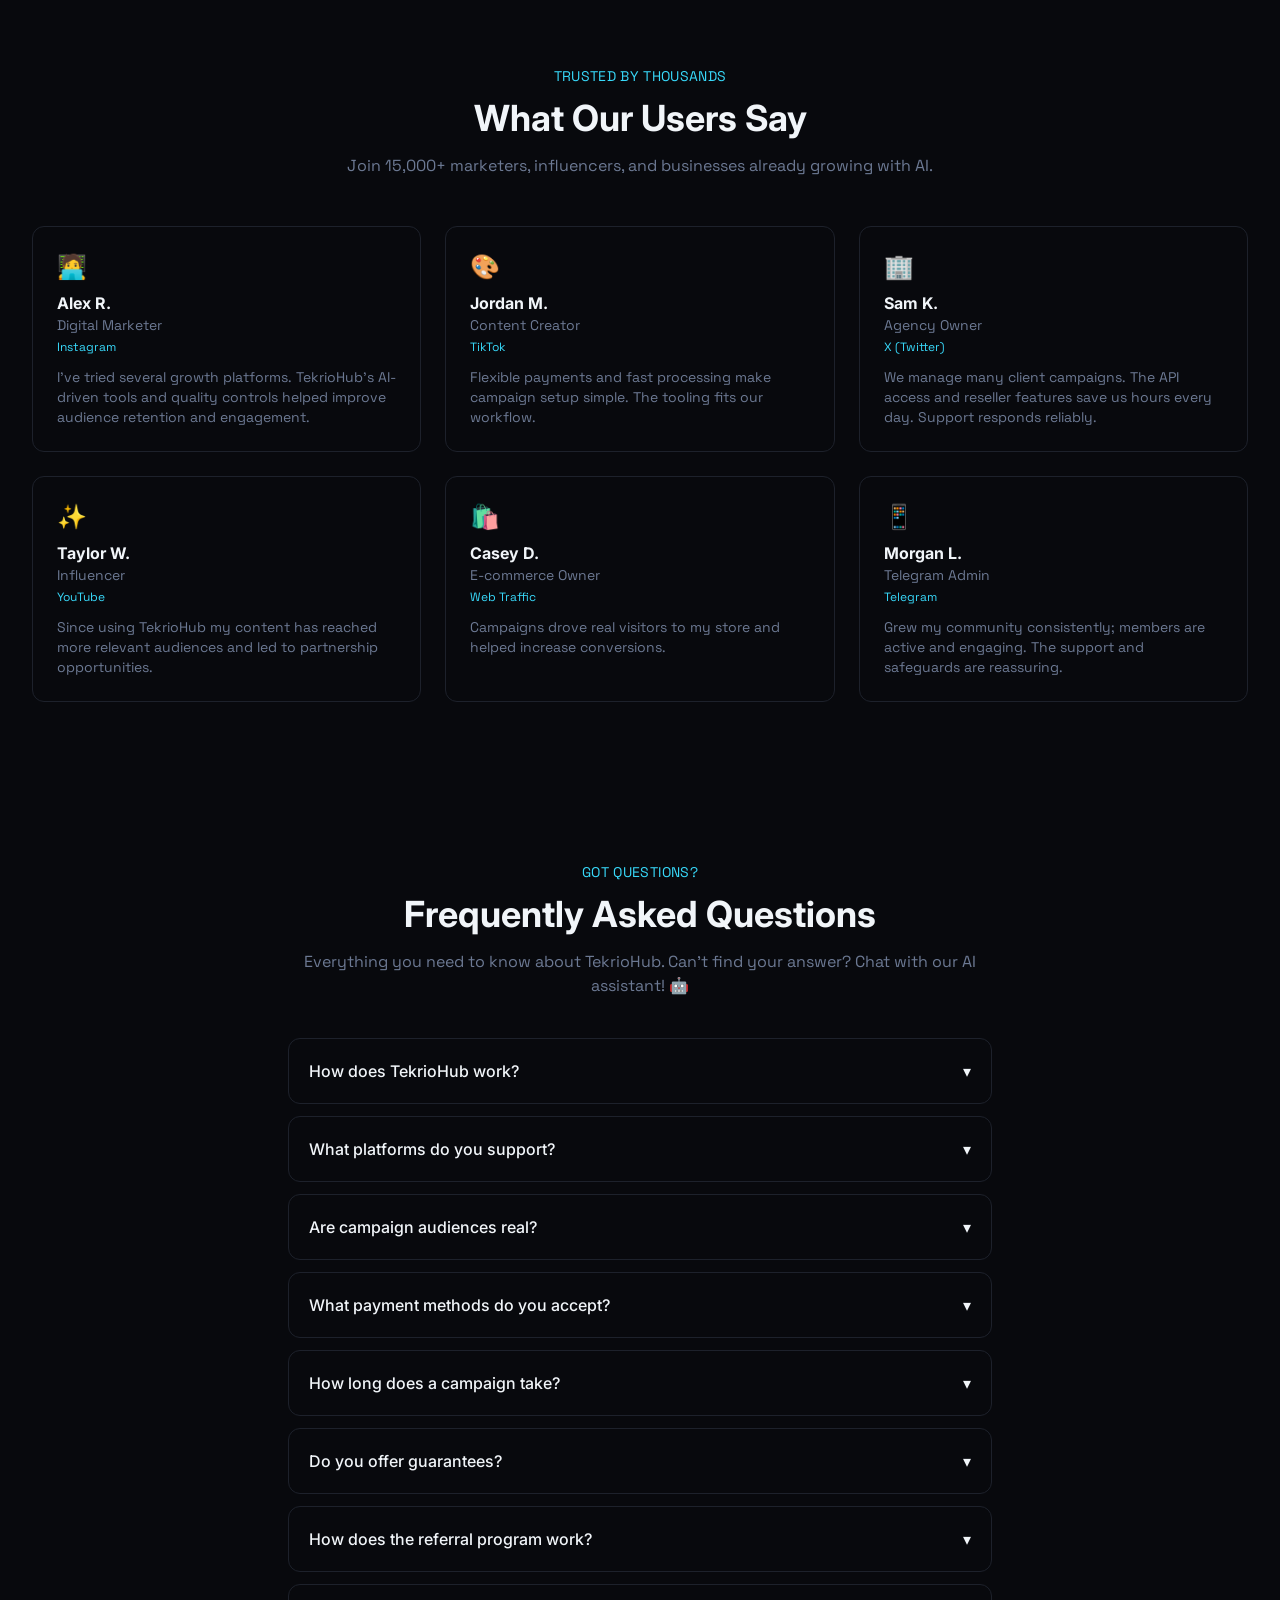
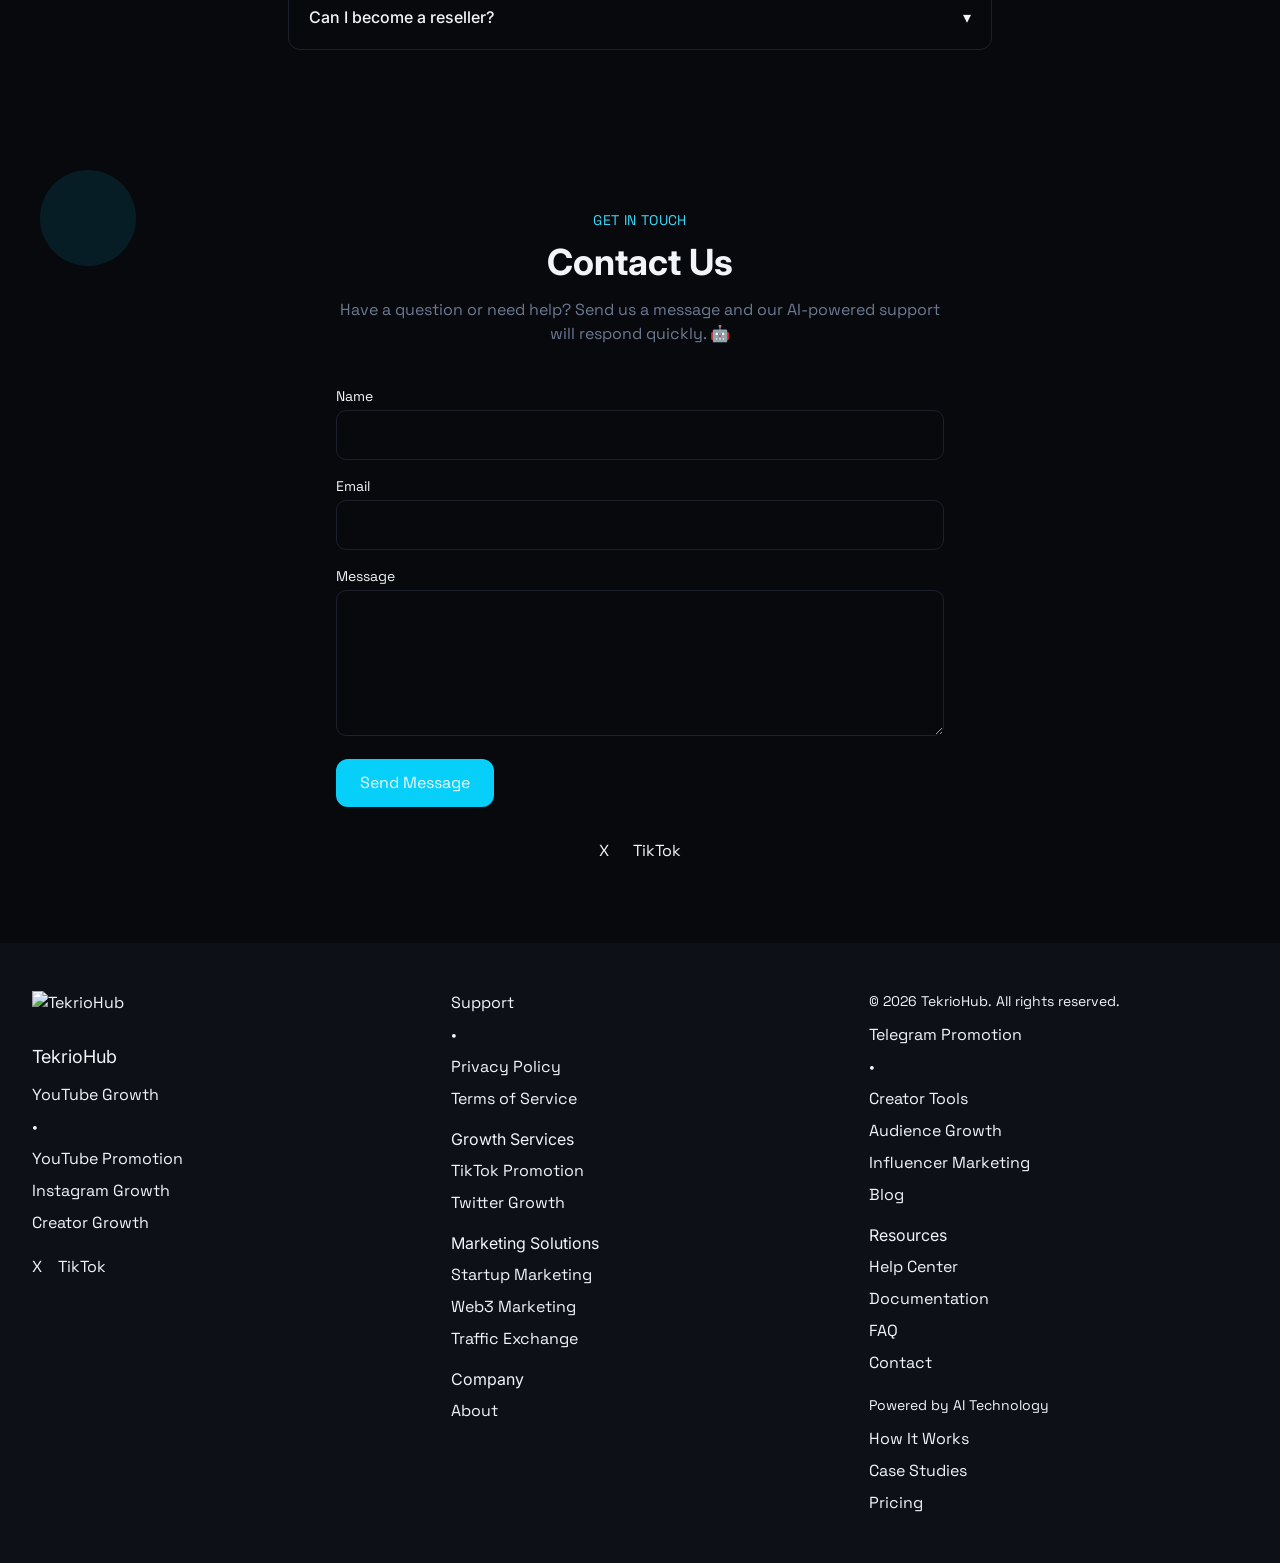
==== commit 6d90ffeb: "Update copy on / via Tibly" ====
--- a/index.html
+++ b/index.html
@@ -91,7 +91,6 @@
       </div>
     </div>
     <div class="mt-12 flex overflow-x-auto snap-x snap-mandatory gap-6 pb-2">
-      <div class="shrink-0 snap-start basis-[85%] rounded-[12px] border border-[#1d212b] p-6"></div>
       <div class="shrink-0 snap-start basis-[85%] rounded-[12px] border border-[#1d212b] p-6"><p class="font-display text-3xl font-bold">24/7</p><p class="text-ink">AI Support</p></div>
     </div>
   </div>
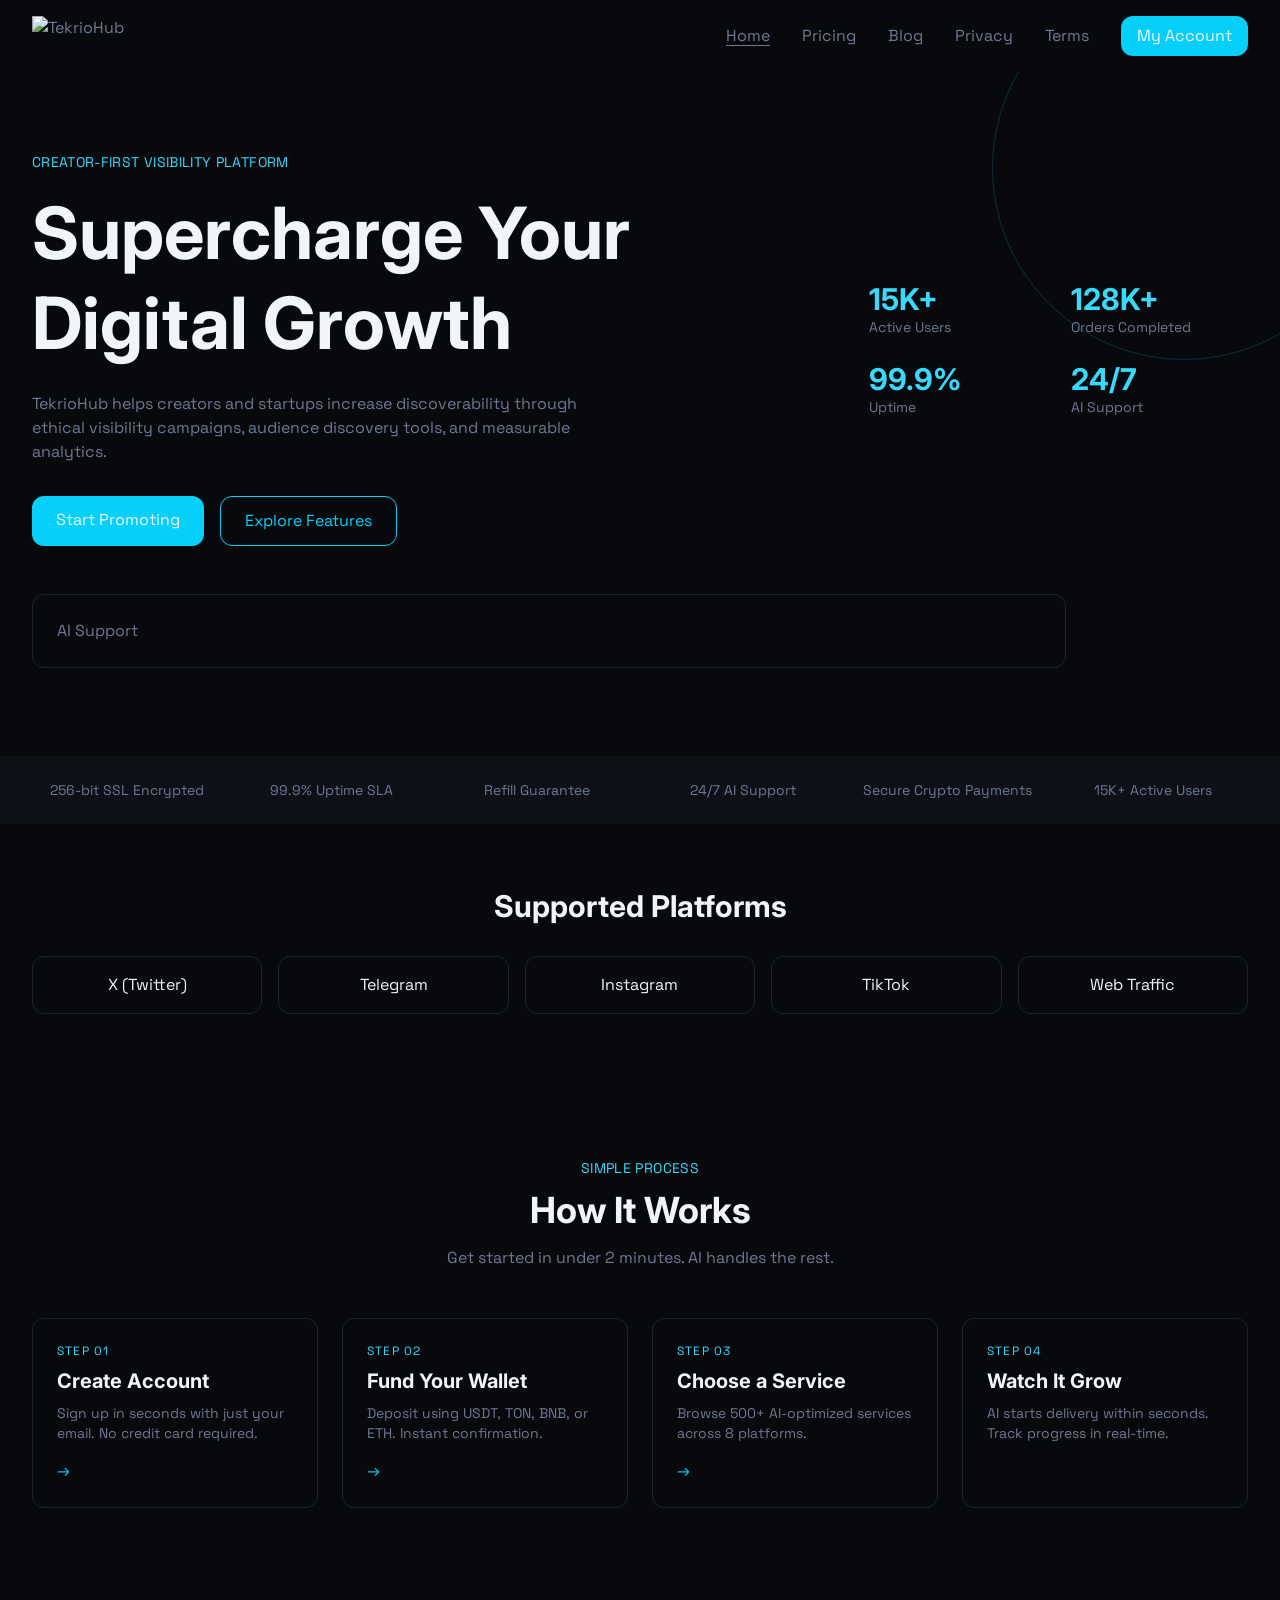
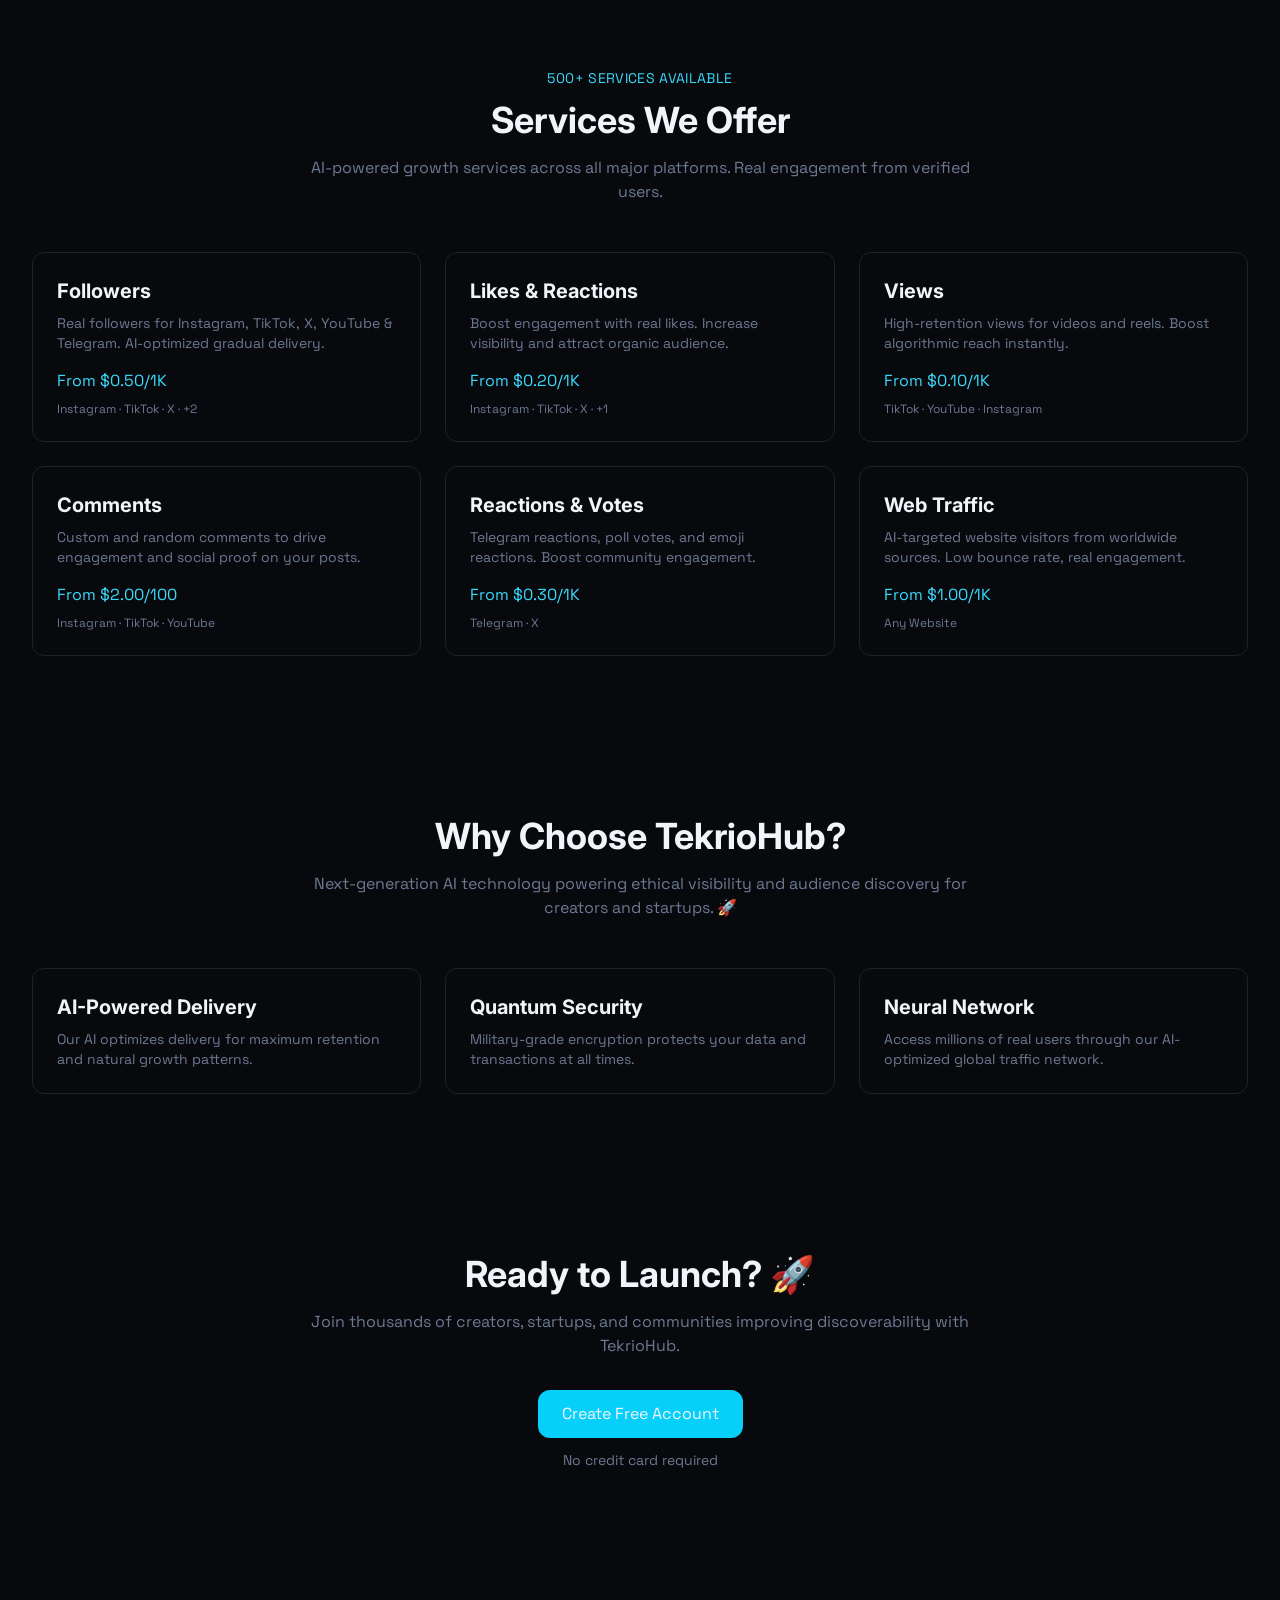
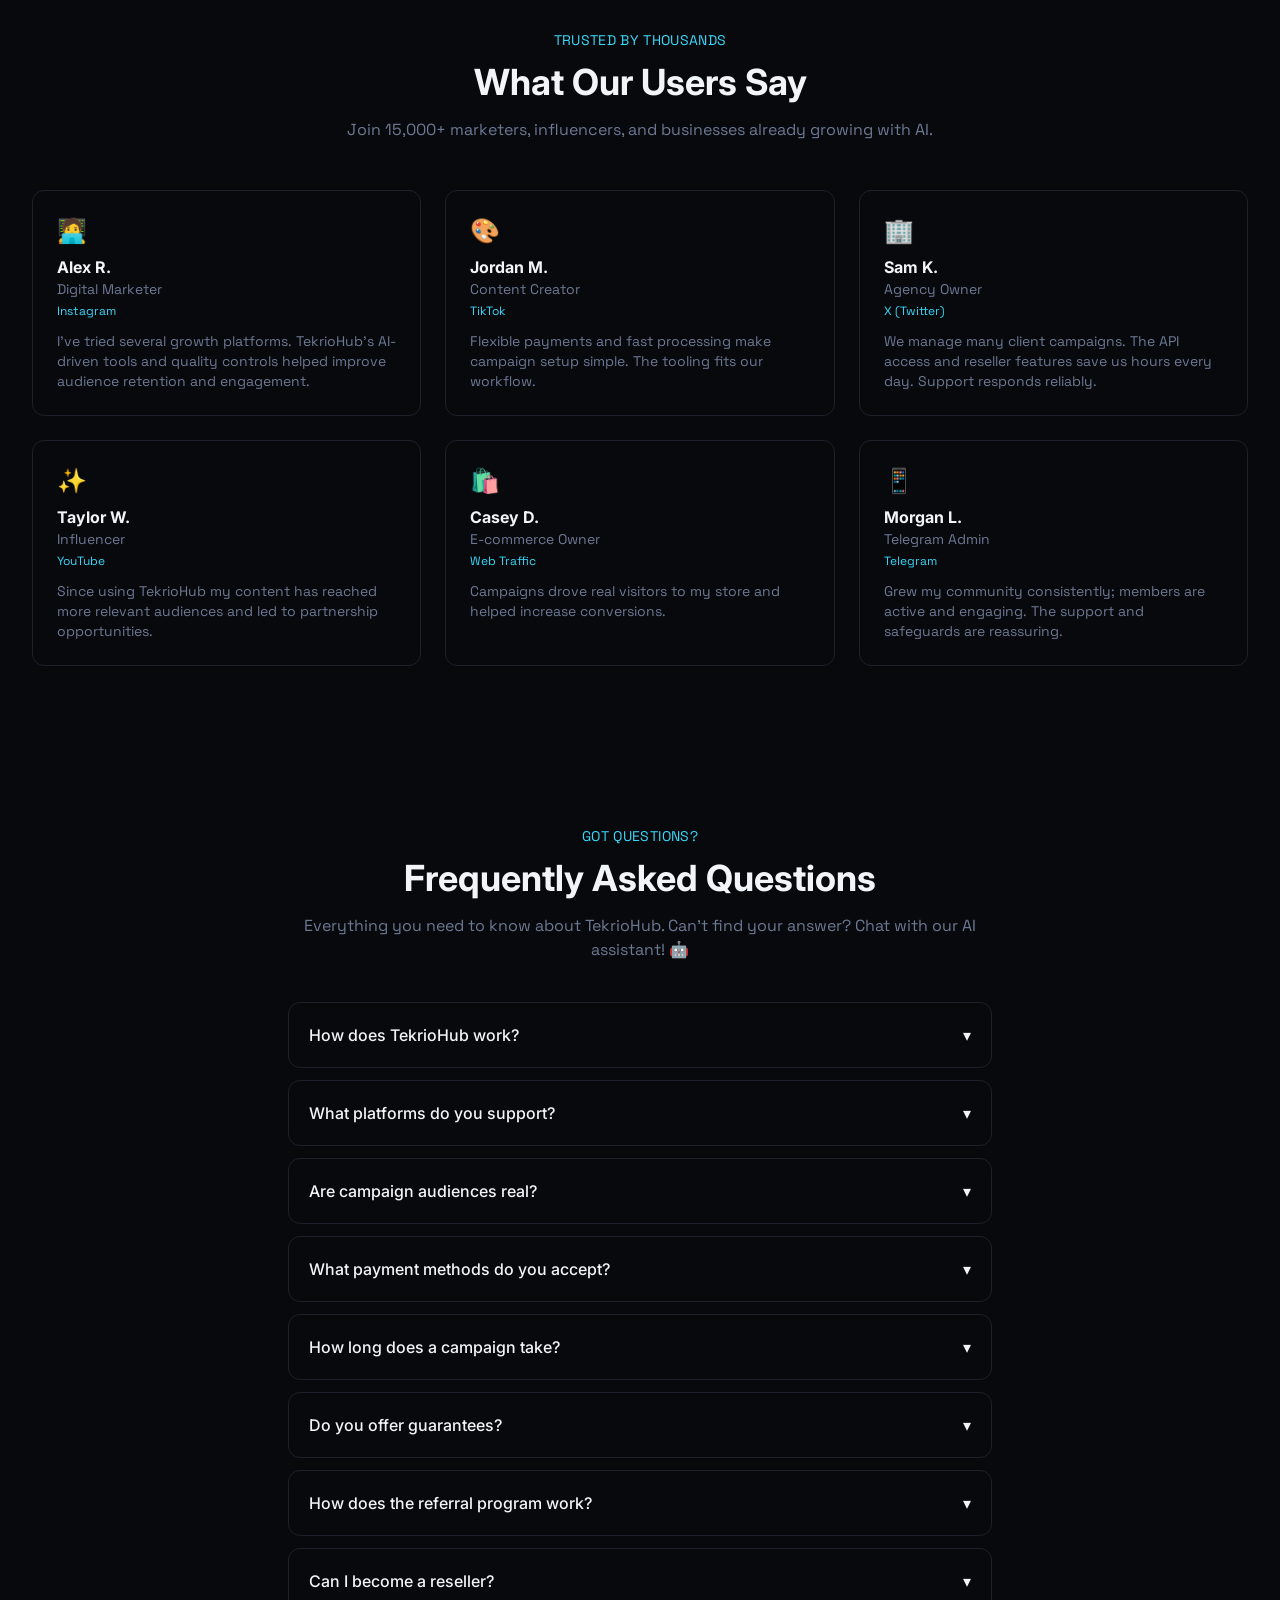
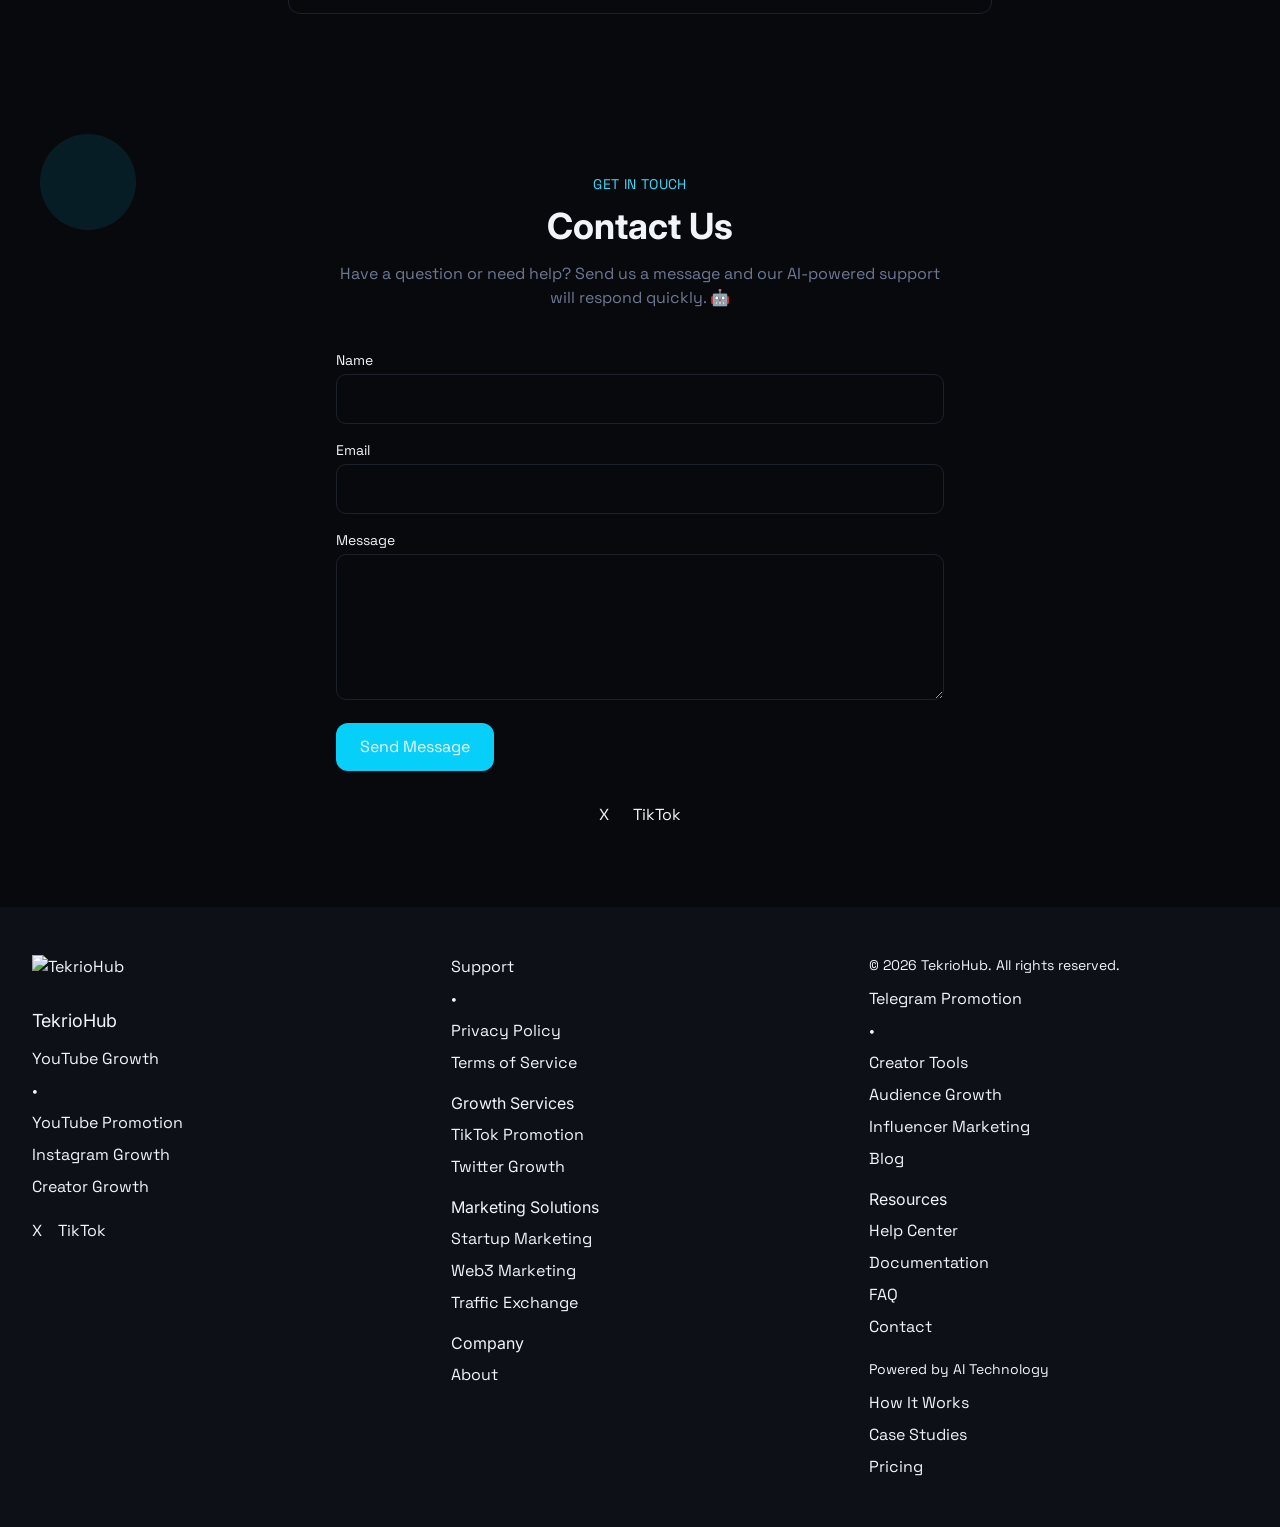
==== commit eb67e87f: "Update copy on / via Tibly" ====
--- a/index.html
+++ b/index.html
@@ -91,7 +91,7 @@
       </div>
     </div>
     <div class="mt-12 flex overflow-x-auto snap-x snap-mandatory gap-6 pb-2">
-      <div class="shrink-0 snap-start basis-[85%] rounded-[12px] border border-[#1d212b] p-6"><p class="font-display text-3xl font-bold">24/7</p><p class="text-ink">AI Support</p></div>
+      <div class="shrink-0 snap-start basis-[85%] rounded-[12px] border border-[#1d212b] p-6"><p class="text-ink">AI Support</p></div>
     </div>
   </div>
 </section>
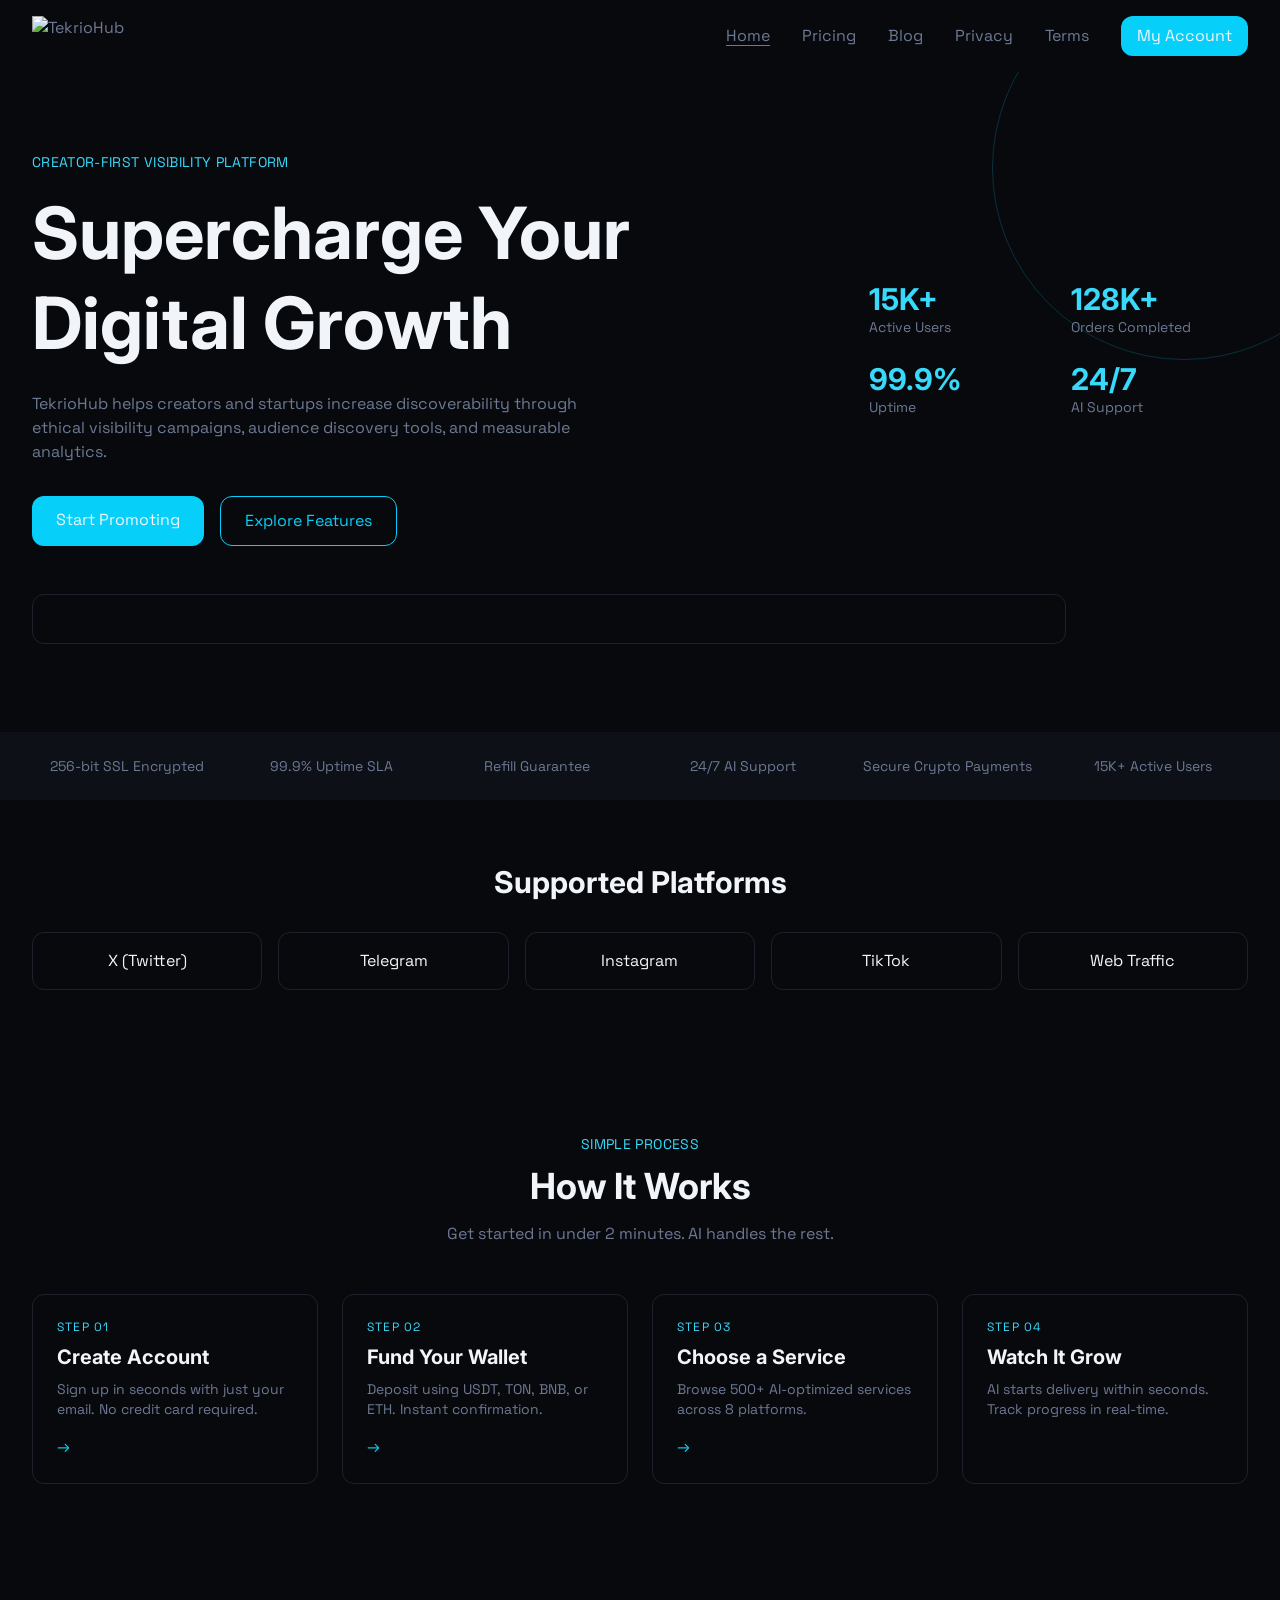
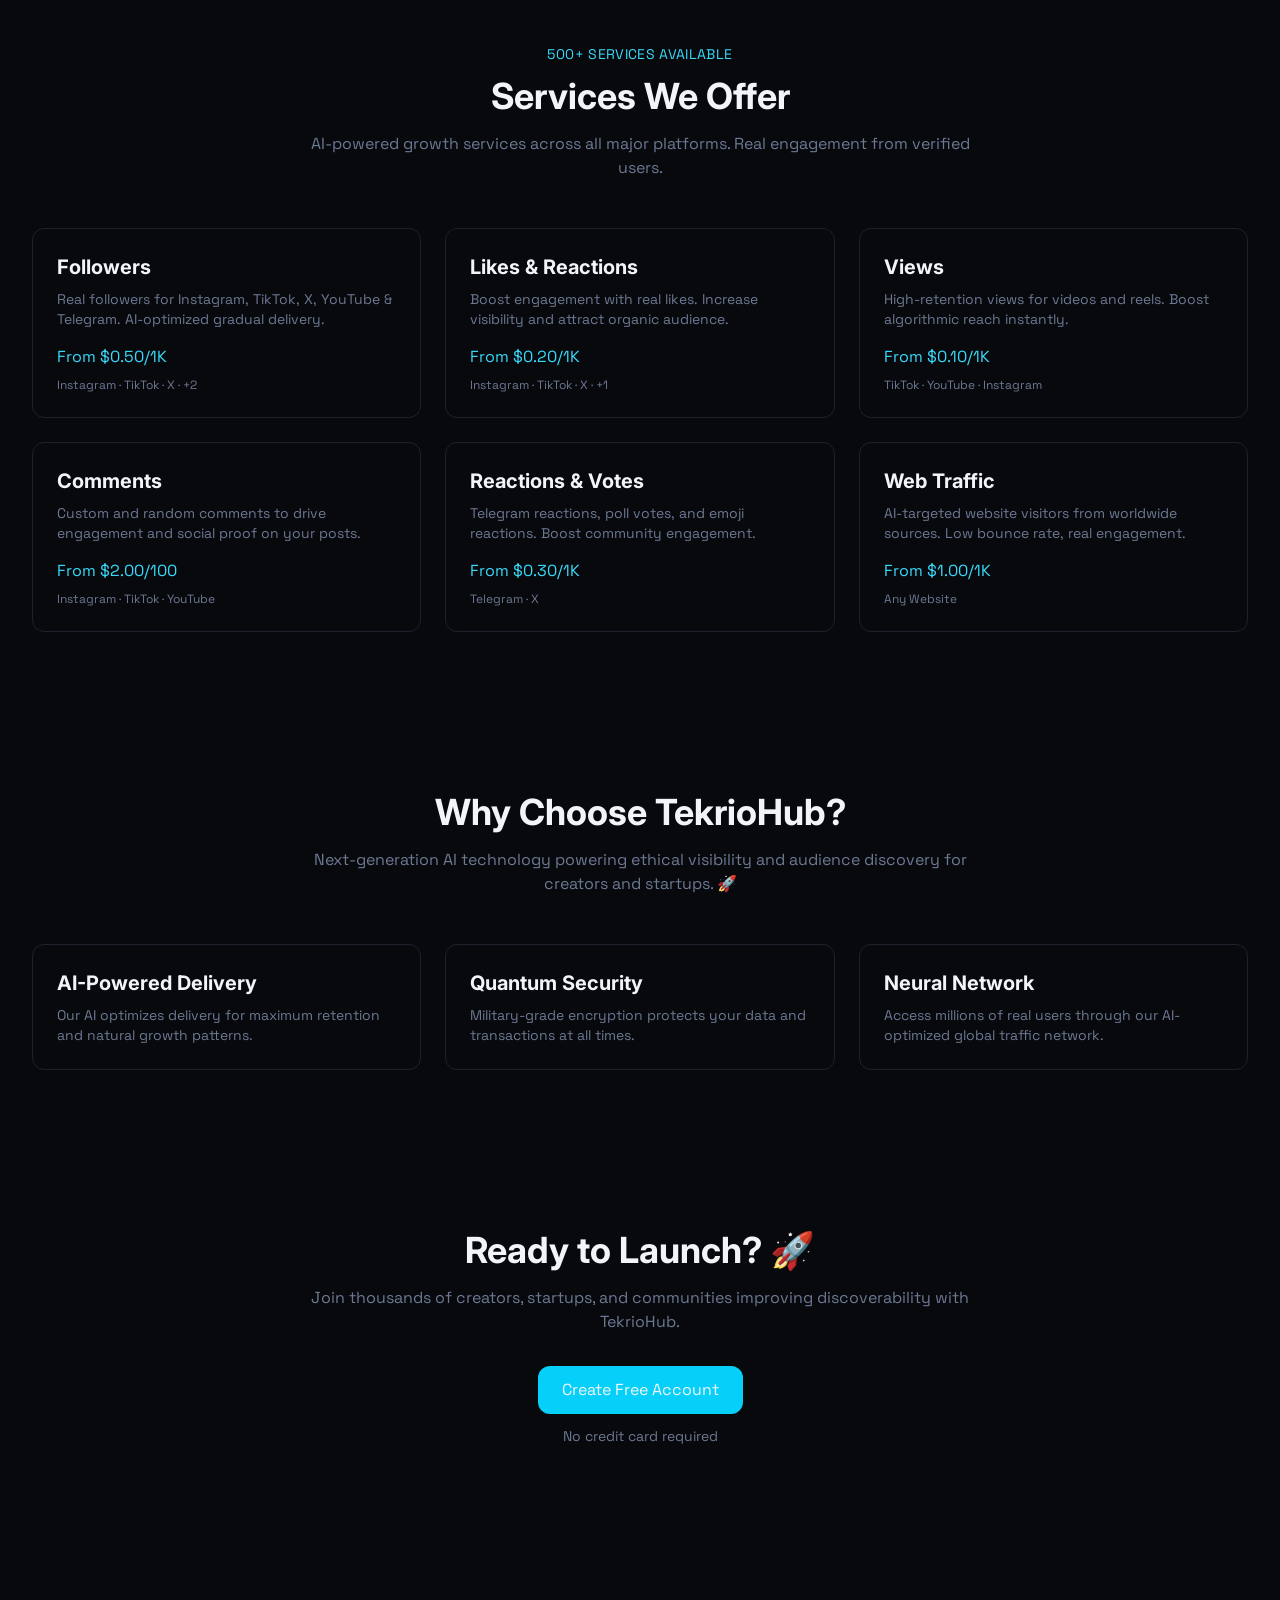
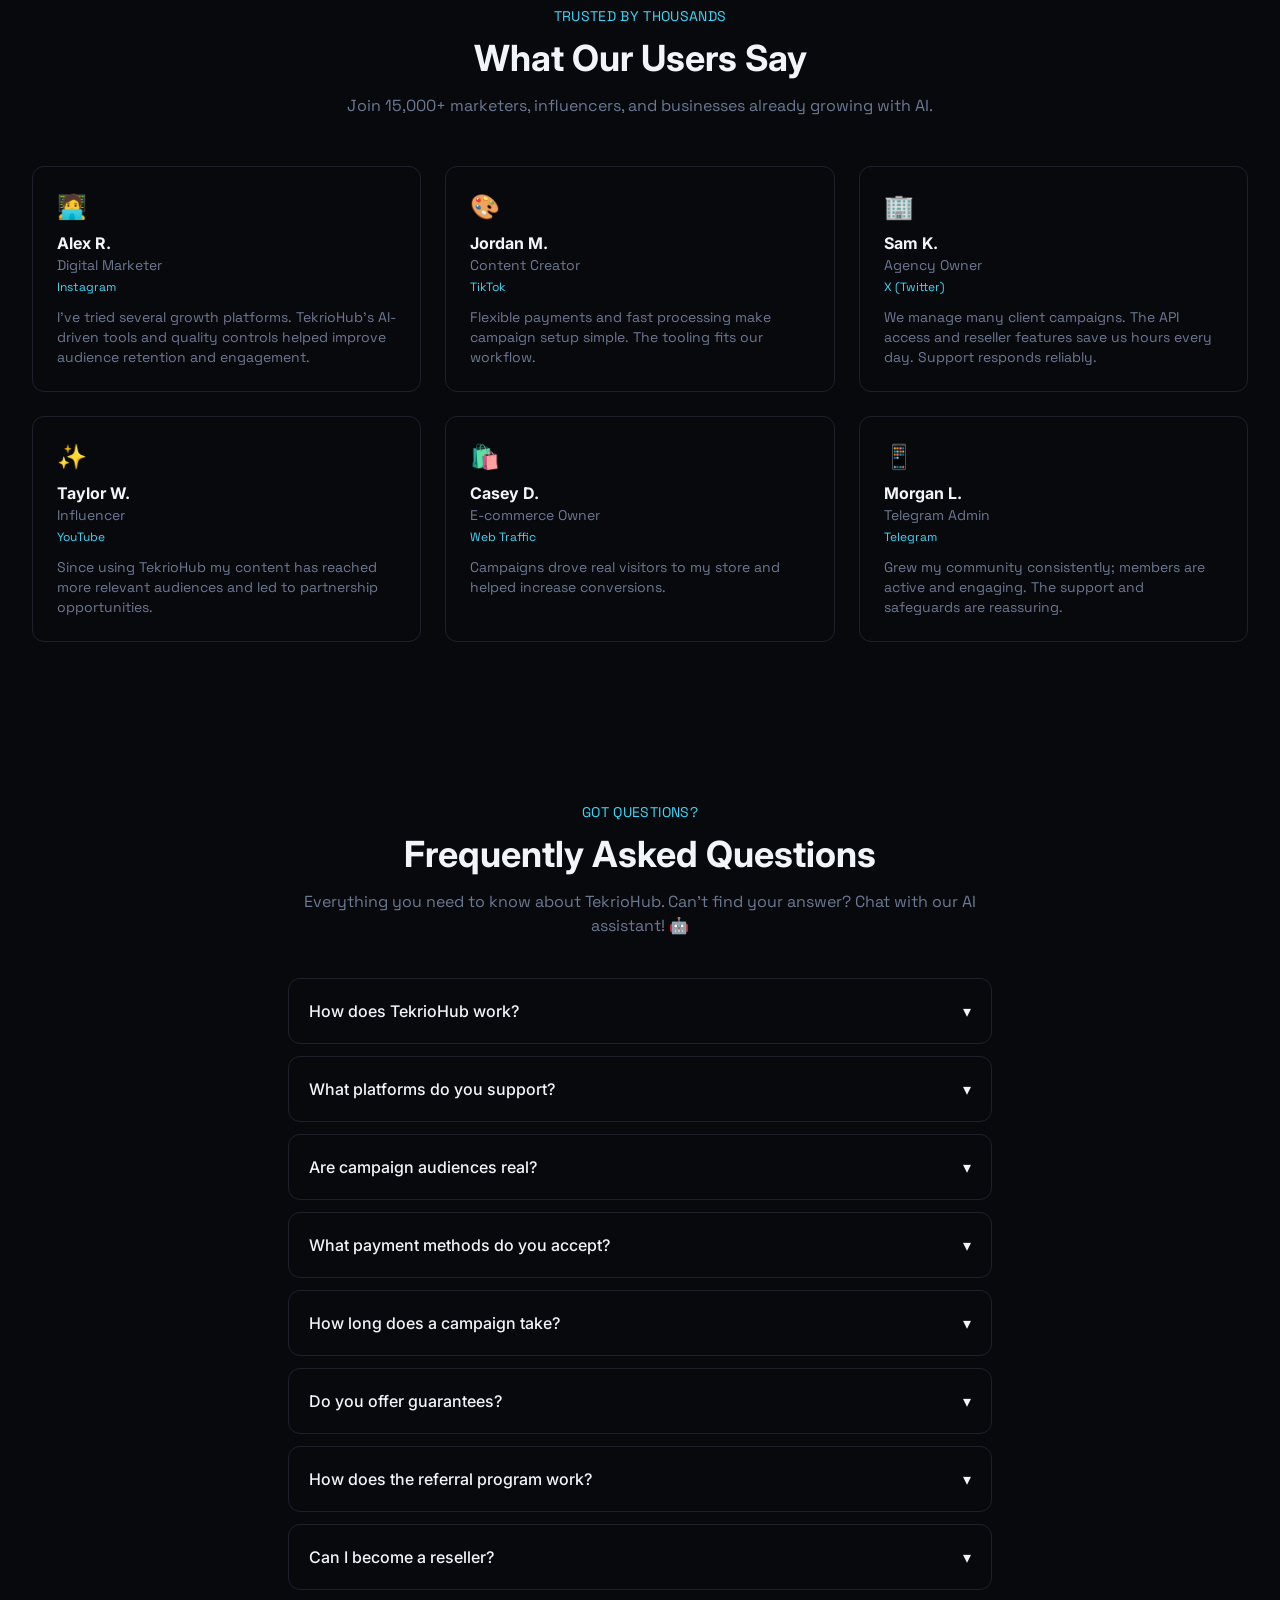
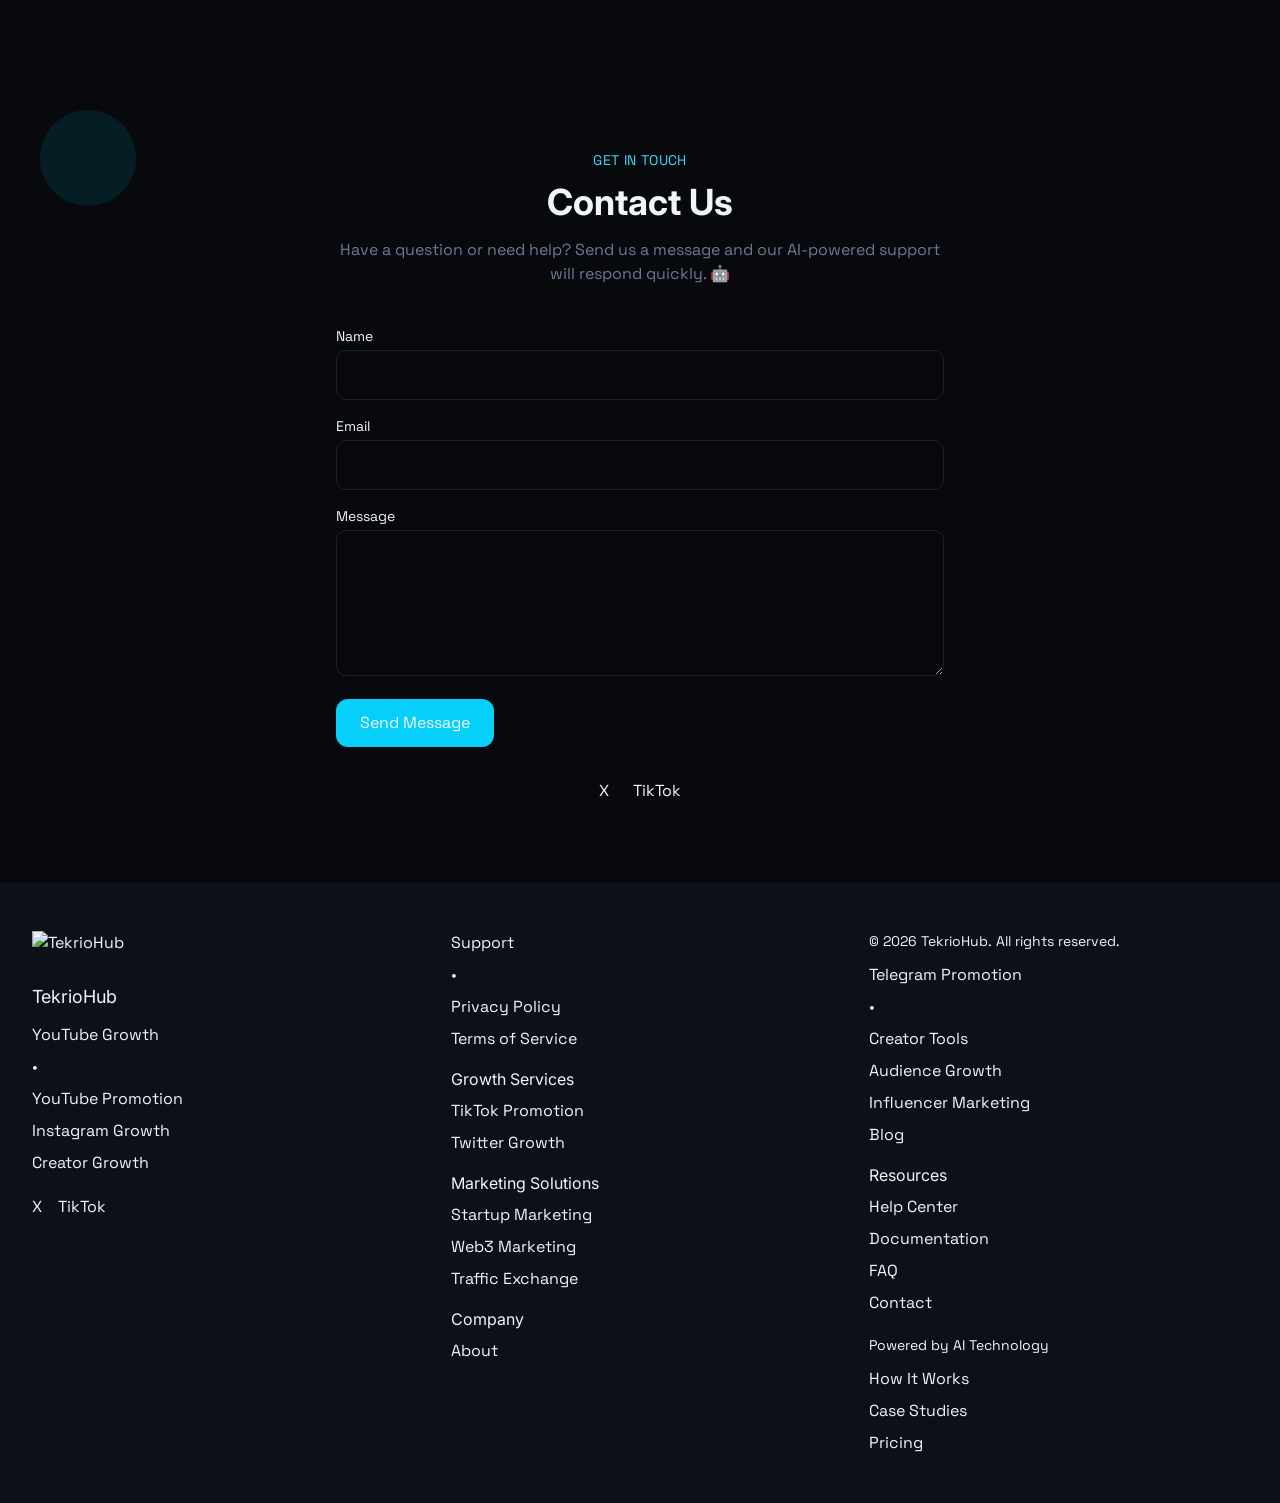
==== commit 1ea6337c: "Update copy on / via Tibly" ====
--- a/index.html
+++ b/index.html
@@ -91,7 +91,7 @@
       </div>
     </div>
     <div class="mt-12 flex overflow-x-auto snap-x snap-mandatory gap-6 pb-2">
-      <div class="shrink-0 snap-start basis-[85%] rounded-[12px] border border-[#1d212b] p-6"><p class="text-ink">AI Support</p></div>
+      <div class="shrink-0 snap-start basis-[85%] rounded-[12px] border border-[#1d212b] p-6"></div>
     </div>
   </div>
 </section>
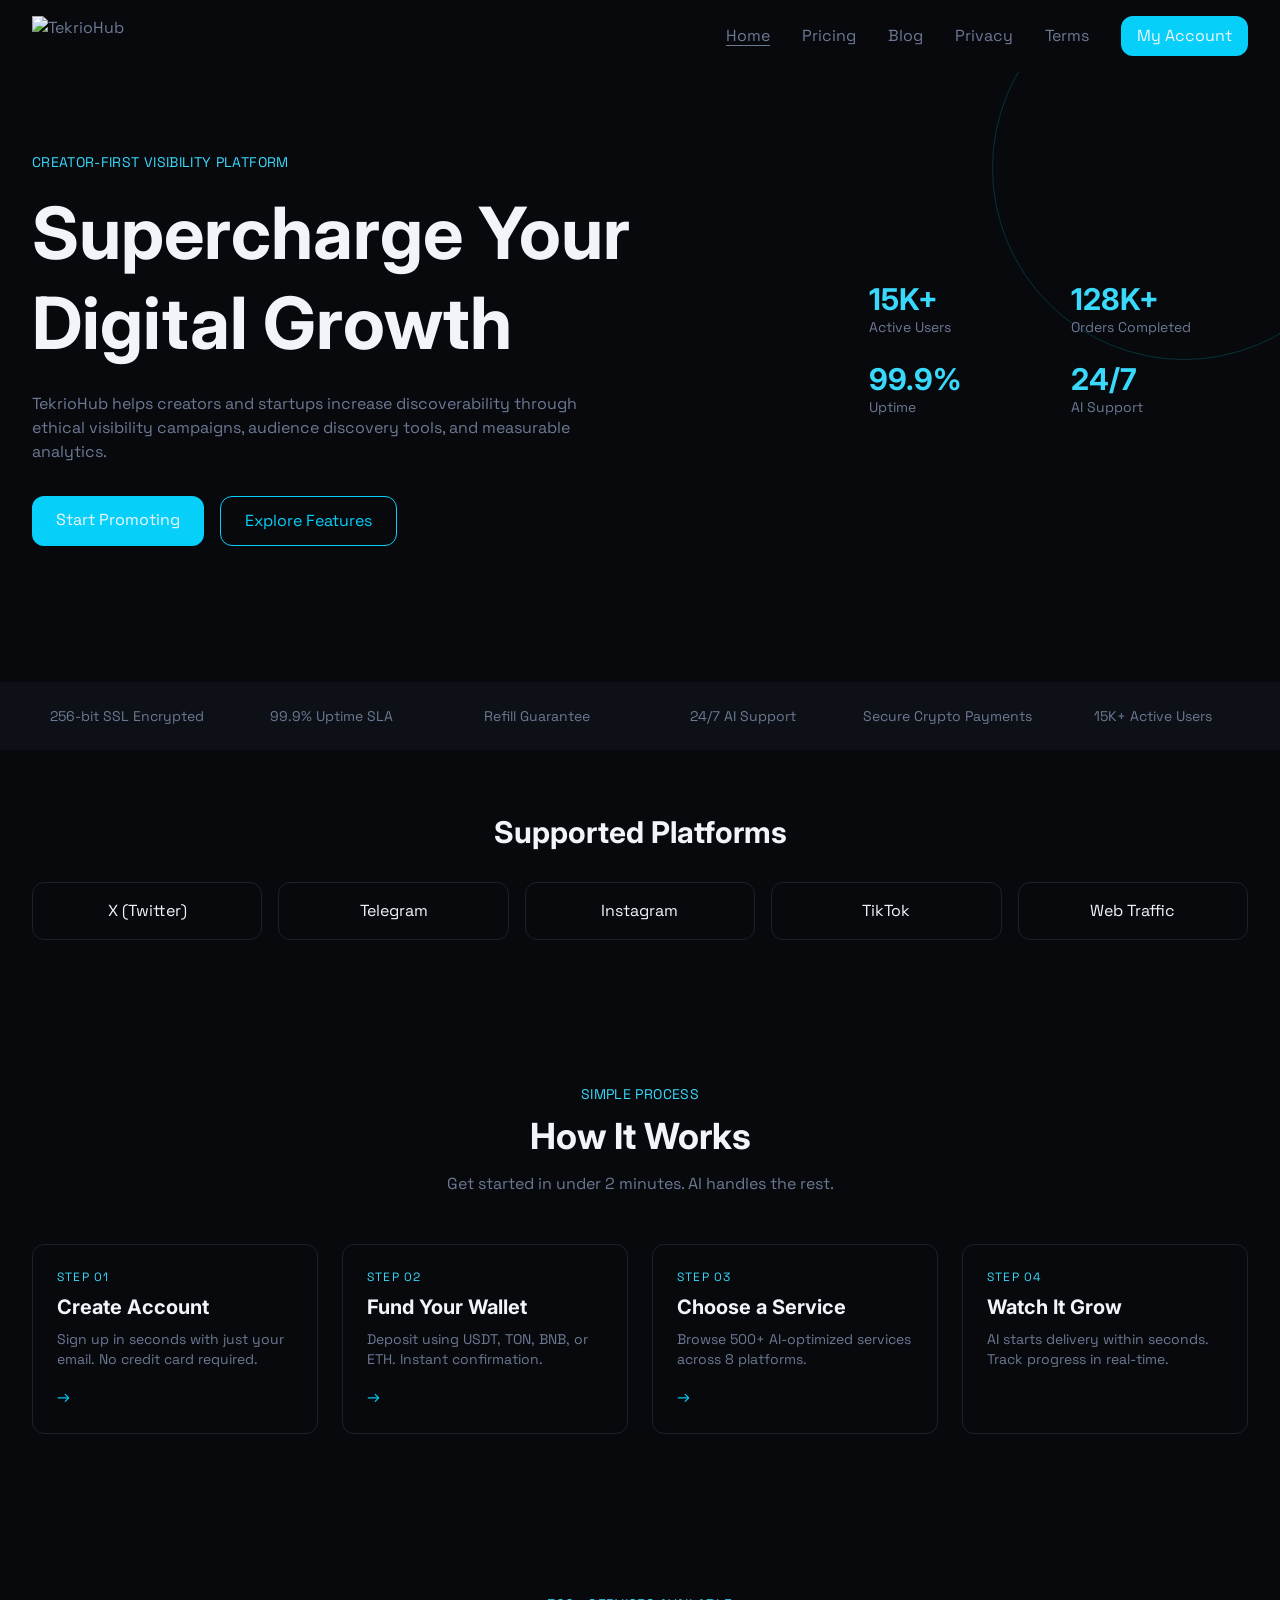
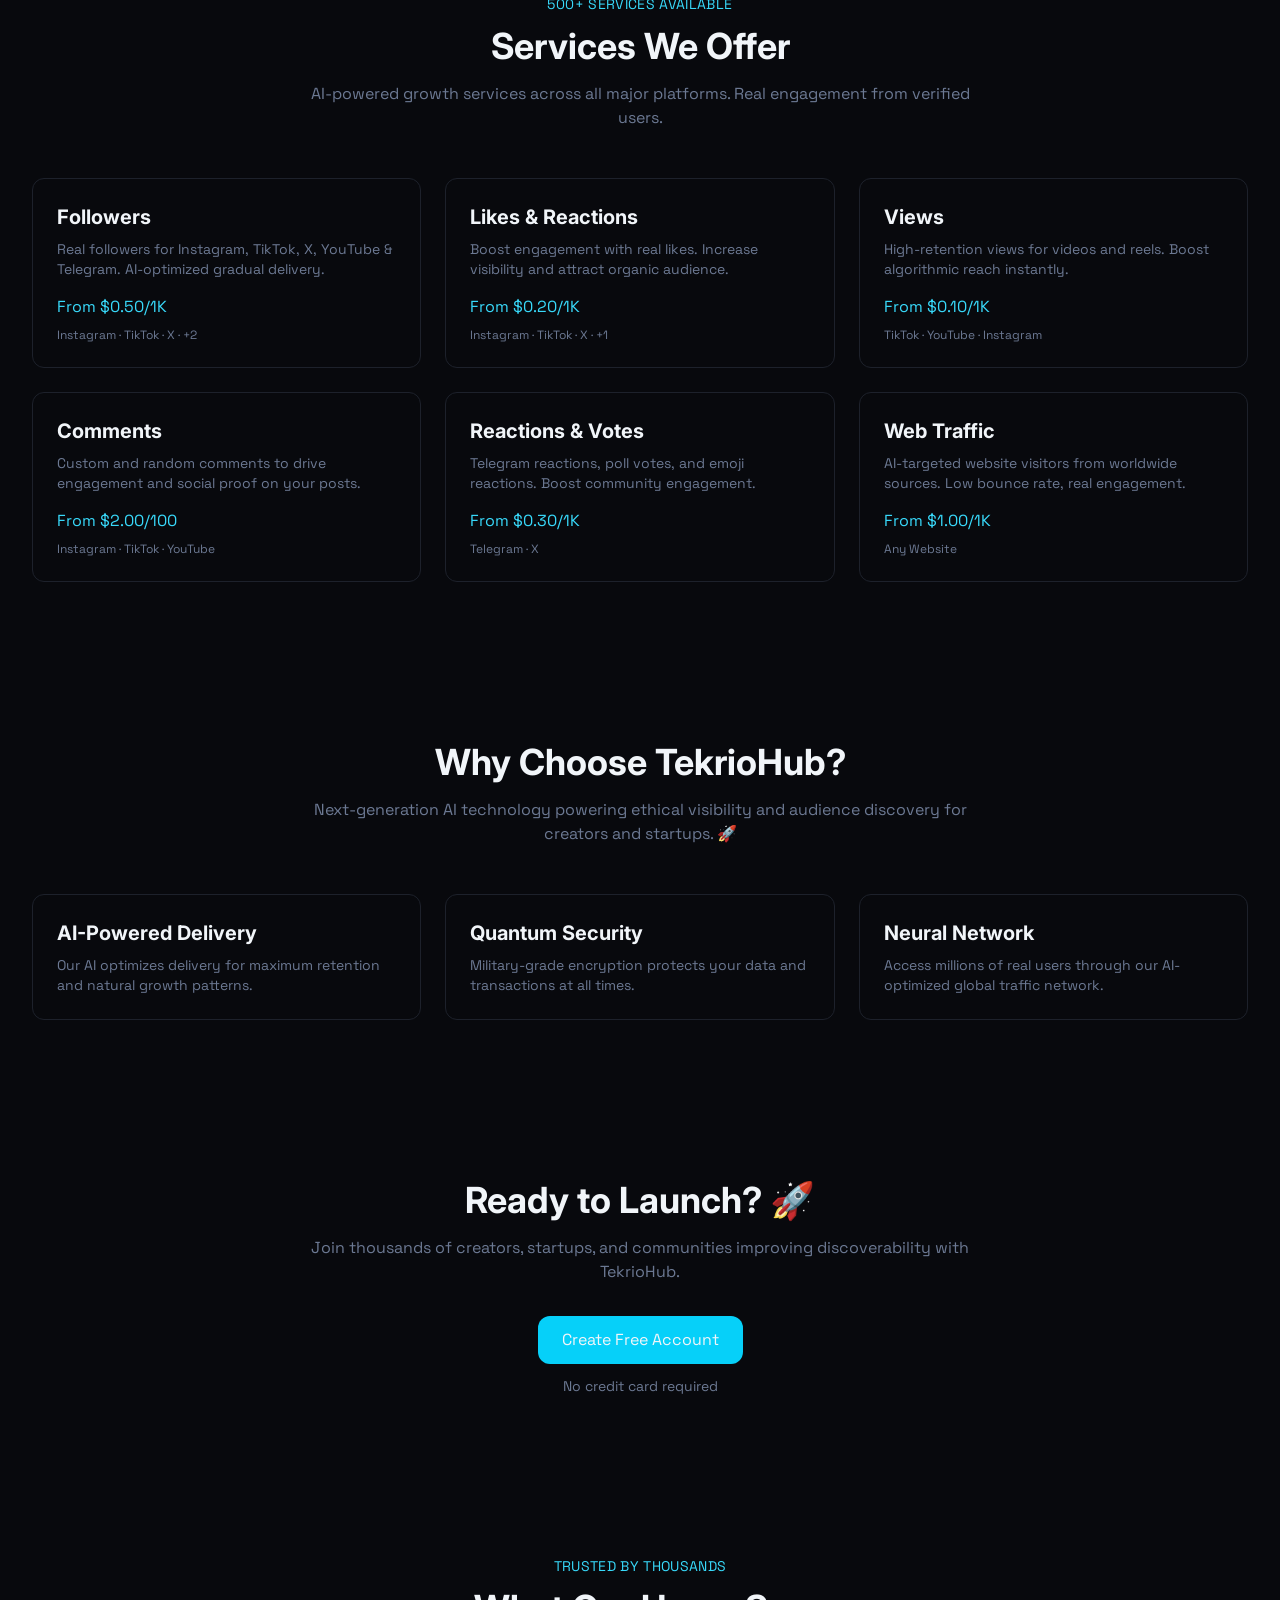
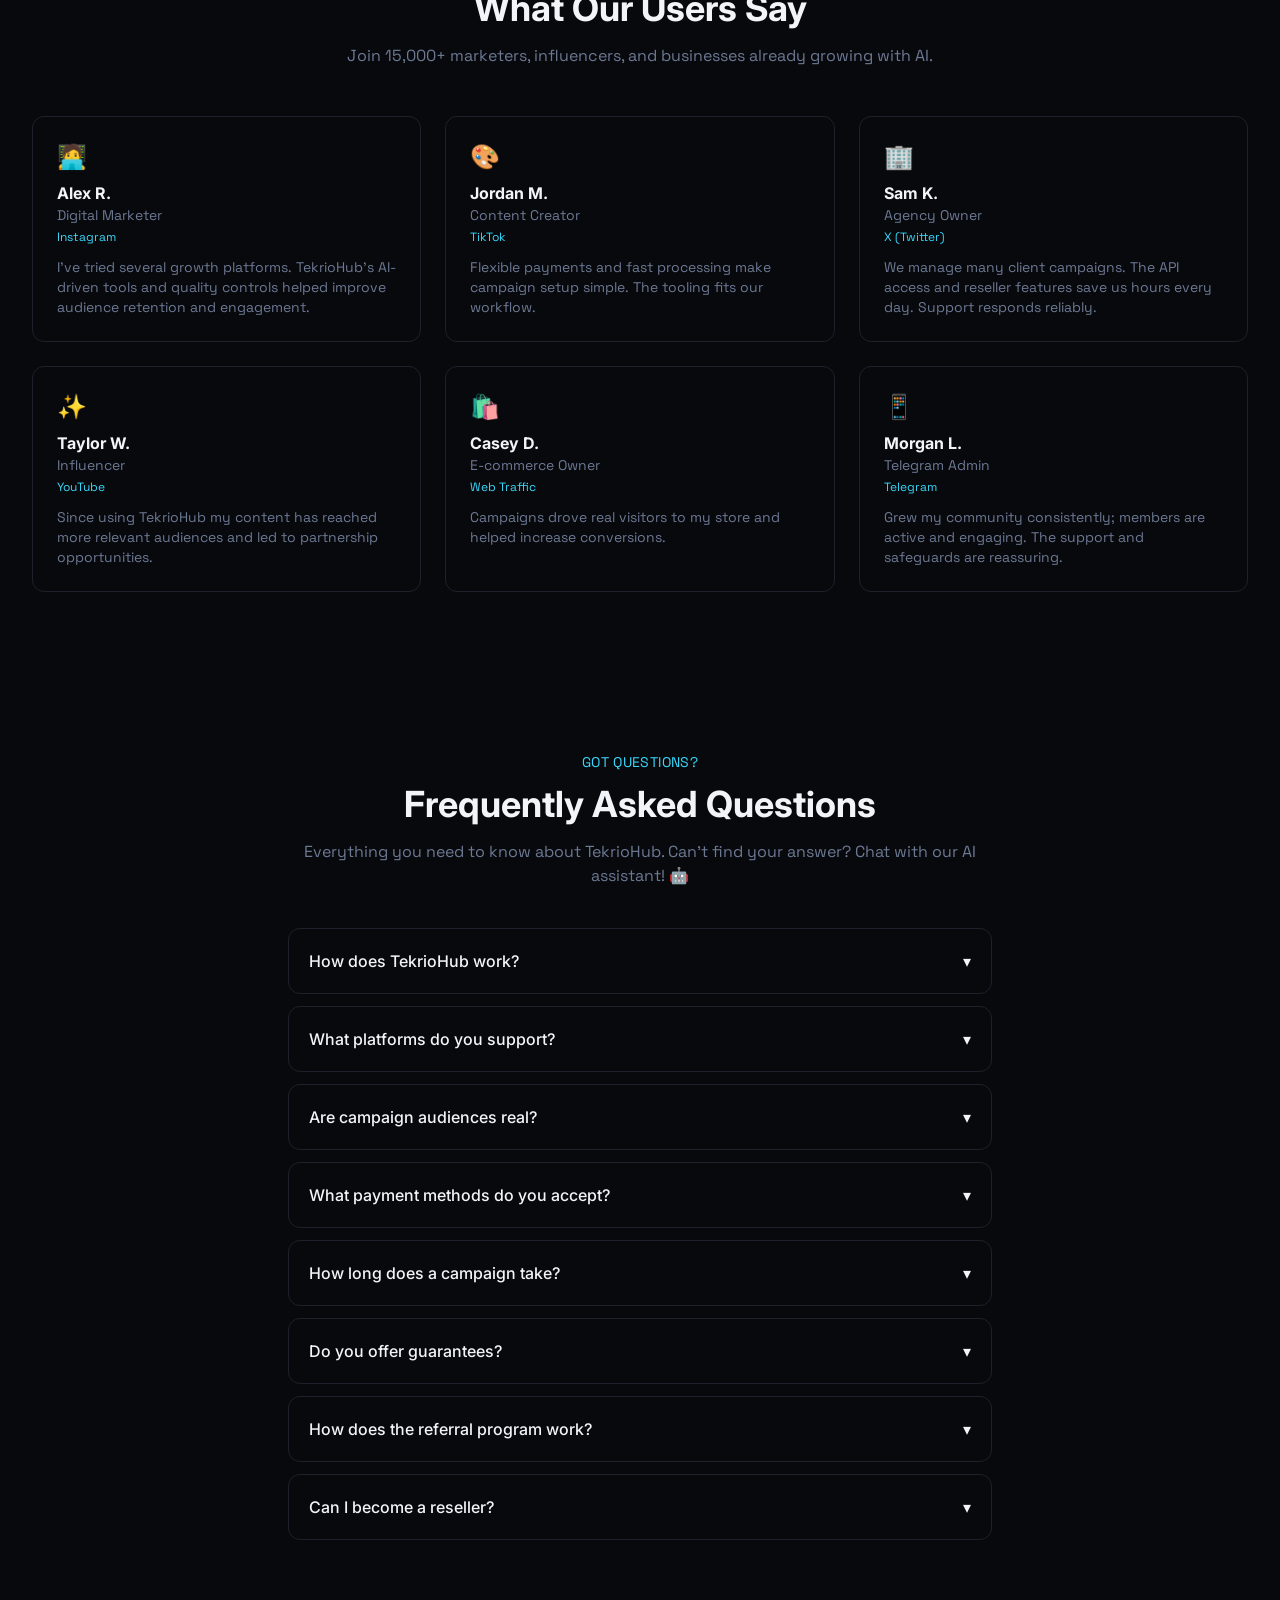
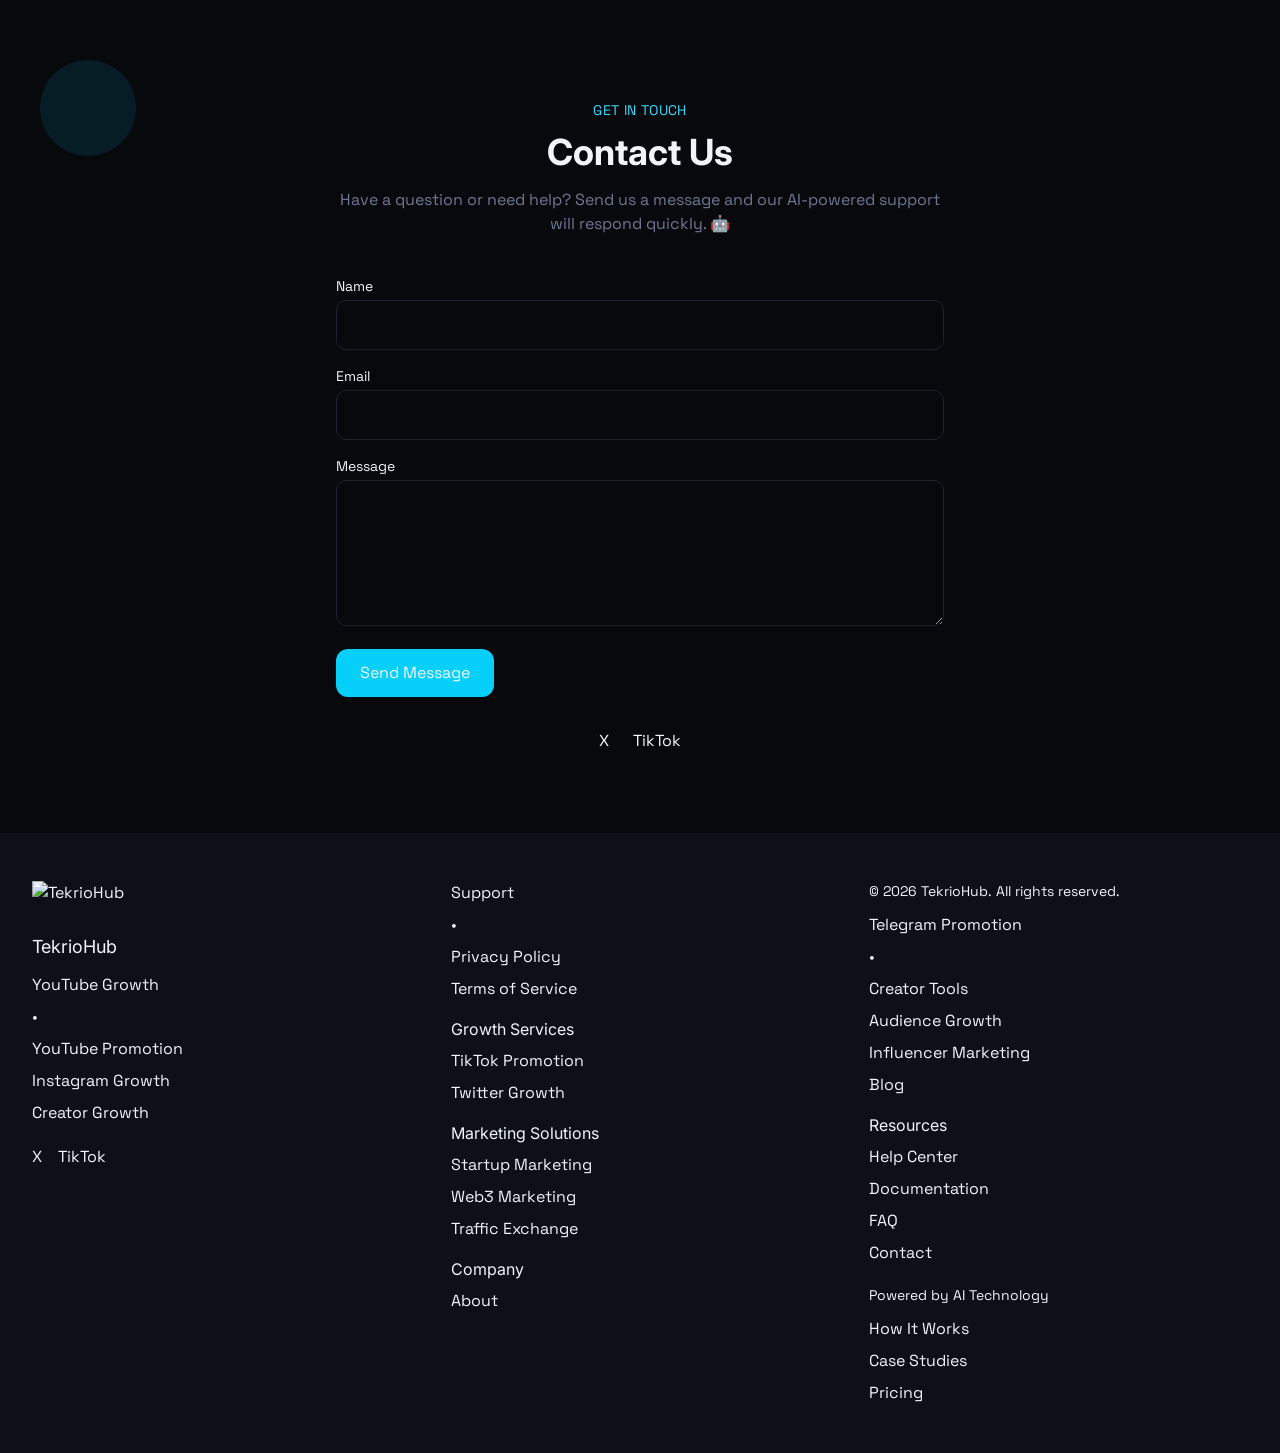
==== commit 8d28211d: "Update copy on / via Tibly" ====
--- a/index.html
+++ b/index.html
@@ -91,7 +91,7 @@
       </div>
     </div>
     <div class="mt-12 flex overflow-x-auto snap-x snap-mandatory gap-6 pb-2">
-      <div class="shrink-0 snap-start basis-[85%] rounded-[12px] border border-[#1d212b] p-6"></div>
+      
     </div>
   </div>
 </section>
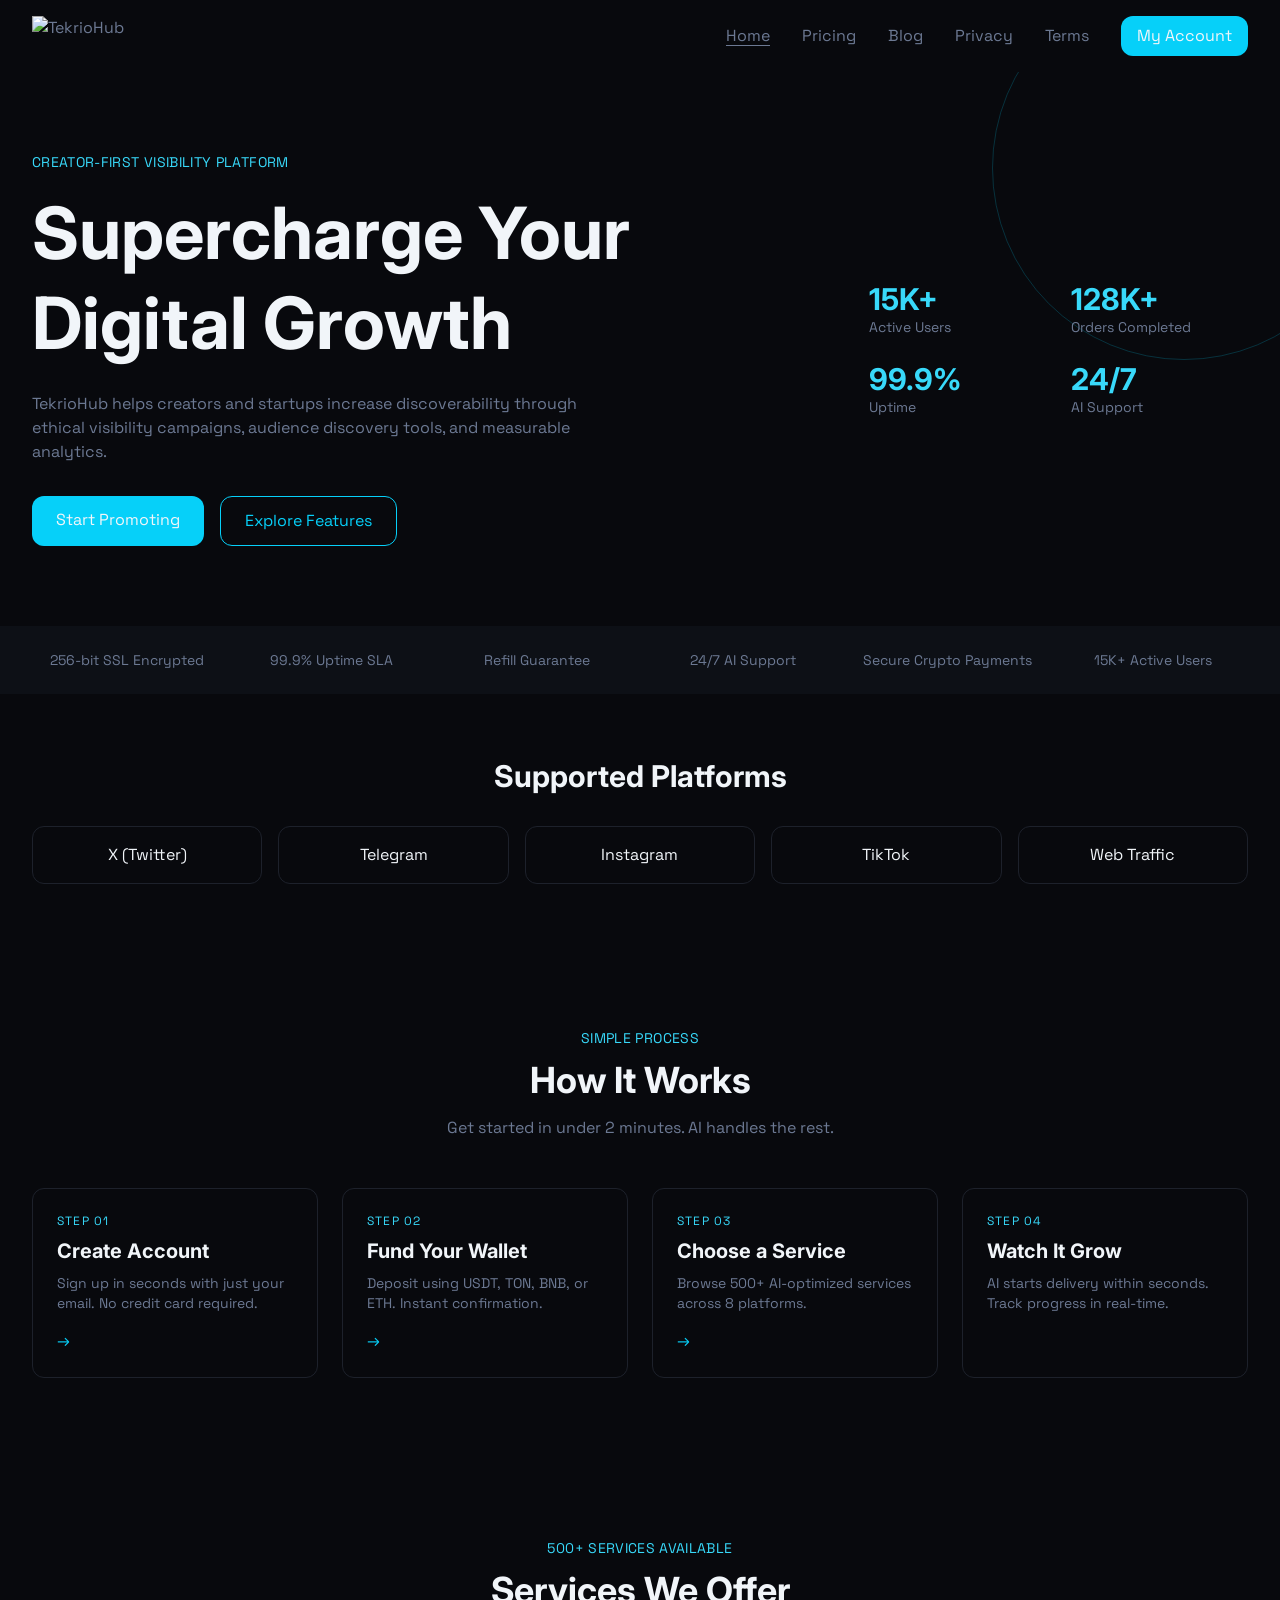
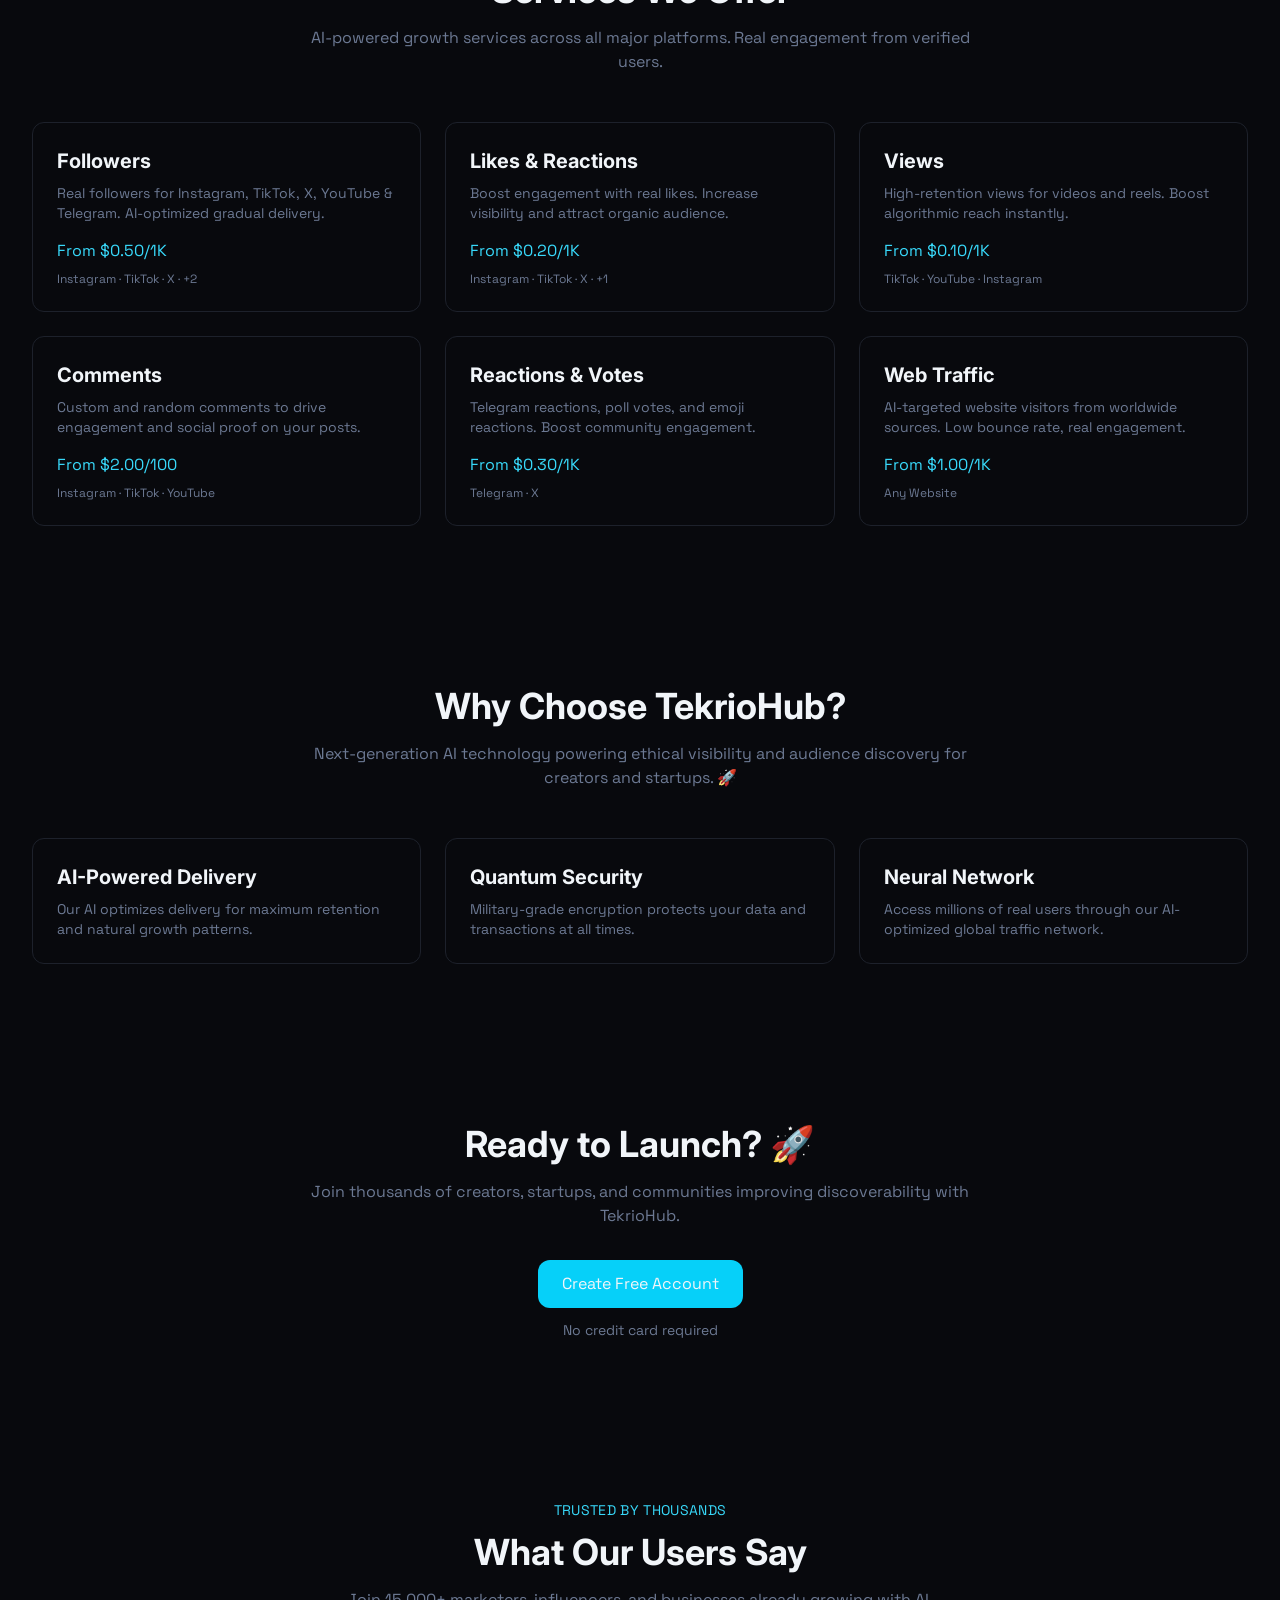
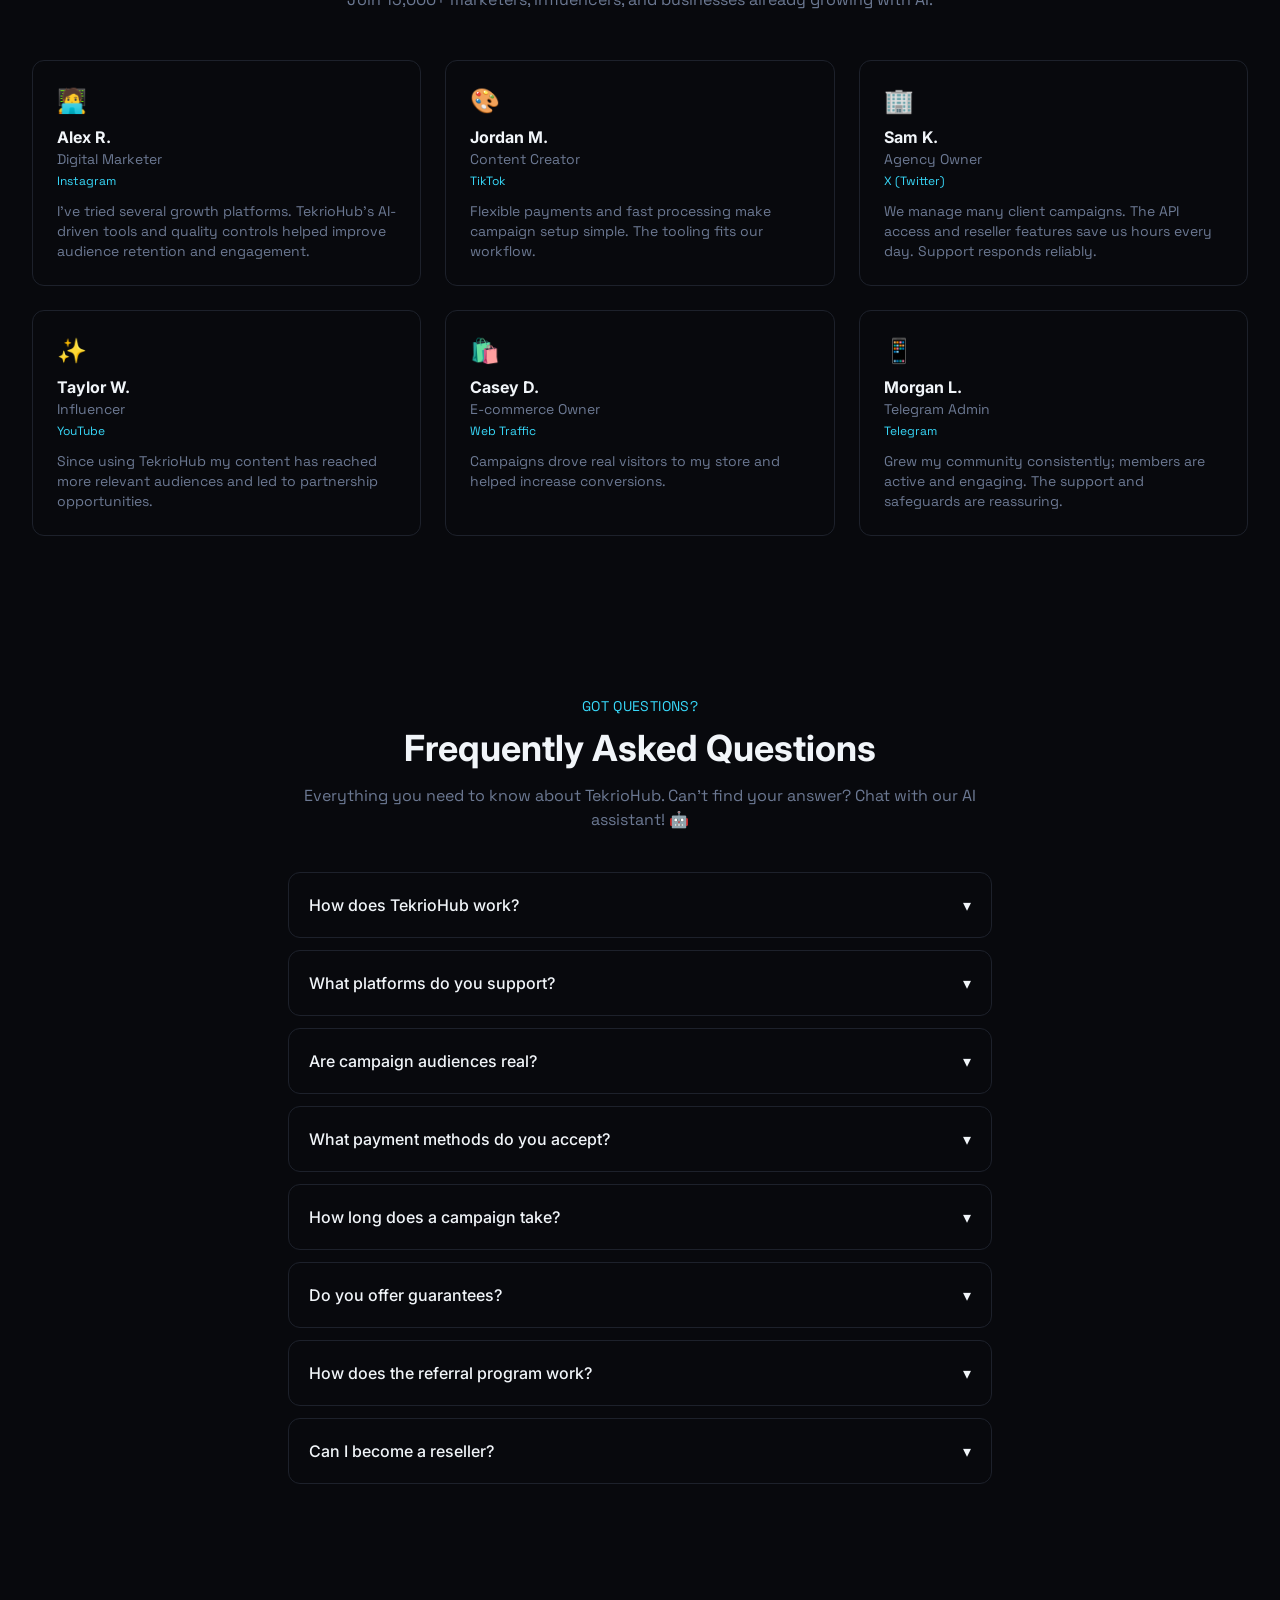
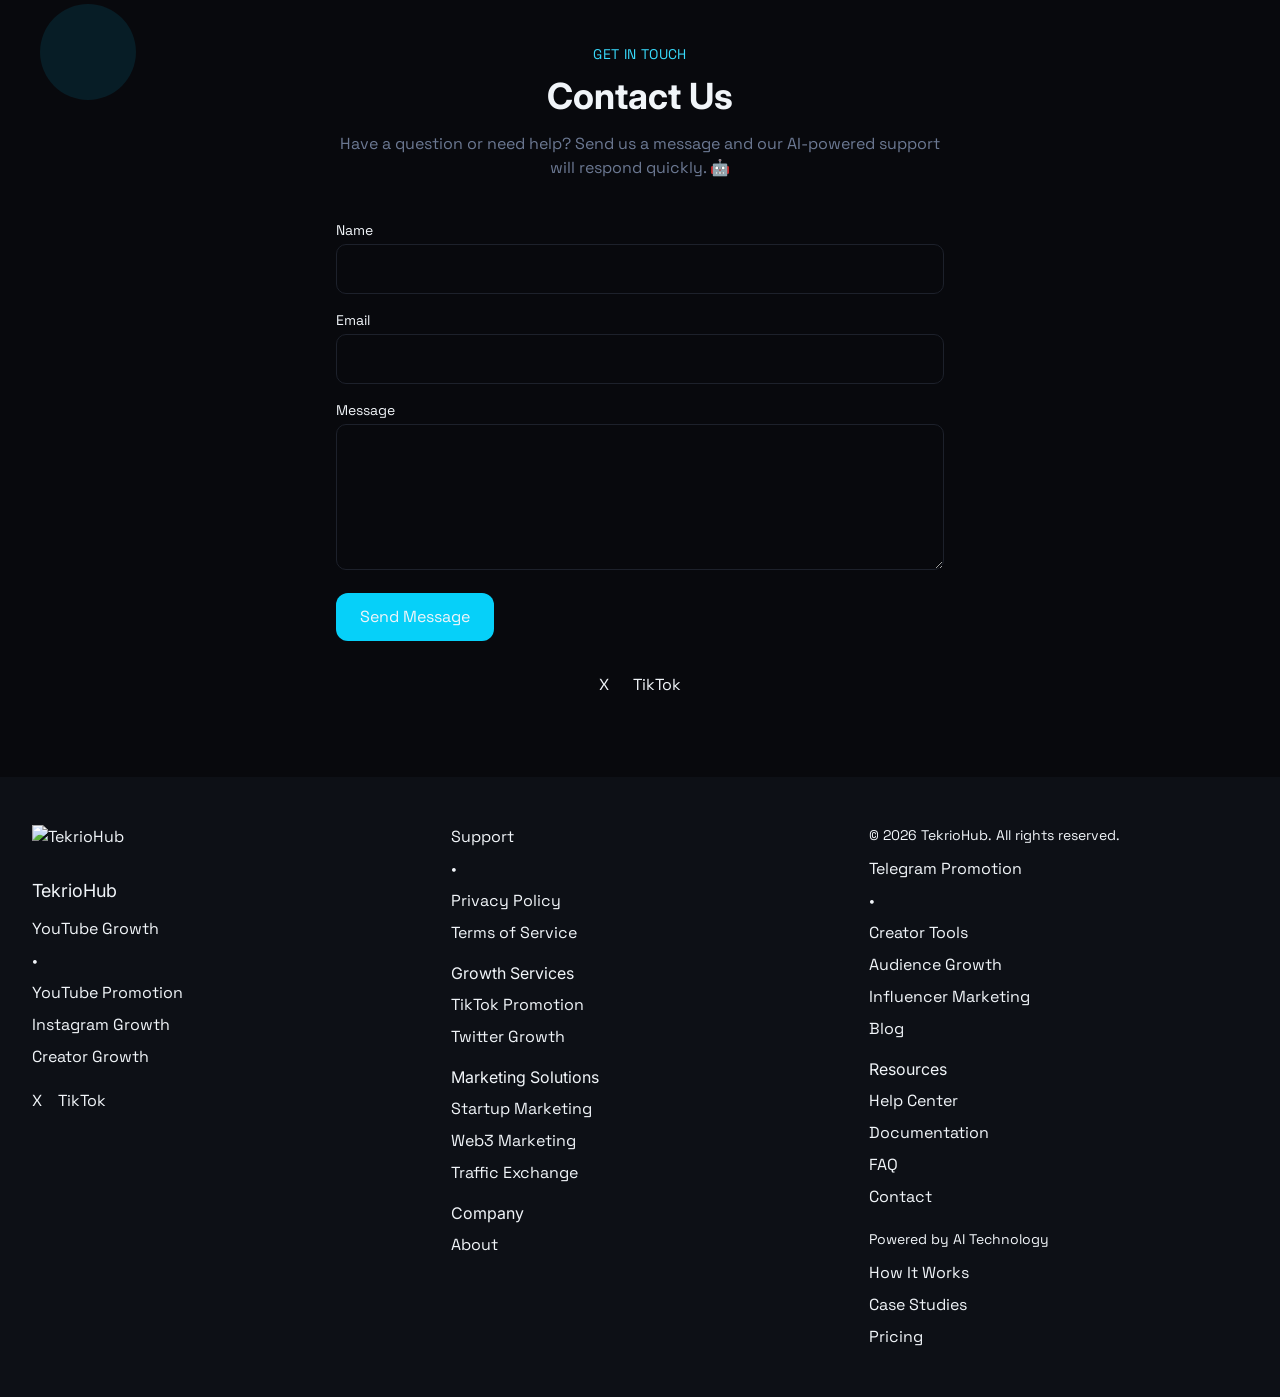
==== commit 266b609b: "Update copy on / via Tibly" ====
--- a/index.html
+++ b/index.html
@@ -21,7 +21,7 @@
 <script>document.addEventListener('input',function(e){var t=e.target;if(!t||t.type!=='range')return;var c=t.closest&&t.closest('.tibly-ba');if(c)c.style.setProperty('--ba',t.value+'%')});document.addEventListener('pointerdown',function(e){var c=e.target.closest&&e.target.closest('.tibly-ba');if(!c||e.button>0)return;e.preventDefault();var inp=c.querySelector('input[type=range]');var set=function(x){var r=c.getBoundingClientRect();if(!r.width)return;var p=Math.max(0,Math.min(100,(x-r.left)*100/r.width));c.style.setProperty('--ba',p+'%');if(inp)inp.value=Math.round(p)};set(e.clientX);var mv=function(ev){set(ev.clientX)};var up=function(){document.removeEventListener('pointermove',mv);document.removeEventListener('pointerup',up);document.removeEventListener('pointercancel',up)};document.addEventListener('pointermove',mv);document.addEventListener('pointerup',up);document.addEventListener('pointercancel',up)});document.addEventListener('click',function(e){var im=e.target.closest&&e.target.closest('[data-lightbox]');if(!im||!(im.currentSrc||im.src))return;e.preventDefault();var o=document.createElement('div');o.className='tibly-lb';var big=document.createElement('img');big.src=im.currentSrc||im.src;big.alt=im.alt||'';o.appendChild(big);o.addEventListener('click',function(){o.remove()});document.addEventListener('keydown',function esc(ev){if(ev.key==='Escape'){o.remove();document.removeEventListener('keydown',esc)}});document.body.appendChild(o)});document.addEventListener('click',function(e){var x=e.target.closest&&e.target.closest('[data-announce-close]');if(!x)return;var b=x.closest('[data-announce]');if(b){b.style.display='none';try{sessionStorage.setItem('tibly-announce','1')}catch(_){}}});addEventListener('DOMContentLoaded',function(){try{if(sessionStorage.getItem('tibly-announce')==='1'){var b=document.querySelector('[data-announce]');if(b)b.style.display='none'}}catch(_){}if('IntersectionObserver' in window&&!matchMedia('(prefers-reduced-motion:reduce)').matches){var els=document.querySelectorAll('[data-count]');if(els.length){var io=new IntersectionObserver(function(es){es.forEach(function(en){if(!en.isIntersecting)return;io.unobserve(en.target);var el=en.target,s=el.textContent||'',m=s.match(/[\d,]*\d(?:\.\d+)?/);if(!m)return;var raw=m[0],num=parseFloat(raw.replace(/,/g,''));if(!isFinite(num))return;var pre=s.slice(0,m.index),post=s.slice(m.index+raw.length),grp=raw.indexOf(',')>=0,dec=(raw.split('.')[1]||'').length,t0=performance.now();requestAnimationFrame(function tick(now){var p=Math.min((now-t0)/1400,1);p=1-Math.pow(1-p,3);var v=(num*p).toFixed(dec);if(grp)v=Number(v).toLocaleString('en-US',{minimumFractionDigits:dec});el.textContent=pre+v+post;if(p<1)requestAnimationFrame(tick)})})},{rootMargin:'0px 0px -10% 0px'});els.forEach(function(el){io.observe(el)})}}var badge=document.querySelector('[data-tibly-open]');if(badge){var src=document.querySelector('[data-tibly-field="hours"]');var txt=(src&&src.textContent||'').toLowerCase();var days=['sun','mon','tue','wed','thu','fri','sat'];var toMin=function(h,mm,ap){h=+h;mm=+(mm||0);if(ap==='pm'&&h!==12)h+=12;if(ap==='am'&&h===12)h=0;return h*60+mm};var spans=[];var re=/(sun|mon|tue|wed|thu|fri|sat|daily|every ?day)[a-z]*\s*(?:[-\u2013\u2014]\s*(sun|mon|tue|wed|thu|fri|sat)[a-z]*)?\s*:?\s*(\d{1,2})(?::(\d{2}))?\s*(am|pm)?\s*[-\u2013\u2014]\s*(\d{1,2})(?::(\d{2}))?\s*(am|pm)?/g,mm;while((mm=re.exec(txt))){var d1=mm[1].slice(0,3),d2=mm[2],ap1=mm[5]||(mm[8]==='pm'&&+mm[3]<=+mm[6]?'am':mm[8]),o=toMin(mm[3],mm[4],ap1),c=toMin(mm[6],mm[7],mm[8]);var from=d1==='dai'||d1==='eve'?0:days.indexOf(d1),to=d2?days.indexOf(d2.slice(0,3)):(d1==='dai'||d1==='eve'?6:from);if(from<0)continue;for(var d=from;;d=(d+1)%7){spans.push([d,o,c]);if(d===to)break}}if(spans.length){var now=new Date(),cur=now.getDay(),min=now.getHours()*60+now.getMinutes();var open=spans.some(function(s){return s[0]===cur&&min>=s[1]&&min<s[2]});badge.textContent=open?(badge.getAttribute('data-open-text')||'Open now'):(badge.getAttribute('data-closed-text')||'Closed now');badge.setAttribute('data-state',open?'open':'closed');badge.hidden=false}}});</script>
 <style>header a[aria-current="page"]:not(:has(img,svg)){text-decoration:underline;text-underline-offset:4px;text-decoration-thickness:1px}</style>
 <style>#nav-open~[class*="peer-checked:"][class*="fixed"]{min-height:100vh;min-height:100dvh}@media (prefers-reduced-motion:no-preference){label[for="nav-open"] span{transition:transform .3s ease,opacity .2s ease}header:has(#nav-open:checked) label[for="nav-open"]:not([aria-label="Close" i]) span:not(:has(span)):nth-of-type(1){transform:translateY(8px) rotate(45deg)}header:has(#nav-open:checked) label[for="nav-open"]:not([aria-label="Close" i]) span:not(:has(span)):nth-of-type(2){opacity:0}header:has(#nav-open:checked) label[for="nav-open"]:not([aria-label="Close" i]) span:not(:has(span)):nth-of-type(3){transform:translateY(-8px) rotate(-45deg)}#nav-open:checked~[class*="peer-checked:"]{animation:tibly-nav-in .25s ease}#nav-open:checked~[class*="peer-checked:"] label[for="nav-open"]{display:inline-block;animation:tibly-x-in .35s ease}@keyframes tibly-nav-in{from{opacity:0;transform:translateY(10px)}}@keyframes tibly-x-in{from{opacity:0;transform:rotate(-90deg) scale(.6)}}}</style>
-<link rel="stylesheet" href="/styles.css?v=0b97b1a1"/>
+<link rel="stylesheet" href="/styles.css?v=3d955223"/>
 </head>
 <body>
 <!-- block:header -->
@@ -90,9 +90,7 @@
         <div><p class="font-display text-3xl font-bold text-brand-400">24/7</p><p class="text-ink text-sm">AI Support</p></div>
       </div>
     </div>
-    <div class="mt-12 flex overflow-x-auto snap-x snap-mandatory gap-6 pb-2">
-      
-    </div>
+    
   </div>
 </section>
 <!-- /block:hero -->
--- a/styles.css
+++ b/styles.css
@@ -1,2 +1,2 @@
 /*! tailwindcss v4.3.2 | MIT License | https://tailwindcss.com */
-@layer properties{@supports (((-webkit-hyphens:none)) and (not (margin-trim:inline))) or ((-moz-orient:inline) and (not (color:rgb(from red r g b)))){*,:before,:after,::backdrop{--tw-translate-x:0;--tw-translate-y:0;--tw-translate-z:0;--tw-scroll-snap-strictness:proximity;--tw-space-y-reverse:0;--tw-divide-y-reverse:0;--tw-border-style:solid;--tw-leading:initial;--tw-font-weight:initial;--tw-tracking:initial;--tw-shadow:0 0 #0000;--tw-shadow-color:initial;--tw-shadow-alpha:100%;--tw-inset-shadow:0 0 #0000;--tw-inset-shadow-color:initial;--tw-inset-shadow-alpha:100%;--tw-ring-color:initial;--tw-ring-shadow:0 0 #0000;--tw-inset-ring-color:initial;--tw-inset-ring-shadow:0 0 #0000;--tw-ring-inset:initial;--tw-ring-offset-width:0px;--tw-ring-offset-color:#fff;--tw-ring-offset-shadow:0 0 #0000;--tw-blur:initial;--tw-brightness:initial;--tw-contrast:initial;--tw-grayscale:initial;--tw-hue-rotate:initial;--tw-invert:initial;--tw-opacity:initial;--tw-saturate:initial;--tw-sepia:initial;--tw-drop-shadow:initial;--tw-drop-shadow-color:initial;--tw-drop-shadow-alpha:100%;--tw-drop-shadow-size:initial;--tw-duration:initial}}}@layer theme{:root,:host{--font-sans:ui-sans-serif, system-ui, sans-serif, "Apple Color Emoji", "Segoe UI Emoji", "Segoe UI Symbol", "Noto Color Emoji";--font-mono:ui-monospace, SFMono-Regular, Menlo, Monaco, Consolas, "Liberation Mono", "Courier New", monospace;--color-red-200:oklch(88.5% .062 18.334);--color-red-600:oklch(57.7% .245 27.325);--color-white:#fff;--spacing:.25rem;--container-xl:36rem;--container-2xl:42rem;--container-3xl:48rem;--container-4xl:56rem;--container-5xl:64rem;--container-7xl:80rem;--text-xs:.75rem;--text-xs--line-height:calc(1 / .75);--text-sm:.875rem;--text-sm--line-height:calc(1.25 / .875);--text-base:1rem;--text-base--line-height:calc(1.5 / 1);--text-lg:1.125rem;--text-lg--line-height:calc(1.75 / 1.125);--text-xl:1.25rem;--text-xl--line-height:calc(1.75 / 1.25);--text-2xl:1.5rem;--text-2xl--line-height:calc(2 / 1.5);--text-3xl:1.875rem;--text-3xl--line-height:calc(2.25 / 1.875);--text-4xl:2.25rem;--text-4xl--line-height:calc(2.5 / 2.25);--text-5xl:3rem;--text-5xl--line-height:1;--font-weight-normal:400;--font-weight-medium:500;--font-weight-semibold:600;--font-weight-bold:700;--tracking-wide:.025em;--tracking-widest:.1em;--leading-tight:1.25;--radius-lg:.5rem;--animate-pulse:pulse 2s cubic-bezier(.4, 0, .6, 1) infinite;--blur-3xl:64px;--default-transition-duration:.15s;--default-transition-timing-function:cubic-bezier(.4, 0, .2, 1);--default-font-family:var(--font-sans);--default-mono-font-family:var(--font-mono);--color-brand-50:#e6fafe;--color-brand-100:#cdf6fe;--color-brand-200:#a0edfd;--color-brand-300:#6fe4fc;--color-brand-400:#38d9fa;--color-brand-500:#06d0f9;--color-brand-600:#05b3d6;--color-brand-700:#0492ae;--color-brand-800:#037086;--color-brand-900:#024f5f;--color-surface:#08090d;--color-ink:#6c7993;--font-display:"Inter", serif;--font-body:"Space Grotesk", sans-serif;--radius-DEFAULT:12px;--animate-marquee:marquee 30s linear infinite;--animate-kenburns:kenburns 18s ease-in-out infinite alternate;--animate-float:float 6s ease-in-out infinite;--animate-pulse-soft:pulse-soft 4s ease-in-out infinite;--animate-spin-slow:spin-slow 24s linear infinite}}@layer base{*,:after,:before,::backdrop{box-sizing:border-box;border:0 solid;margin:0;padding:0}::file-selector-button{box-sizing:border-box;border:0 solid;margin:0;padding:0}html,:host{-webkit-text-size-adjust:100%;tab-size:4;line-height:1.5;font-family:var(--default-font-family,ui-sans-serif, system-ui, sans-serif, "Apple Color Emoji", "Segoe UI Emoji", "Segoe UI Symbol", "Noto Color Emoji");font-feature-settings:var(--default-font-feature-settings,normal);font-variation-settings:var(--default-font-variation-settings,normal);-webkit-tap-highlight-color:transparent}hr{height:0;color:inherit;border-top-width:1px}abbr:where([title]){-webkit-text-decoration:underline dotted;text-decoration:underline dotted}h1,h2,h3,h4,h5,h6{font-size:inherit;font-weight:inherit}a{color:inherit;-webkit-text-decoration:inherit;-webkit-text-decoration:inherit;-webkit-text-decoration:inherit;text-decoration:inherit}b,strong{font-weight:bolder}code,kbd,samp,pre{font-family:var(--default-mono-font-family,ui-monospace, SFMono-Regular, Menlo, Monaco, Consolas, "Liberation Mono", "Courier New", monospace);font-feature-settings:var(--default-mono-font-feature-settings,normal);font-variation-settings:var(--default-mono-font-variation-settings,normal);font-size:1em}small{font-size:80%}sub,sup{vertical-align:baseline;font-size:75%;line-height:0;position:relative}sub{bottom:-.25em}sup{top:-.5em}table{text-indent:0;border-color:inherit;border-collapse:collapse}:-moz-focusring{outline:auto}progress{vertical-align:baseline}summary{display:list-item}ol,ul,menu{list-style:none}img,svg,video,canvas,audio,iframe,embed,object{vertical-align:middle;display:block}img,video{max-width:100%;height:auto}button,input,select,optgroup,textarea{font:inherit;font-feature-settings:inherit;font-variation-settings:inherit;letter-spacing:inherit;color:inherit;opacity:1;background-color:#0000;border-radius:0}::file-selector-button{font:inherit;font-feature-settings:inherit;font-variation-settings:inherit;letter-spacing:inherit;color:inherit;opacity:1;background-color:#0000;border-radius:0}:where(select:is([multiple],[size])) optgroup{font-weight:bolder}:where(select:is([multiple],[size])) optgroup option{padding-inline-start:20px}::file-selector-button{margin-inline-end:4px}::placeholder{opacity:1}@supports (not ((-webkit-appearance:-apple-pay-button))) or (contain-intrinsic-size:1px){::placeholder{color:currentColor}@supports (color:color-mix(in lab, red, red)){::placeholder{color:color-mix(in oklab, currentcolor 50%, transparent)}}}textarea{resize:vertical}::-webkit-search-decoration{-webkit-appearance:none}::-webkit-date-and-time-value{min-height:1lh;text-align:inherit}::-webkit-datetime-edit{display:inline-flex}::-webkit-datetime-edit-fields-wrapper{padding:0}::-webkit-datetime-edit{padding-block:0}::-webkit-datetime-edit-year-field{padding-block:0}::-webkit-datetime-edit-month-field{padding-block:0}::-webkit-datetime-edit-day-field{padding-block:0}::-webkit-datetime-edit-hour-field{padding-block:0}::-webkit-datetime-edit-minute-field{padding-block:0}::-webkit-datetime-edit-second-field{padding-block:0}::-webkit-datetime-edit-millisecond-field{padding-block:0}::-webkit-datetime-edit-meridiem-field{padding-block:0}::-webkit-calendar-picker-indicator{line-height:1}:-moz-ui-invalid{box-shadow:none}button,input:where([type=button],[type=reset],[type=submit]){appearance:button}::file-selector-button{appearance:button}::-webkit-inner-spin-button{height:auto}::-webkit-outer-spin-button{height:auto}[hidden]:where(:not([hidden=until-found])){display:none!important}}@layer components;@layer utilities{.sr-only{clip-path:inset(50%);white-space:nowrap;border-width:0;width:1px;height:1px;margin:-1px;padding:0;position:absolute;overflow:hidden}.absolute{position:absolute}.fixed{position:fixed}.relative{position:relative}.inset-0{inset:0}.-top-24{top:calc(var(--spacing) * -24)}.top-10{top:calc(var(--spacing) * 10)}.-right-24{right:calc(var(--spacing) * -24)}.left-1\/2{left:50%}.left-10{left:calc(var(--spacing) * 10)}.z-10{z-index:10}.z-50{z-index:50}.mx-auto{margin-inline:auto}.mt-1{margin-top:var(--spacing)}.mt-2{margin-top:calc(var(--spacing) * 2)}.mt-3{margin-top:calc(var(--spacing) * 3)}.mt-4{margin-top:calc(var(--spacing) * 4)}.mt-5{margin-top:calc(var(--spacing) * 5)}.mt-6{margin-top:calc(var(--spacing) * 6)}.mt-8{margin-top:calc(var(--spacing) * 8)}.mt-10{margin-top:calc(var(--spacing) * 10)}.mt-12{margin-top:calc(var(--spacing) * 12)}.mb-1{margin-bottom:var(--spacing)}.mb-1\.5{margin-bottom:calc(var(--spacing) * 1.5)}.mb-2{margin-bottom:calc(var(--spacing) * 2)}.block{display:block}.flex{display:flex}.grid{display:grid}.hidden{display:none}.inline-block{display:inline-block}.h-0\.5{height:calc(var(--spacing) * .5)}.h-4{height:calc(var(--spacing) * 4)}.h-7{height:calc(var(--spacing) * 7)}.h-24{height:calc(var(--spacing) * 24)}.h-64{height:calc(var(--spacing) * 64)}.h-96{height:calc(var(--spacing) * 96)}.h-\[40px\]{height:40px}.w-1\/2{width:50%}.w-2\/3{width:66.6667%}.w-3\/4{width:75%}.w-6{width:calc(var(--spacing) * 6)}.w-7{width:calc(var(--spacing) * 7)}.w-24{width:calc(var(--spacing) * 24)}.w-64{width:calc(var(--spacing) * 64)}.w-96{width:calc(var(--spacing) * 96)}.w-auto{width:auto}.w-full{width:100%}.max-w-2xl{max-width:var(--container-2xl)}.max-w-3xl{max-width:var(--container-3xl)}.max-w-4xl{max-width:var(--container-4xl)}.max-w-5xl{max-width:var(--container-5xl)}.max-w-7xl{max-width:var(--container-7xl)}.max-w-xl{max-width:var(--container-xl)}.flex-1{flex:1}.shrink-0{flex-shrink:0}.basis-\[85\%\]{flex-basis:85%}.-translate-x-1\/2{--tw-translate-x:calc(calc(1 / 2 * 100%) * -1);translate:var(--tw-translate-x) var(--tw-translate-y)}.animate-float{animation:var(--animate-float)}.animate-pulse{animation:var(--animate-pulse)}.animate-pulse-soft{animation:var(--animate-pulse-soft)}.animate-spin-slow{animation:var(--animate-spin-slow)}.cursor-pointer{cursor:pointer}.snap-x{scroll-snap-type:x var(--tw-scroll-snap-strictness)}.snap-mandatory{--tw-scroll-snap-strictness:mandatory}.snap-start{scroll-snap-align:start}.list-disc{list-style-type:disc}.list-none{list-style-type:none}.grid-cols-1{grid-template-columns:repeat(1,minmax(0,1fr))}.grid-cols-2{grid-template-columns:repeat(2,minmax(0,1fr))}.grid-cols-4{grid-template-columns:repeat(4,minmax(0,1fr))}.flex-col{flex-direction:column}.flex-wrap{flex-wrap:wrap}.items-center{align-items:center}.justify-between{justify-content:space-between}.justify-center{justify-content:center}.justify-end{justify-content:flex-end}.gap-2{gap:calc(var(--spacing) * 2)}.gap-3{gap:calc(var(--spacing) * 3)}.gap-4{gap:calc(var(--spacing) * 4)}.gap-6{gap:calc(var(--spacing) * 6)}.gap-8{gap:calc(var(--spacing) * 8)}.gap-10{gap:calc(var(--spacing) * 10)}:where(.space-y-1>:not(:last-child)){--tw-space-y-reverse:0;margin-block-start:calc(var(--spacing) * var(--tw-space-y-reverse));margin-block-end:calc(var(--spacing) * calc(1 - var(--tw-space-y-reverse)))}:where(.space-y-2>:not(:last-child)){--tw-space-y-reverse:0;margin-block-start:calc(calc(var(--spacing) * 2) * var(--tw-space-y-reverse));margin-block-end:calc(calc(var(--spacing) * 2) * calc(1 - var(--tw-space-y-reverse)))}:where(.space-y-3>:not(:last-child)){--tw-space-y-reverse:0;margin-block-start:calc(calc(var(--spacing) * 3) * var(--tw-space-y-reverse));margin-block-end:calc(calc(var(--spacing) * 3) * calc(1 - var(--tw-space-y-reverse)))}:where(.space-y-4>:not(:last-child)){--tw-space-y-reverse:0;margin-block-start:calc(calc(var(--spacing) * 4) * var(--tw-space-y-reverse));margin-block-end:calc(calc(var(--spacing) * 4) * calc(1 - var(--tw-space-y-reverse)))}:where(.space-y-6>:not(:last-child)){--tw-space-y-reverse:0;margin-block-start:calc(calc(var(--spacing) * 6) * var(--tw-space-y-reverse));margin-block-end:calc(calc(var(--spacing) * 6) * calc(1 - var(--tw-space-y-reverse)))}:where(.divide-y>:not(:last-child)){--tw-divide-y-reverse:0;border-bottom-style:var(--tw-border-style);border-top-style:var(--tw-border-style);border-top-width:calc(1px * var(--tw-divide-y-reverse));border-bottom-width:calc(1px * calc(1 - var(--tw-divide-y-reverse)))}:where(.divide-\[\#1d212b\]>:not(:last-child)){border-color:#1d212b}.overflow-hidden{overflow:hidden}.overflow-x-auto{overflow-x:auto}.rounded{border-radius:.25rem}.rounded-\[10px\]{border-radius:10px}.rounded-\[12px\]{border-radius:12px}.rounded-full{border-radius:3.40282e38px}.rounded-lg{border-radius:var(--radius-lg)}.border{border-style:var(--tw-border-style);border-width:1px}.border-dashed{--tw-border-style:dashed;border-style:dashed}.border-\[\#1d212b\]{border-color:#1d212b}.border-\[\#06d0f9\]{border-color:#06d0f9}.border-brand-500\/20{border-color:#06d0f933}@supports (color:color-mix(in lab, red, red)){.border-brand-500\/20{border-color:color-mix(in oklab, var(--color-brand-500) 20%, transparent)}}.border-brand-600\/30{border-color:#05b3d64d}@supports (color:color-mix(in lab, red, red)){.border-brand-600\/30{border-color:color-mix(in oklab, var(--color-brand-600) 30%, transparent)}}.border-ink\/10{border-color:#6c79931a}@supports (color:color-mix(in lab, red, red)){.border-ink\/10{border-color:color-mix(in oklab, var(--color-ink) 10%, transparent)}}.border-ink\/15{border-color:#6c799326}@supports (color:color-mix(in lab, red, red)){.border-ink\/15{border-color:color-mix(in oklab, var(--color-ink) 15%, transparent)}}.border-ink\/20{border-color:#6c799333}@supports (color:color-mix(in lab, red, red)){.border-ink\/20{border-color:color-mix(in oklab, var(--color-ink) 20%, transparent)}}.border-red-200{border-color:var(--color-red-200)}.bg-\[\#0d1016\]{background-color:#0d1016}.bg-\[\#06d0f9\]{background-color:#06d0f9}.bg-\[\#06d0f9\]\/20{background-color:oklab(79.2575% -.110972 -.0897398/.2)}.bg-\[\#08090d\]{background-color:#08090d}.bg-brand-500\/10{background-color:#06d0f91a}@supports (color:color-mix(in lab, red, red)){.bg-brand-500\/10{background-color:color-mix(in oklab, var(--color-brand-500) 10%, transparent)}}.bg-brand-600\/5{background-color:#05b3d60d}@supports (color:color-mix(in lab, red, red)){.bg-brand-600\/5{background-color:color-mix(in oklab, var(--color-brand-600) 5%, transparent)}}.bg-brand-600\/10{background-color:#05b3d61a}@supports (color:color-mix(in lab, red, red)){.bg-brand-600\/10{background-color:color-mix(in oklab, var(--color-brand-600) 10%, transparent)}}.bg-current{background-color:currentColor}.bg-ink\/10{background-color:#6c79931a}@supports (color:color-mix(in lab, red, red)){.bg-ink\/10{background-color:color-mix(in oklab, var(--color-ink) 10%, transparent)}}.bg-surface{background-color:var(--color-surface)}.bg-transparent{background-color:#0000}.bg-white{background-color:var(--color-white)}.p-4{padding:calc(var(--spacing) * 4)}.p-5{padding:calc(var(--spacing) * 5)}.p-6{padding:calc(var(--spacing) * 6)}.p-8{padding:calc(var(--spacing) * 8)}.px-3{padding-inline:calc(var(--spacing) * 3)}.px-4{padding-inline:calc(var(--spacing) * 4)}.px-5{padding-inline:calc(var(--spacing) * 5)}.px-6{padding-inline:calc(var(--spacing) * 6)}.py-1{padding-block:var(--spacing)}.py-2{padding-block:calc(var(--spacing) * 2)}.py-2\.5{padding-block:calc(var(--spacing) * 2.5)}.py-3{padding-block:calc(var(--spacing) * 3)}.py-4{padding-block:calc(var(--spacing) * 4)}.py-6{padding-block:calc(var(--spacing) * 6)}.py-10{padding-block:calc(var(--spacing) * 10)}.py-12{padding-block:calc(var(--spacing) * 12)}.py-16{padding-block:calc(var(--spacing) * 16)}.py-20{padding-block:calc(var(--spacing) * 20)}.py-24{padding-block:calc(var(--spacing) * 24)}.pt-1{padding-top:var(--spacing)}.pt-2{padding-top:calc(var(--spacing) * 2)}.pt-3{padding-top:calc(var(--spacing) * 3)}.pt-4{padding-top:calc(var(--spacing) * 4)}.pt-8{padding-top:calc(var(--spacing) * 8)}.pb-2{padding-bottom:calc(var(--spacing) * 2)}.pb-10{padding-bottom:calc(var(--spacing) * 10)}.pl-5{padding-left:calc(var(--spacing) * 5)}.text-center{text-align:center}.text-left{text-align:left}.text-right{text-align:right}.font-body{font-family:var(--font-body)}.font-display{font-family:var(--font-display)}.text-2xl{font-size:var(--text-2xl);line-height:var(--tw-leading,var(--text-2xl--line-height))}.text-3xl{font-size:var(--text-3xl);line-height:var(--tw-leading,var(--text-3xl--line-height))}.text-4xl{font-size:var(--text-4xl);line-height:var(--tw-leading,var(--text-4xl--line-height))}.text-5xl{font-size:var(--text-5xl);line-height:var(--tw-leading,var(--text-5xl--line-height))}.text-base{font-size:var(--text-base);line-height:var(--tw-leading,var(--text-base--line-height))}.text-lg{font-size:var(--text-lg);line-height:var(--tw-leading,var(--text-lg--line-height))}.text-sm{font-size:var(--text-sm);line-height:var(--tw-leading,var(--text-sm--line-height))}.text-xl{font-size:var(--text-xl);line-height:var(--tw-leading,var(--text-xl--line-height))}.text-xs{font-size:var(--text-xs);line-height:var(--tw-leading,var(--text-xs--line-height))}.leading-tight{--tw-leading:var(--leading-tight);line-height:var(--leading-tight)}.font-bold{--tw-font-weight:var(--font-weight-bold);font-weight:var(--font-weight-bold)}.font-medium{--tw-font-weight:var(--font-weight-medium);font-weight:var(--font-weight-medium)}.font-normal{--tw-font-weight:var(--font-weight-normal);font-weight:var(--font-weight-normal)}.font-semibold{--tw-font-weight:var(--font-weight-semibold);font-weight:var(--font-weight-semibold)}.tracking-wide{--tw-tracking:var(--tracking-wide);letter-spacing:var(--tracking-wide)}.tracking-widest{--tw-tracking:var(--tracking-widest);letter-spacing:var(--tracking-widest)}.text-\[\#06d0f9\]{color:#06d0f9}.text-\[\#6c7993\]{color:#6c7993}.text-\[\#f1f5f9\]{color:#f1f5f9}.text-brand-400{color:var(--color-brand-400)}.text-brand-500{color:var(--color-brand-500)}.text-brand-600{color:var(--color-brand-600)}.text-ink{color:var(--color-ink)}.text-ink\/50{color:#6c799380}@supports (color:color-mix(in lab, red, red)){.text-ink\/50{color:color-mix(in oklab, var(--color-ink) 50%, transparent)}}.text-ink\/55{color:#6c79938c}@supports (color:color-mix(in lab, red, red)){.text-ink\/55{color:color-mix(in oklab, var(--color-ink) 55%, transparent)}}.text-ink\/60{color:#6c799399}@supports (color:color-mix(in lab, red, red)){.text-ink\/60{color:color-mix(in oklab, var(--color-ink) 60%, transparent)}}.text-ink\/70{color:#6c7993b3}@supports (color:color-mix(in lab, red, red)){.text-ink\/70{color:color-mix(in oklab, var(--color-ink) 70%, transparent)}}.text-ink\/75{color:#6c7993bf}@supports (color:color-mix(in lab, red, red)){.text-ink\/75{color:color-mix(in oklab, var(--color-ink) 75%, transparent)}}.text-ink\/80{color:#6c7993cc}@supports (color:color-mix(in lab, red, red)){.text-ink\/80{color:color-mix(in oklab, var(--color-ink) 80%, transparent)}}.text-red-600{color:var(--color-red-600)}.uppercase{text-transform:uppercase}.ring{--tw-ring-shadow:var(--tw-ring-inset,) 0 0 0 calc(1px + var(--tw-ring-offset-width)) var(--tw-ring-color,currentcolor);box-shadow:var(--tw-inset-shadow), var(--tw-inset-ring-shadow), var(--tw-ring-offset-shadow), var(--tw-ring-shadow), var(--tw-shadow)}.blur-3xl{--tw-blur:blur(var(--blur-3xl));filter:var(--tw-blur,) var(--tw-brightness,) var(--tw-contrast,) var(--tw-grayscale,) var(--tw-hue-rotate,) var(--tw-invert,) var(--tw-saturate,) var(--tw-sepia,) var(--tw-drop-shadow,)}.transition{transition-property:color,background-color,border-color,outline-color,text-decoration-color,fill,stroke,--tw-gradient-from,--tw-gradient-via,--tw-gradient-to,opacity,box-shadow,transform,translate,scale,rotate,filter,-webkit-backdrop-filter,backdrop-filter,display,content-visibility,overlay,pointer-events;transition-timing-function:var(--tw-ease,var(--default-transition-timing-function));transition-duration:var(--tw-duration,var(--default-transition-duration))}.transition-colors{transition-property:color,background-color,border-color,outline-color,text-decoration-color,fill,stroke,--tw-gradient-from,--tw-gradient-via,--tw-gradient-to;transition-timing-function:var(--tw-ease,var(--default-transition-timing-function));transition-duration:var(--tw-duration,var(--default-transition-duration))}.transition-transform{transition-property:transform,translate,scale,rotate;transition-timing-function:var(--tw-ease,var(--default-transition-timing-function));transition-duration:var(--tw-duration,var(--default-transition-duration))}.duration-200{--tw-duration:.2s;transition-duration:.2s}.group-open\:rotate-180:is(:where(.group):is([open],:popover-open,:open) *){rotate:180deg}.peer-checked\:flex:is(:where(.peer):checked~*){display:flex}@media (hover:hover){.hover\:-translate-y-0\.5:hover{--tw-translate-y:calc(var(--spacing) * -.5);translate:var(--tw-translate-x) var(--tw-translate-y)}.hover\:border-\[\#06d0f9\]:hover{border-color:#06d0f9}.hover\:text-\[\#06d0f9\]:hover{color:#06d0f9}.hover\:underline:hover{text-decoration-line:underline}.hover\:opacity-80:hover{opacity:.8}.hover\:shadow-lg:hover{--tw-shadow:0 10px 15px -3px var(--tw-shadow-color,#0000001a), 0 4px 6px -4px var(--tw-shadow-color,#0000001a);box-shadow:var(--tw-inset-shadow), var(--tw-inset-ring-shadow), var(--tw-ring-offset-shadow), var(--tw-ring-shadow), var(--tw-shadow)}}.focus\:border-\[\#06d0f9\]:focus{border-color:#06d0f9}.focus\:border-brand-600:focus{border-color:var(--color-brand-600)}.focus\:outline-none:focus{--tw-outline-style:none;outline-style:none}@media (min-width:40rem){.sm\:col-span-2{grid-column:span 2/span 2}.sm\:col-span-3{grid-column:span 3/span 3}.sm\:grid-cols-2{grid-template-columns:repeat(2,minmax(0,1fr))}.sm\:grid-cols-3{grid-template-columns:repeat(3,minmax(0,1fr))}.sm\:px-6{padding-inline:calc(var(--spacing) * 6)}}@media (min-width:48rem){.md\:col-span-2{grid-column:span 2/span 2}.md\:col-span-3{grid-column:span 3/span 3}.md\:flex{display:flex}.md\:hidden{display:none}.md\:grid-cols-3{grid-template-columns:repeat(3,minmax(0,1fr))}.md\:grid-cols-4{grid-template-columns:repeat(4,minmax(0,1fr))}.md\:grid-cols-5{grid-template-columns:repeat(5,minmax(0,1fr))}.md\:grid-cols-6{grid-template-columns:repeat(6,minmax(0,1fr))}.md\:text-\[60px\]{font-size:60px}.md\:text-\[72px\]{font-size:72px}}@media (min-width:64rem){.lg\:col-span-2{grid-column:span 2/span 2}.lg\:grid-cols-2{grid-template-columns:repeat(2,minmax(0,1fr))}.lg\:grid-cols-3{grid-template-columns:repeat(3,minmax(0,1fr))}.lg\:px-8{padding-inline:calc(var(--spacing) * 8)}}}[data-tb-bg]{position:relative}.tb-bg{pointer-events:none;position:absolute;inset:0;overflow:hidden}.tb-bg video,.tb-bg img{object-fit:cover;width:100%;height:100%}.tb-bg-tint{background:#000;position:absolute;inset:0}[data-tb-bg]>:not(.tb-bg){z-index:1;position:relative}@media (prefers-reduced-motion:reduce){.tb-bg video{display:none}}@property --tw-translate-x{syntax:"*";inherits:false;initial-value:0}@property --tw-translate-y{syntax:"*";inherits:false;initial-value:0}@property --tw-translate-z{syntax:"*";inherits:false;initial-value:0}@property --tw-scroll-snap-strictness{syntax:"*";inherits:false;initial-value:proximity}@property --tw-space-y-reverse{syntax:"*";inherits:false;initial-value:0}@property --tw-divide-y-reverse{syntax:"*";inherits:false;initial-value:0}@property --tw-border-style{syntax:"*";inherits:false;initial-value:solid}@property --tw-leading{syntax:"*";inherits:false}@property --tw-font-weight{syntax:"*";inherits:false}@property --tw-tracking{syntax:"*";inherits:false}@property --tw-shadow{syntax:"*";inherits:false;initial-value:0 0 #0000}@property --tw-shadow-color{syntax:"*";inherits:false}@property --tw-shadow-alpha{syntax:"<percentage>";inherits:false;initial-value:100%}@property --tw-inset-shadow{syntax:"*";inherits:false;initial-value:0 0 #0000}@property --tw-inset-shadow-color{syntax:"*";inherits:false}@property --tw-inset-shadow-alpha{syntax:"<percentage>";inherits:false;initial-value:100%}@property --tw-ring-color{syntax:"*";inherits:false}@property --tw-ring-shadow{syntax:"*";inherits:false;initial-value:0 0 #0000}@property --tw-inset-ring-color{syntax:"*";inherits:false}@property --tw-inset-ring-shadow{syntax:"*";inherits:false;initial-value:0 0 #0000}@property --tw-ring-inset{syntax:"*";inherits:false}@property --tw-ring-offset-width{syntax:"<length>";inherits:false;initial-value:0}@property --tw-ring-offset-color{syntax:"*";inherits:false;initial-value:#fff}@property --tw-ring-offset-shadow{syntax:"*";inherits:false;initial-value:0 0 #0000}@property --tw-blur{syntax:"*";inherits:false}@property --tw-brightness{syntax:"*";inherits:false}@property --tw-contrast{syntax:"*";inherits:false}@property --tw-grayscale{syntax:"*";inherits:false}@property --tw-hue-rotate{syntax:"*";inherits:false}@property --tw-invert{syntax:"*";inherits:false}@property --tw-opacity{syntax:"*";inherits:false}@property --tw-saturate{syntax:"*";inherits:false}@property --tw-sepia{syntax:"*";inherits:false}@property --tw-drop-shadow{syntax:"*";inherits:false}@property --tw-drop-shadow-color{syntax:"*";inherits:false}@property --tw-drop-shadow-alpha{syntax:"<percentage>";inherits:false;initial-value:100%}@property --tw-drop-shadow-size{syntax:"*";inherits:false}@property --tw-duration{syntax:"*";inherits:false}@keyframes pulse{50%{opacity:.5}}@keyframes marquee{to{transform:translate(-50%)}}@keyframes kenburns{to{transform:scale(1.08)}}@keyframes float{0%,to{transform:translateY(0)}50%{transform:translateY(-12px)}}@keyframes pulse-soft{0%,to{opacity:1}50%{opacity:.55}}@keyframes spin-slow{to{transform:rotate(360deg)}}+@layer properties{@supports (((-webkit-hyphens:none)) and (not (margin-trim:inline))) or ((-moz-orient:inline) and (not (color:rgb(from red r g b)))){*,:before,:after,::backdrop{--tw-translate-x:0;--tw-translate-y:0;--tw-translate-z:0;--tw-space-y-reverse:0;--tw-divide-y-reverse:0;--tw-border-style:solid;--tw-leading:initial;--tw-font-weight:initial;--tw-tracking:initial;--tw-shadow:0 0 #0000;--tw-shadow-color:initial;--tw-shadow-alpha:100%;--tw-inset-shadow:0 0 #0000;--tw-inset-shadow-color:initial;--tw-inset-shadow-alpha:100%;--tw-ring-color:initial;--tw-ring-shadow:0 0 #0000;--tw-inset-ring-color:initial;--tw-inset-ring-shadow:0 0 #0000;--tw-ring-inset:initial;--tw-ring-offset-width:0px;--tw-ring-offset-color:#fff;--tw-ring-offset-shadow:0 0 #0000;--tw-blur:initial;--tw-brightness:initial;--tw-contrast:initial;--tw-grayscale:initial;--tw-hue-rotate:initial;--tw-invert:initial;--tw-opacity:initial;--tw-saturate:initial;--tw-sepia:initial;--tw-drop-shadow:initial;--tw-drop-shadow-color:initial;--tw-drop-shadow-alpha:100%;--tw-drop-shadow-size:initial;--tw-duration:initial}}}@layer theme{:root,:host{--font-sans:ui-sans-serif, system-ui, sans-serif, "Apple Color Emoji", "Segoe UI Emoji", "Segoe UI Symbol", "Noto Color Emoji";--font-mono:ui-monospace, SFMono-Regular, Menlo, Monaco, Consolas, "Liberation Mono", "Courier New", monospace;--color-red-200:oklch(88.5% .062 18.334);--color-red-600:oklch(57.7% .245 27.325);--color-white:#fff;--spacing:.25rem;--container-xl:36rem;--container-2xl:42rem;--container-3xl:48rem;--container-4xl:56rem;--container-5xl:64rem;--container-7xl:80rem;--text-xs:.75rem;--text-xs--line-height:calc(1 / .75);--text-sm:.875rem;--text-sm--line-height:calc(1.25 / .875);--text-base:1rem;--text-base--line-height:calc(1.5 / 1);--text-lg:1.125rem;--text-lg--line-height:calc(1.75 / 1.125);--text-xl:1.25rem;--text-xl--line-height:calc(1.75 / 1.25);--text-2xl:1.5rem;--text-2xl--line-height:calc(2 / 1.5);--text-3xl:1.875rem;--text-3xl--line-height:calc(2.25 / 1.875);--text-4xl:2.25rem;--text-4xl--line-height:calc(2.5 / 2.25);--text-5xl:3rem;--text-5xl--line-height:1;--font-weight-normal:400;--font-weight-medium:500;--font-weight-semibold:600;--font-weight-bold:700;--tracking-wide:.025em;--tracking-widest:.1em;--leading-tight:1.25;--radius-lg:.5rem;--animate-pulse:pulse 2s cubic-bezier(.4, 0, .6, 1) infinite;--blur-3xl:64px;--default-transition-duration:.15s;--default-transition-timing-function:cubic-bezier(.4, 0, .2, 1);--default-font-family:var(--font-sans);--default-mono-font-family:var(--font-mono);--color-brand-50:#e6fafe;--color-brand-100:#cdf6fe;--color-brand-200:#a0edfd;--color-brand-300:#6fe4fc;--color-brand-400:#38d9fa;--color-brand-500:#06d0f9;--color-brand-600:#05b3d6;--color-brand-700:#0492ae;--color-brand-800:#037086;--color-brand-900:#024f5f;--color-surface:#08090d;--color-ink:#6c7993;--font-display:"Inter", serif;--font-body:"Space Grotesk", sans-serif;--radius-DEFAULT:12px;--animate-marquee:marquee 30s linear infinite;--animate-kenburns:kenburns 18s ease-in-out infinite alternate;--animate-float:float 6s ease-in-out infinite;--animate-pulse-soft:pulse-soft 4s ease-in-out infinite;--animate-spin-slow:spin-slow 24s linear infinite}}@layer base{*,:after,:before,::backdrop{box-sizing:border-box;border:0 solid;margin:0;padding:0}::file-selector-button{box-sizing:border-box;border:0 solid;margin:0;padding:0}html,:host{-webkit-text-size-adjust:100%;tab-size:4;line-height:1.5;font-family:var(--default-font-family,ui-sans-serif, system-ui, sans-serif, "Apple Color Emoji", "Segoe UI Emoji", "Segoe UI Symbol", "Noto Color Emoji");font-feature-settings:var(--default-font-feature-settings,normal);font-variation-settings:var(--default-font-variation-settings,normal);-webkit-tap-highlight-color:transparent}hr{height:0;color:inherit;border-top-width:1px}abbr:where([title]){-webkit-text-decoration:underline dotted;text-decoration:underline dotted}h1,h2,h3,h4,h5,h6{font-size:inherit;font-weight:inherit}a{color:inherit;-webkit-text-decoration:inherit;-webkit-text-decoration:inherit;-webkit-text-decoration:inherit;text-decoration:inherit}b,strong{font-weight:bolder}code,kbd,samp,pre{font-family:var(--default-mono-font-family,ui-monospace, SFMono-Regular, Menlo, Monaco, Consolas, "Liberation Mono", "Courier New", monospace);font-feature-settings:var(--default-mono-font-feature-settings,normal);font-variation-settings:var(--default-mono-font-variation-settings,normal);font-size:1em}small{font-size:80%}sub,sup{vertical-align:baseline;font-size:75%;line-height:0;position:relative}sub{bottom:-.25em}sup{top:-.5em}table{text-indent:0;border-color:inherit;border-collapse:collapse}:-moz-focusring{outline:auto}progress{vertical-align:baseline}summary{display:list-item}ol,ul,menu{list-style:none}img,svg,video,canvas,audio,iframe,embed,object{vertical-align:middle;display:block}img,video{max-width:100%;height:auto}button,input,select,optgroup,textarea{font:inherit;font-feature-settings:inherit;font-variation-settings:inherit;letter-spacing:inherit;color:inherit;opacity:1;background-color:#0000;border-radius:0}::file-selector-button{font:inherit;font-feature-settings:inherit;font-variation-settings:inherit;letter-spacing:inherit;color:inherit;opacity:1;background-color:#0000;border-radius:0}:where(select:is([multiple],[size])) optgroup{font-weight:bolder}:where(select:is([multiple],[size])) optgroup option{padding-inline-start:20px}::file-selector-button{margin-inline-end:4px}::placeholder{opacity:1}@supports (not ((-webkit-appearance:-apple-pay-button))) or (contain-intrinsic-size:1px){::placeholder{color:currentColor}@supports (color:color-mix(in lab, red, red)){::placeholder{color:color-mix(in oklab, currentcolor 50%, transparent)}}}textarea{resize:vertical}::-webkit-search-decoration{-webkit-appearance:none}::-webkit-date-and-time-value{min-height:1lh;text-align:inherit}::-webkit-datetime-edit{display:inline-flex}::-webkit-datetime-edit-fields-wrapper{padding:0}::-webkit-datetime-edit{padding-block:0}::-webkit-datetime-edit-year-field{padding-block:0}::-webkit-datetime-edit-month-field{padding-block:0}::-webkit-datetime-edit-day-field{padding-block:0}::-webkit-datetime-edit-hour-field{padding-block:0}::-webkit-datetime-edit-minute-field{padding-block:0}::-webkit-datetime-edit-second-field{padding-block:0}::-webkit-datetime-edit-millisecond-field{padding-block:0}::-webkit-datetime-edit-meridiem-field{padding-block:0}::-webkit-calendar-picker-indicator{line-height:1}:-moz-ui-invalid{box-shadow:none}button,input:where([type=button],[type=reset],[type=submit]){appearance:button}::file-selector-button{appearance:button}::-webkit-inner-spin-button{height:auto}::-webkit-outer-spin-button{height:auto}[hidden]:where(:not([hidden=until-found])){display:none!important}}@layer components;@layer utilities{.sr-only{clip-path:inset(50%);white-space:nowrap;border-width:0;width:1px;height:1px;margin:-1px;padding:0;position:absolute;overflow:hidden}.absolute{position:absolute}.fixed{position:fixed}.relative{position:relative}.inset-0{inset:0}.-top-24{top:calc(var(--spacing) * -24)}.top-10{top:calc(var(--spacing) * 10)}.-right-24{right:calc(var(--spacing) * -24)}.left-1\/2{left:50%}.left-10{left:calc(var(--spacing) * 10)}.z-10{z-index:10}.z-50{z-index:50}.mx-auto{margin-inline:auto}.mt-1{margin-top:var(--spacing)}.mt-2{margin-top:calc(var(--spacing) * 2)}.mt-3{margin-top:calc(var(--spacing) * 3)}.mt-4{margin-top:calc(var(--spacing) * 4)}.mt-5{margin-top:calc(var(--spacing) * 5)}.mt-6{margin-top:calc(var(--spacing) * 6)}.mt-8{margin-top:calc(var(--spacing) * 8)}.mt-10{margin-top:calc(var(--spacing) * 10)}.mt-12{margin-top:calc(var(--spacing) * 12)}.mb-1{margin-bottom:var(--spacing)}.mb-1\.5{margin-bottom:calc(var(--spacing) * 1.5)}.mb-2{margin-bottom:calc(var(--spacing) * 2)}.block{display:block}.flex{display:flex}.grid{display:grid}.hidden{display:none}.inline-block{display:inline-block}.h-0\.5{height:calc(var(--spacing) * .5)}.h-4{height:calc(var(--spacing) * 4)}.h-7{height:calc(var(--spacing) * 7)}.h-24{height:calc(var(--spacing) * 24)}.h-64{height:calc(var(--spacing) * 64)}.h-96{height:calc(var(--spacing) * 96)}.h-\[40px\]{height:40px}.w-1\/2{width:50%}.w-2\/3{width:66.6667%}.w-3\/4{width:75%}.w-6{width:calc(var(--spacing) * 6)}.w-7{width:calc(var(--spacing) * 7)}.w-24{width:calc(var(--spacing) * 24)}.w-64{width:calc(var(--spacing) * 64)}.w-96{width:calc(var(--spacing) * 96)}.w-auto{width:auto}.w-full{width:100%}.max-w-2xl{max-width:var(--container-2xl)}.max-w-3xl{max-width:var(--container-3xl)}.max-w-4xl{max-width:var(--container-4xl)}.max-w-5xl{max-width:var(--container-5xl)}.max-w-7xl{max-width:var(--container-7xl)}.max-w-xl{max-width:var(--container-xl)}.flex-1{flex:1}.shrink-0{flex-shrink:0}.-translate-x-1\/2{--tw-translate-x:calc(calc(1 / 2 * 100%) * -1);translate:var(--tw-translate-x) var(--tw-translate-y)}.animate-float{animation:var(--animate-float)}.animate-pulse{animation:var(--animate-pulse)}.animate-pulse-soft{animation:var(--animate-pulse-soft)}.animate-spin-slow{animation:var(--animate-spin-slow)}.cursor-pointer{cursor:pointer}.list-disc{list-style-type:disc}.list-none{list-style-type:none}.grid-cols-1{grid-template-columns:repeat(1,minmax(0,1fr))}.grid-cols-2{grid-template-columns:repeat(2,minmax(0,1fr))}.grid-cols-4{grid-template-columns:repeat(4,minmax(0,1fr))}.flex-col{flex-direction:column}.flex-wrap{flex-wrap:wrap}.items-center{align-items:center}.justify-between{justify-content:space-between}.justify-center{justify-content:center}.justify-end{justify-content:flex-end}.gap-2{gap:calc(var(--spacing) * 2)}.gap-3{gap:calc(var(--spacing) * 3)}.gap-4{gap:calc(var(--spacing) * 4)}.gap-6{gap:calc(var(--spacing) * 6)}.gap-8{gap:calc(var(--spacing) * 8)}.gap-10{gap:calc(var(--spacing) * 10)}:where(.space-y-1>:not(:last-child)){--tw-space-y-reverse:0;margin-block-start:calc(var(--spacing) * var(--tw-space-y-reverse));margin-block-end:calc(var(--spacing) * calc(1 - var(--tw-space-y-reverse)))}:where(.space-y-2>:not(:last-child)){--tw-space-y-reverse:0;margin-block-start:calc(calc(var(--spacing) * 2) * var(--tw-space-y-reverse));margin-block-end:calc(calc(var(--spacing) * 2) * calc(1 - var(--tw-space-y-reverse)))}:where(.space-y-3>:not(:last-child)){--tw-space-y-reverse:0;margin-block-start:calc(calc(var(--spacing) * 3) * var(--tw-space-y-reverse));margin-block-end:calc(calc(var(--spacing) * 3) * calc(1 - var(--tw-space-y-reverse)))}:where(.space-y-4>:not(:last-child)){--tw-space-y-reverse:0;margin-block-start:calc(calc(var(--spacing) * 4) * var(--tw-space-y-reverse));margin-block-end:calc(calc(var(--spacing) * 4) * calc(1 - var(--tw-space-y-reverse)))}:where(.space-y-6>:not(:last-child)){--tw-space-y-reverse:0;margin-block-start:calc(calc(var(--spacing) * 6) * var(--tw-space-y-reverse));margin-block-end:calc(calc(var(--spacing) * 6) * calc(1 - var(--tw-space-y-reverse)))}:where(.divide-y>:not(:last-child)){--tw-divide-y-reverse:0;border-bottom-style:var(--tw-border-style);border-top-style:var(--tw-border-style);border-top-width:calc(1px * var(--tw-divide-y-reverse));border-bottom-width:calc(1px * calc(1 - var(--tw-divide-y-reverse)))}:where(.divide-\[\#1d212b\]>:not(:last-child)){border-color:#1d212b}.overflow-hidden{overflow:hidden}.rounded{border-radius:.25rem}.rounded-\[10px\]{border-radius:10px}.rounded-\[12px\]{border-radius:12px}.rounded-full{border-radius:3.40282e38px}.rounded-lg{border-radius:var(--radius-lg)}.border{border-style:var(--tw-border-style);border-width:1px}.border-dashed{--tw-border-style:dashed;border-style:dashed}.border-\[\#1d212b\]{border-color:#1d212b}.border-\[\#06d0f9\]{border-color:#06d0f9}.border-brand-500\/20{border-color:#06d0f933}@supports (color:color-mix(in lab, red, red)){.border-brand-500\/20{border-color:color-mix(in oklab, var(--color-brand-500) 20%, transparent)}}.border-brand-600\/30{border-color:#05b3d64d}@supports (color:color-mix(in lab, red, red)){.border-brand-600\/30{border-color:color-mix(in oklab, var(--color-brand-600) 30%, transparent)}}.border-ink\/10{border-color:#6c79931a}@supports (color:color-mix(in lab, red, red)){.border-ink\/10{border-color:color-mix(in oklab, var(--color-ink) 10%, transparent)}}.border-ink\/15{border-color:#6c799326}@supports (color:color-mix(in lab, red, red)){.border-ink\/15{border-color:color-mix(in oklab, var(--color-ink) 15%, transparent)}}.border-ink\/20{border-color:#6c799333}@supports (color:color-mix(in lab, red, red)){.border-ink\/20{border-color:color-mix(in oklab, var(--color-ink) 20%, transparent)}}.border-red-200{border-color:var(--color-red-200)}.bg-\[\#0d1016\]{background-color:#0d1016}.bg-\[\#06d0f9\]{background-color:#06d0f9}.bg-\[\#06d0f9\]\/20{background-color:oklab(79.2575% -.110972 -.0897398/.2)}.bg-\[\#08090d\]{background-color:#08090d}.bg-brand-500\/10{background-color:#06d0f91a}@supports (color:color-mix(in lab, red, red)){.bg-brand-500\/10{background-color:color-mix(in oklab, var(--color-brand-500) 10%, transparent)}}.bg-brand-600\/5{background-color:#05b3d60d}@supports (color:color-mix(in lab, red, red)){.bg-brand-600\/5{background-color:color-mix(in oklab, var(--color-brand-600) 5%, transparent)}}.bg-brand-600\/10{background-color:#05b3d61a}@supports (color:color-mix(in lab, red, red)){.bg-brand-600\/10{background-color:color-mix(in oklab, var(--color-brand-600) 10%, transparent)}}.bg-current{background-color:currentColor}.bg-ink\/10{background-color:#6c79931a}@supports (color:color-mix(in lab, red, red)){.bg-ink\/10{background-color:color-mix(in oklab, var(--color-ink) 10%, transparent)}}.bg-surface{background-color:var(--color-surface)}.bg-transparent{background-color:#0000}.bg-white{background-color:var(--color-white)}.p-4{padding:calc(var(--spacing) * 4)}.p-5{padding:calc(var(--spacing) * 5)}.p-6{padding:calc(var(--spacing) * 6)}.p-8{padding:calc(var(--spacing) * 8)}.px-3{padding-inline:calc(var(--spacing) * 3)}.px-4{padding-inline:calc(var(--spacing) * 4)}.px-5{padding-inline:calc(var(--spacing) * 5)}.px-6{padding-inline:calc(var(--spacing) * 6)}.py-1{padding-block:var(--spacing)}.py-2{padding-block:calc(var(--spacing) * 2)}.py-2\.5{padding-block:calc(var(--spacing) * 2.5)}.py-3{padding-block:calc(var(--spacing) * 3)}.py-4{padding-block:calc(var(--spacing) * 4)}.py-6{padding-block:calc(var(--spacing) * 6)}.py-10{padding-block:calc(var(--spacing) * 10)}.py-12{padding-block:calc(var(--spacing) * 12)}.py-16{padding-block:calc(var(--spacing) * 16)}.py-20{padding-block:calc(var(--spacing) * 20)}.py-24{padding-block:calc(var(--spacing) * 24)}.pt-1{padding-top:var(--spacing)}.pt-2{padding-top:calc(var(--spacing) * 2)}.pt-3{padding-top:calc(var(--spacing) * 3)}.pt-4{padding-top:calc(var(--spacing) * 4)}.pt-8{padding-top:calc(var(--spacing) * 8)}.pb-10{padding-bottom:calc(var(--spacing) * 10)}.pl-5{padding-left:calc(var(--spacing) * 5)}.text-center{text-align:center}.text-left{text-align:left}.text-right{text-align:right}.font-body{font-family:var(--font-body)}.font-display{font-family:var(--font-display)}.text-2xl{font-size:var(--text-2xl);line-height:var(--tw-leading,var(--text-2xl--line-height))}.text-3xl{font-size:var(--text-3xl);line-height:var(--tw-leading,var(--text-3xl--line-height))}.text-4xl{font-size:var(--text-4xl);line-height:var(--tw-leading,var(--text-4xl--line-height))}.text-5xl{font-size:var(--text-5xl);line-height:var(--tw-leading,var(--text-5xl--line-height))}.text-base{font-size:var(--text-base);line-height:var(--tw-leading,var(--text-base--line-height))}.text-lg{font-size:var(--text-lg);line-height:var(--tw-leading,var(--text-lg--line-height))}.text-sm{font-size:var(--text-sm);line-height:var(--tw-leading,var(--text-sm--line-height))}.text-xl{font-size:var(--text-xl);line-height:var(--tw-leading,var(--text-xl--line-height))}.text-xs{font-size:var(--text-xs);line-height:var(--tw-leading,var(--text-xs--line-height))}.leading-tight{--tw-leading:var(--leading-tight);line-height:var(--leading-tight)}.font-bold{--tw-font-weight:var(--font-weight-bold);font-weight:var(--font-weight-bold)}.font-medium{--tw-font-weight:var(--font-weight-medium);font-weight:var(--font-weight-medium)}.font-normal{--tw-font-weight:var(--font-weight-normal);font-weight:var(--font-weight-normal)}.font-semibold{--tw-font-weight:var(--font-weight-semibold);font-weight:var(--font-weight-semibold)}.tracking-wide{--tw-tracking:var(--tracking-wide);letter-spacing:var(--tracking-wide)}.tracking-widest{--tw-tracking:var(--tracking-widest);letter-spacing:var(--tracking-widest)}.text-\[\#06d0f9\]{color:#06d0f9}.text-\[\#6c7993\]{color:#6c7993}.text-\[\#f1f5f9\]{color:#f1f5f9}.text-brand-400{color:var(--color-brand-400)}.text-brand-500{color:var(--color-brand-500)}.text-brand-600{color:var(--color-brand-600)}.text-ink{color:var(--color-ink)}.text-ink\/50{color:#6c799380}@supports (color:color-mix(in lab, red, red)){.text-ink\/50{color:color-mix(in oklab, var(--color-ink) 50%, transparent)}}.text-ink\/55{color:#6c79938c}@supports (color:color-mix(in lab, red, red)){.text-ink\/55{color:color-mix(in oklab, var(--color-ink) 55%, transparent)}}.text-ink\/60{color:#6c799399}@supports (color:color-mix(in lab, red, red)){.text-ink\/60{color:color-mix(in oklab, var(--color-ink) 60%, transparent)}}.text-ink\/70{color:#6c7993b3}@supports (color:color-mix(in lab, red, red)){.text-ink\/70{color:color-mix(in oklab, var(--color-ink) 70%, transparent)}}.text-ink\/75{color:#6c7993bf}@supports (color:color-mix(in lab, red, red)){.text-ink\/75{color:color-mix(in oklab, var(--color-ink) 75%, transparent)}}.text-ink\/80{color:#6c7993cc}@supports (color:color-mix(in lab, red, red)){.text-ink\/80{color:color-mix(in oklab, var(--color-ink) 80%, transparent)}}.text-red-600{color:var(--color-red-600)}.uppercase{text-transform:uppercase}.ring{--tw-ring-shadow:var(--tw-ring-inset,) 0 0 0 calc(1px + var(--tw-ring-offset-width)) var(--tw-ring-color,currentcolor);box-shadow:var(--tw-inset-shadow), var(--tw-inset-ring-shadow), var(--tw-ring-offset-shadow), var(--tw-ring-shadow), var(--tw-shadow)}.blur-3xl{--tw-blur:blur(var(--blur-3xl));filter:var(--tw-blur,) var(--tw-brightness,) var(--tw-contrast,) var(--tw-grayscale,) var(--tw-hue-rotate,) var(--tw-invert,) var(--tw-saturate,) var(--tw-sepia,) var(--tw-drop-shadow,)}.transition{transition-property:color,background-color,border-color,outline-color,text-decoration-color,fill,stroke,--tw-gradient-from,--tw-gradient-via,--tw-gradient-to,opacity,box-shadow,transform,translate,scale,rotate,filter,-webkit-backdrop-filter,backdrop-filter,display,content-visibility,overlay,pointer-events;transition-timing-function:var(--tw-ease,var(--default-transition-timing-function));transition-duration:var(--tw-duration,var(--default-transition-duration))}.transition-colors{transition-property:color,background-color,border-color,outline-color,text-decoration-color,fill,stroke,--tw-gradient-from,--tw-gradient-via,--tw-gradient-to;transition-timing-function:var(--tw-ease,var(--default-transition-timing-function));transition-duration:var(--tw-duration,var(--default-transition-duration))}.transition-transform{transition-property:transform,translate,scale,rotate;transition-timing-function:var(--tw-ease,var(--default-transition-timing-function));transition-duration:var(--tw-duration,var(--default-transition-duration))}.duration-200{--tw-duration:.2s;transition-duration:.2s}.group-open\:rotate-180:is(:where(.group):is([open],:popover-open,:open) *){rotate:180deg}.peer-checked\:flex:is(:where(.peer):checked~*){display:flex}@media (hover:hover){.hover\:-translate-y-0\.5:hover{--tw-translate-y:calc(var(--spacing) * -.5);translate:var(--tw-translate-x) var(--tw-translate-y)}.hover\:border-\[\#06d0f9\]:hover{border-color:#06d0f9}.hover\:text-\[\#06d0f9\]:hover{color:#06d0f9}.hover\:underline:hover{text-decoration-line:underline}.hover\:opacity-80:hover{opacity:.8}.hover\:shadow-lg:hover{--tw-shadow:0 10px 15px -3px var(--tw-shadow-color,#0000001a), 0 4px 6px -4px var(--tw-shadow-color,#0000001a);box-shadow:var(--tw-inset-shadow), var(--tw-inset-ring-shadow), var(--tw-ring-offset-shadow), var(--tw-ring-shadow), var(--tw-shadow)}}.focus\:border-\[\#06d0f9\]:focus{border-color:#06d0f9}.focus\:border-brand-600:focus{border-color:var(--color-brand-600)}.focus\:outline-none:focus{--tw-outline-style:none;outline-style:none}@media (min-width:40rem){.sm\:col-span-2{grid-column:span 2/span 2}.sm\:col-span-3{grid-column:span 3/span 3}.sm\:grid-cols-2{grid-template-columns:repeat(2,minmax(0,1fr))}.sm\:grid-cols-3{grid-template-columns:repeat(3,minmax(0,1fr))}.sm\:px-6{padding-inline:calc(var(--spacing) * 6)}}@media (min-width:48rem){.md\:col-span-2{grid-column:span 2/span 2}.md\:col-span-3{grid-column:span 3/span 3}.md\:flex{display:flex}.md\:hidden{display:none}.md\:grid-cols-3{grid-template-columns:repeat(3,minmax(0,1fr))}.md\:grid-cols-4{grid-template-columns:repeat(4,minmax(0,1fr))}.md\:grid-cols-5{grid-template-columns:repeat(5,minmax(0,1fr))}.md\:grid-cols-6{grid-template-columns:repeat(6,minmax(0,1fr))}.md\:text-\[60px\]{font-size:60px}.md\:text-\[72px\]{font-size:72px}}@media (min-width:64rem){.lg\:col-span-2{grid-column:span 2/span 2}.lg\:grid-cols-2{grid-template-columns:repeat(2,minmax(0,1fr))}.lg\:grid-cols-3{grid-template-columns:repeat(3,minmax(0,1fr))}.lg\:px-8{padding-inline:calc(var(--spacing) * 8)}}}[data-tb-bg]{position:relative}.tb-bg{pointer-events:none;position:absolute;inset:0;overflow:hidden}.tb-bg video,.tb-bg img{object-fit:cover;width:100%;height:100%}.tb-bg-tint{background:#000;position:absolute;inset:0}[data-tb-bg]>:not(.tb-bg){z-index:1;position:relative}@media (prefers-reduced-motion:reduce){.tb-bg video{display:none}}@property --tw-translate-x{syntax:"*";inherits:false;initial-value:0}@property --tw-translate-y{syntax:"*";inherits:false;initial-value:0}@property --tw-translate-z{syntax:"*";inherits:false;initial-value:0}@property --tw-space-y-reverse{syntax:"*";inherits:false;initial-value:0}@property --tw-divide-y-reverse{syntax:"*";inherits:false;initial-value:0}@property --tw-border-style{syntax:"*";inherits:false;initial-value:solid}@property --tw-leading{syntax:"*";inherits:false}@property --tw-font-weight{syntax:"*";inherits:false}@property --tw-tracking{syntax:"*";inherits:false}@property --tw-shadow{syntax:"*";inherits:false;initial-value:0 0 #0000}@property --tw-shadow-color{syntax:"*";inherits:false}@property --tw-shadow-alpha{syntax:"<percentage>";inherits:false;initial-value:100%}@property --tw-inset-shadow{syntax:"*";inherits:false;initial-value:0 0 #0000}@property --tw-inset-shadow-color{syntax:"*";inherits:false}@property --tw-inset-shadow-alpha{syntax:"<percentage>";inherits:false;initial-value:100%}@property --tw-ring-color{syntax:"*";inherits:false}@property --tw-ring-shadow{syntax:"*";inherits:false;initial-value:0 0 #0000}@property --tw-inset-ring-color{syntax:"*";inherits:false}@property --tw-inset-ring-shadow{syntax:"*";inherits:false;initial-value:0 0 #0000}@property --tw-ring-inset{syntax:"*";inherits:false}@property --tw-ring-offset-width{syntax:"<length>";inherits:false;initial-value:0}@property --tw-ring-offset-color{syntax:"*";inherits:false;initial-value:#fff}@property --tw-ring-offset-shadow{syntax:"*";inherits:false;initial-value:0 0 #0000}@property --tw-blur{syntax:"*";inherits:false}@property --tw-brightness{syntax:"*";inherits:false}@property --tw-contrast{syntax:"*";inherits:false}@property --tw-grayscale{syntax:"*";inherits:false}@property --tw-hue-rotate{syntax:"*";inherits:false}@property --tw-invert{syntax:"*";inherits:false}@property --tw-opacity{syntax:"*";inherits:false}@property --tw-saturate{syntax:"*";inherits:false}@property --tw-sepia{syntax:"*";inherits:false}@property --tw-drop-shadow{syntax:"*";inherits:false}@property --tw-drop-shadow-color{syntax:"*";inherits:false}@property --tw-drop-shadow-alpha{syntax:"<percentage>";inherits:false;initial-value:100%}@property --tw-drop-shadow-size{syntax:"*";inherits:false}@property --tw-duration{syntax:"*";inherits:false}@keyframes pulse{50%{opacity:.5}}@keyframes marquee{to{transform:translate(-50%)}}@keyframes kenburns{to{transform:scale(1.08)}}@keyframes float{0%,to{transform:translateY(0)}50%{transform:translateY(-12px)}}@keyframes pulse-soft{0%,to{opacity:1}50%{opacity:.55}}@keyframes spin-slow{to{transform:rotate(360deg)}}
